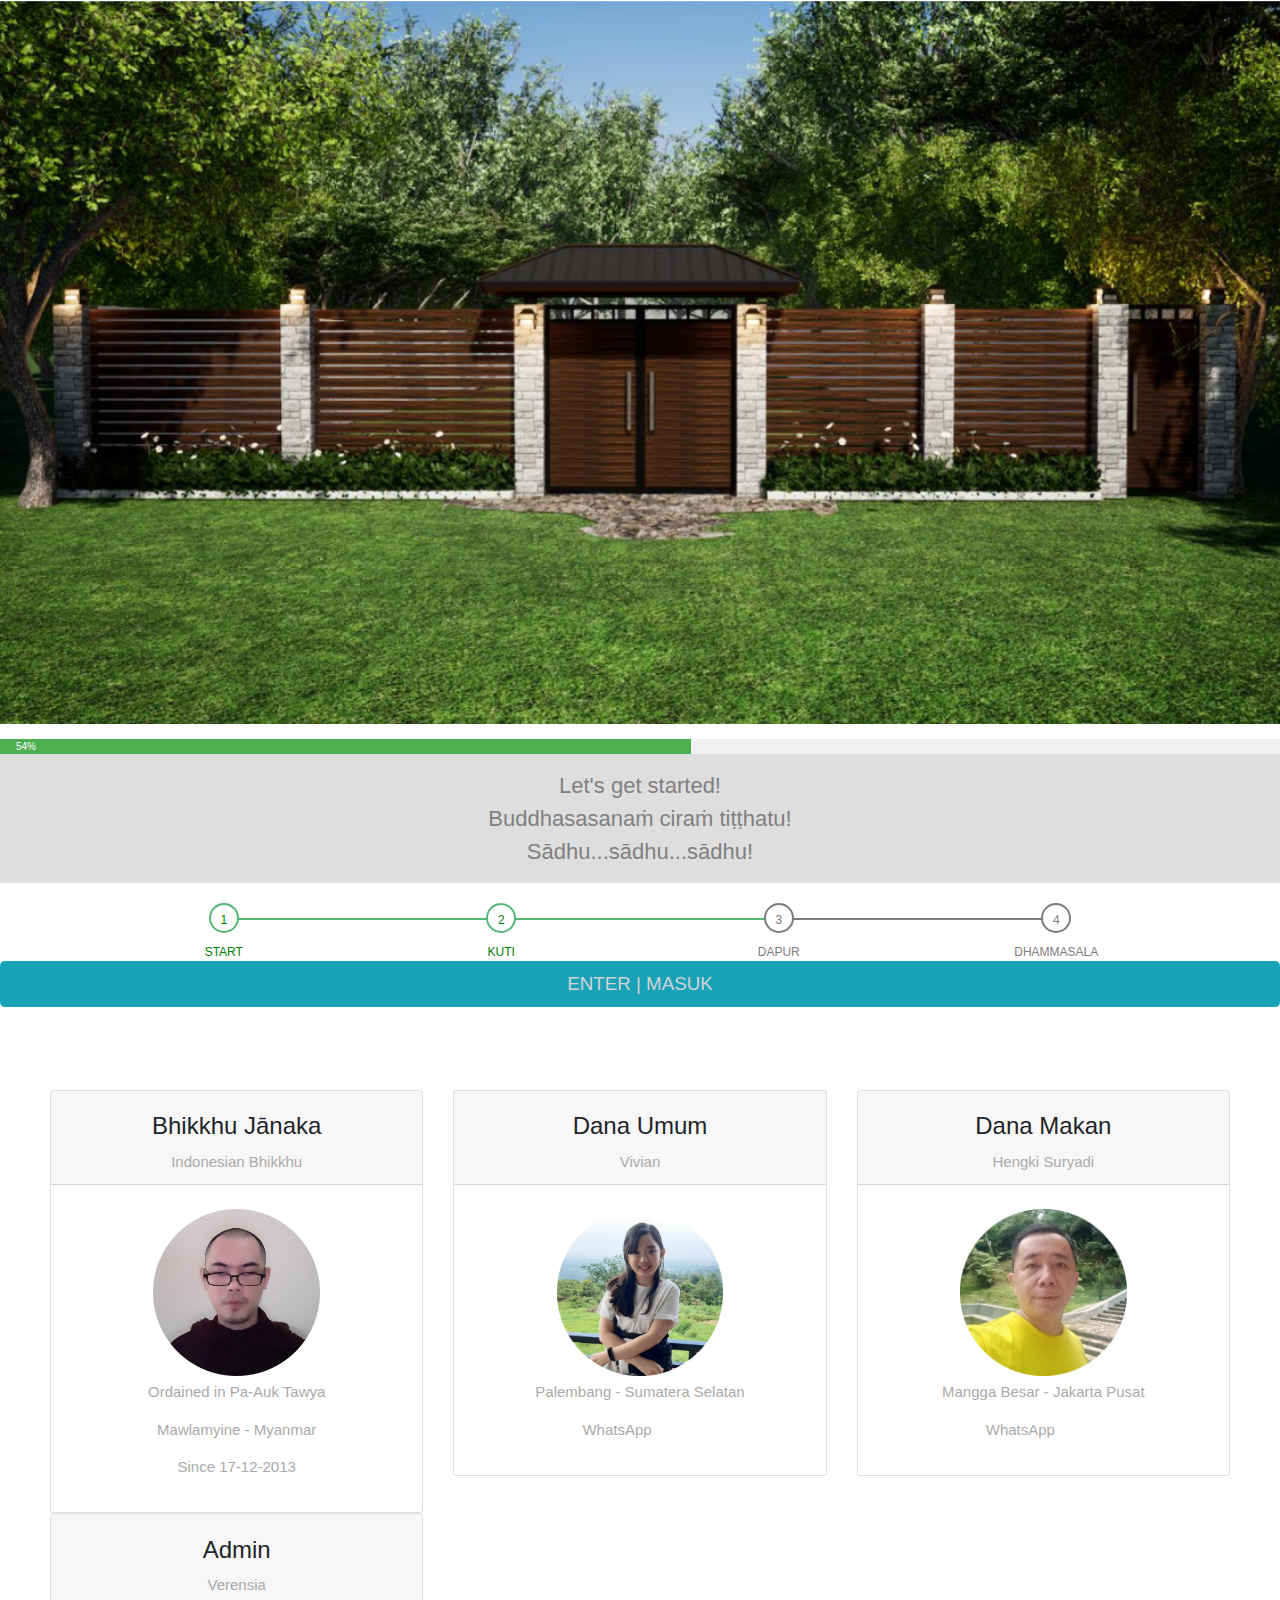
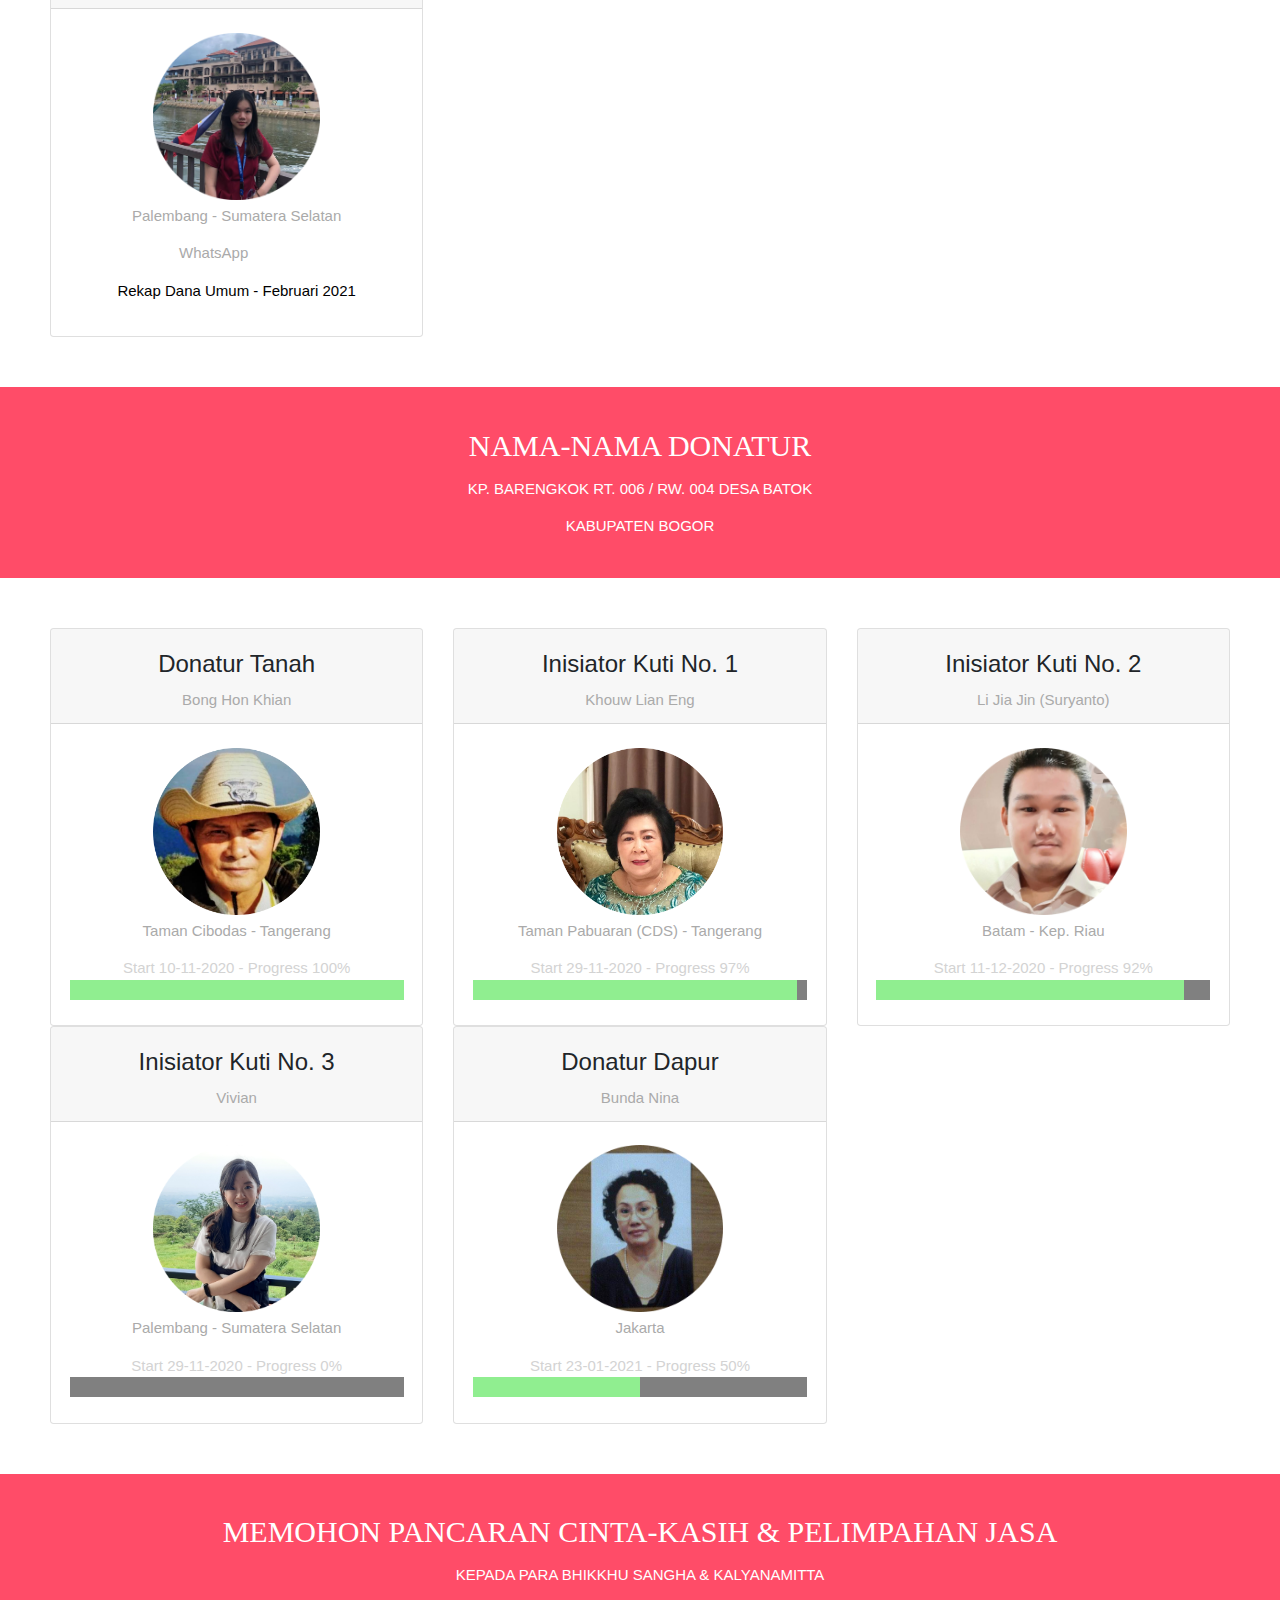
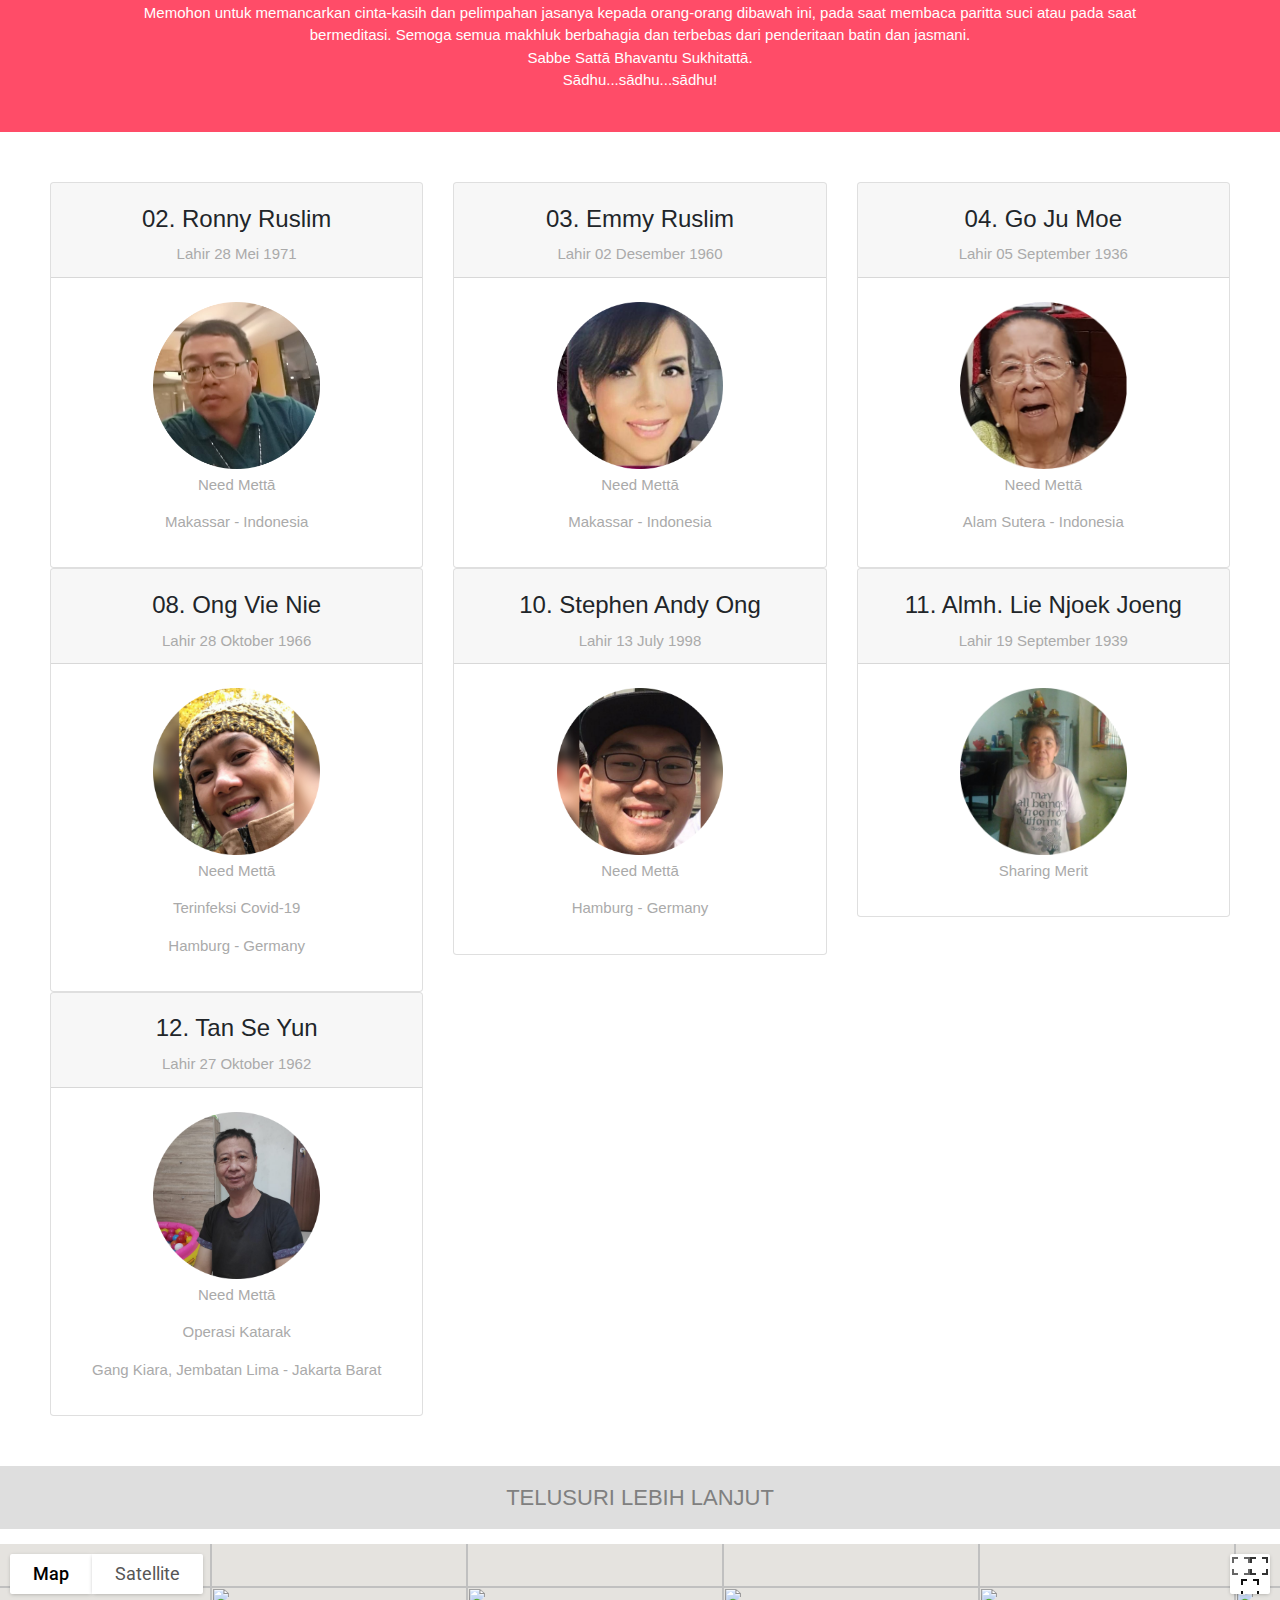
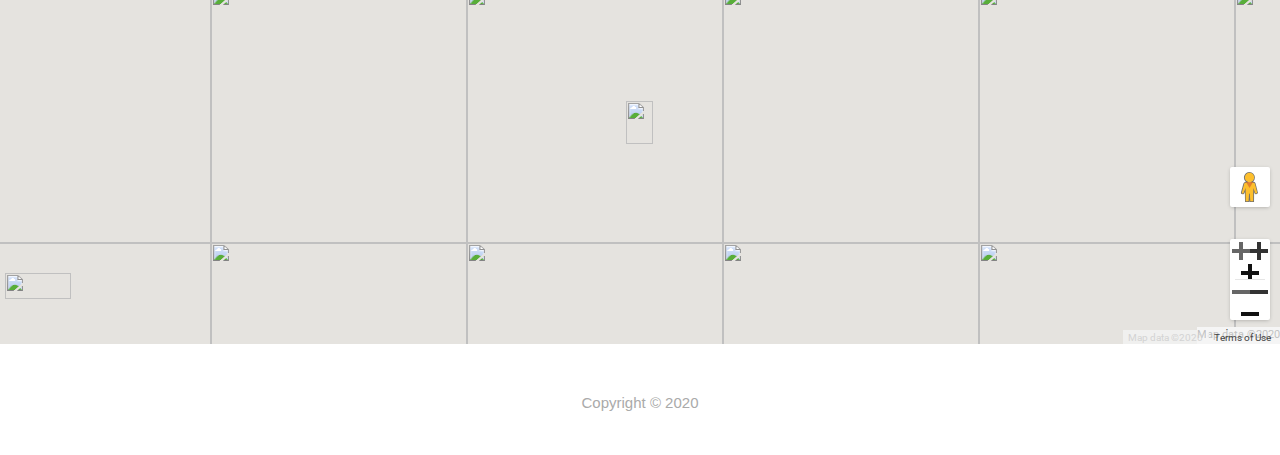
==== index.html @ 9fde436b "Update index.html" ====
<!DOCTYPE html>
<html lang="en" dir="ltr">

<head>
  <meta charset="utf-8">
  <title>Veḷuvana Ārāma</title>

  <link href='https://fonts.googleapis.com/css?family=Alegreya+Sans' rel='stylesheet' type='text/css'>
    <link rel="stylesheet" href="css/progress-bar.css">
  <link rel="icon" href="/images/favicon.ico">
  <link rel="stylesheet" href="css/bootstrap.min.css">
  <link rel="stylesheet" href="https://stackpath.bootstrapcdn.com/bootstrap/4.5.0/css/bootstrap.min.css" integrity="sha384-9aIt2nRpC12Uk9gS9baDl411NQApFmC26EwAOH8WgZl5MYYxFfc+NcPb1dKGj7Sk" crossorigin="anonymous">

  <link rel="stylesheet" href="css/content.css">
  <link rel="stylesheet" href="css/navbar.css">
  <link rel="stylesheet" href="https://www.w3schools.com/w3css/4/w3.css">
  <script src="/js/jquery-3.5.1.slim.min.js"></script>
  <script src="/js/popper.min.js"></script>
  <script src="/js/bootstrap.min.js"></script>
  <link href="https://fonts.googleapis.com/css2?family=Montserrat:wght@300;900&family=MuseoModerno:wght@800&family=Roboto:wght@900&family=Ubuntu:wght@300&display=swap" rel="stylesheet"> <!-- CSS stylesheet -->

  <script src="https://kit.fontawesome.com/1367e226d6.js" crossorigin="anonymous"></script>
  <script src="https://code.jquery.com/jquery-3.5.1.slim.min.js" integrity="sha384-DfXdz2htPH0lsSSs5nCTpuj/zy4C+OGpamoFVy38MVBnE+IbbVYUew+OrCXaRkfj" crossorigin="anonymous"></script>
  <script src="https://cdn.jsdelivr.net/npm/popper.js@1.16.0/dist/umd/popper.min.js" integrity="sha384-Q6E9RHvbIyZFJoft+2mJbHaEWldlvI9IOYy5n3zV9zzTtmI3UksdQRVvoxMfooAo" crossorigin="anonymous"></script>
  <script src="https://stackpath.bootstrapcdn.com/bootstrap/4.5.0/js/bootstrap.min.js" integrity="sha384-OgVRvuATP1z7JjHLkuOU7Xw704+h835Lr+6QL9UvYjZE3Ipu6Tp75j7Bh/kR0JKI" crossorigin="anonymous"></script>

  <script src="https://stackpath.bootstrapcdn.com/bootstrap/4.5.0/js/bootstrap.min.js" integrity="sha384-OgVRvuATP1z7JjHLkuOU7Xw704+h835Lr+6QL9UvYjZE3Ipu6Tp75j7Bh/kR0JKI" crossorigin="anonymous"></script>

<style media="screen">
#testimonials {
    background-color: #149dcc;
    color: #fff;
}
</style>

</head>

<body>

        <img class="title-image" src="images/veluvana-arama.png" alt="veluvana">

<div class="w3-light-grey w3-tiny">
  <div class="w3-container w3-green" style="width:54%">54%</div>
</div>
  <section style=" font-size: 22px;">
    <p style="background-color: #dedede; padding: 1rem; color: grey">
      Let's get started!<br>
      Buddhasasanaṁ ciraṁ tiṭṭhatu!<br>
      Sādhu...sādhu...sādhu!</p>
    
     <div class="container">
                <ul class="progressbar">
                    <li class="active">start</li>
                    <li class="active">Kuti</li>
                      <li>Dapur</li>
                    <li>Dhammasala</li>
                </ul>
            </div>
<br>
    
     <button class="btn btn-lg btn-info btn-block" type="submit">
      <a href="https://whispering-cove-09917.herokuapp.com" style="text-decoration: none; color: lightgrey;">
     ENTER | MASUK
    </a></button><br>
  </section>
  
 
  <!-- <img class="title-image" src="/images/Kuti&#32;8.png" alt="Kuti"> -->

<!--   <section class="colored-section" id="testimonials">
    <div id="testimonial-carousel" class="carousel slide" data-ride="false">
      <div class="carousel-inner"> -->



<!--         <div class="carousel-item active container-fluid">
          <img class="testimonial-image" src="images-kuti/06.jpeg" alt="06">
        </div>
        <div class="carousel-item container-fluid">
          <img class="testimonial-image" src="images-kuti/07.jpeg" alt="07">
        </div>
        <div class="carousel-item container-fluid">
          <img class="testimonial-image" src="images-kuti/08.jpeg" alt="08">
        </div>
        <div class="carousel-item container-fluid">
          <img class="testimonial-image" src="images-kuti/09.jpeg" alt="09">
        </div>
        <div class="carousel-item container-fluid">
          <img class="testimonial-image" src="images-kuti/10.jpeg" alt="10">
        </div>
        <div class="carousel-item container-fluid">
          <img class="testimonial-image" src="images-kuti/11.jpeg" alt="11">
        </div>
        <div class="carousel-item container-fluid">
          <img class="testimonial-image" src="images-kuti/12.jpeg" alt="12">
        </div>
        <div class="carousel-item container-fluid">
          <img class="testimonial-image" src="images-kuti/13.jpeg" alt="13">
        </div>
        <div class="carousel-item container-fluid">
          <img class="testimonial-image" src="images-kuti/14.jpeg" alt="14">
        </div>
        <div class="carousel-item container-fluid">
          <img class="testimonial-image" src="images-kuti/15.jpeg" alt="15">
        </div>
        <div class="carousel-item container-fluid">
          <img class="testimonial-image" src="images-kuti/16.jpeg" alt="16">
        </div>
        <div class="carousel-item container-fluid">
          <img class="testimonial-image" src="images-kuti/17.jpeg" alt="17">
        </div>
        <div class="carousel-item container-fluid">
          <img class="testimonial-image" src="images-kuti/18.jpeg" alt="18">
        </div>
        <div class="carousel-item container-fluid">
          <img class="testimonial-image" src="images-kuti/19.jpeg" alt="19">
        </div>
        <div class="carousel-item container-fluid">
          <img class="testimonial-image" src="images-kuti/20.jpeg" alt="20">
        </div>
        <div class="carousel-item container-fluid">
          <img class="testimonial-image" src="images-kuti/21.jpeg" alt="21">
        </div>
        <div class="carousel-item container-fluid">
          <img class="testimonial-image" src="images-kuti/22.jpeg" alt="22">
        </div>
        <div class="carousel-item container-fluid">
          <img class="testimonial-image" src="images-kuti/23.jpeg" alt="23">
        </div>
        <div class="carousel-item container-fluid">
          <img class="testimonial-image" src="images-kuti/24.jpeg" alt="24">
        </div>
        <div class="carousel-item container-fluid">
          <img class="testimonial-image" src="images-kuti/25.jpeg" alt="25">
        </div>
        <div class="carousel-item container-fluid">
          <img class="testimonial-image" src="images-kuti/26.jpeg" alt="26">
        </div>
        <div class="carousel-item container-fluid">
          <img class="testimonial-image" src="images-kuti/27.jpeg" alt="27">
        </div>
        <div class="carousel-item container-fluid">
          <img class="testimonial-image" src="images-kuti/28.jpeg" alt="28">
        </div>
        <div class="carousel-item container-fluid">
          <img class="testimonial-image" src="images-kuti/29.jpeg" alt="29">
        </div>
        <div class="carousel-item container-fluid">
          <img class="testimonial-image" src="images-kuti/30.jpeg" alt="30">
        </div>
        <div class="carousel-item container-fluid">
          <img class="testimonial-image" src="images-kuti/31.jpeg" alt="31">
        </div>
        <div class="carousel-item container-fluid">
          <img class="testimonial-image" src="images-kuti/32.jpeg" alt="32">
        </div>
        <div class="carousel-item container-fluid">
          <img class="testimonial-image" src="images-kuti/33.jpeg" alt="33">
        </div>
        <div class="carousel-item container-fluid">
          <img class="testimonial-image" src="images-kuti/34.jpeg" alt="34">
        </div>
        <div class="carousel-item container-fluid">
          <img class="testimonial-image" src="images-kuti/35.jpeg" alt="35">
        </div>
         <div class="carousel-item container-fluid">
          <img class="testimonial-image" src="images-kuti/36.jpeg" alt="36">
        </div>
         <div class="carousel-item container-fluid">
          <img class="testimonial-image" src="images-kuti/37.jpeg" alt="37">
        </div>
         <div class="carousel-item container-fluid">
          <img class="testimonial-image" src="images-kuti/38.jpeg" alt="38">
        </div>
        <div class="carousel-item container-fluid">
          <img class="testimonial-image" src="images-kuti/39.jpeg" alt="39">
        </div>
        <div class="carousel-item container-fluid">
          <img class="testimonial-image" src="images-kuti/40.jpeg" alt="40">
        </div>
        <div class="carousel-item container-fluid">
          <img class="testimonial-image" src="images-kuti/41.jpeg" alt="41">
        </div>
        <div class="carousel-item container-fluid">
          <img class="testimonial-image" src="images-kuti/42.jpeg" alt="42">
        </div>
         <div class="carousel-item container-fluid">
          <img class="testimonial-image" src="images-kuti/43.jpeg" alt="43">
        </div>
         <div class="carousel-item container-fluid">
          <img class="testimonial-image" src="images-kuti/44.jpeg" alt="44">
        </div>
         <div class="carousel-item container-fluid">
          <img class="testimonial-image" src="images-kuti/45.jpeg" alt="45">
        </div>
         <div class="carousel-item container-fluid">
          <img class="testimonial-image" src="images-kuti/46.jpeg" alt="46">
        </div>

         <div class="carousel-item container-fluid">
          <img class="testimonial-image" src="images-kuti/48.jpeg" alt="48">
        </div>


      </div>
      <a class="carousel-control-prev" href="#testimonial-carousel" role="button" data-slide="prev">
        <span class="carousel-control-prev-icon" </span>
      </a>
      <a class="carousel-control-next" href="#testimonial-carousel" role="button" data-slide="next">
        <span class="carousel-control-next-icon" </span>
      </a>
    </div>
  </section> -->

  <section id="content">
    <div class="row">

       <div class="pricing-column col-lg-4 col-md-6">
        <div class="card">
          <div class="card-header">
            <h3>Bhikkhu Jānaka</h3>
            <p style="margin: 0px;">Indonesian Bhikkhu</p>
          </div>
          <div class="card-body">
            <img style="width: 50%; margin: 5px;" src="images/Janaka.png" alt="Janaka"><br>
            <p>Ordained in Pa-Auk Tawya </p>
            <p>Mawlamyine - Myanmar </p>
             <p> Since 17-12-2013 </p>
          </div>
        </div>
      </div>



      <div class="pricing-column col-lg-4 col-md-6">
        <div class="card">
          <div class="card-header">
            <h3>Dana Umum</h3>
            <p style="margin: 0px;">Vivian</p>
          </div>
          <div class="card-body">
            <img style="width: 50%; margin: 5px;" src="images/Vivian.png" alt="Vivian"><br>
            <p>Palembang - Sumatera Selatan</p>
            <p>WhatsApp<a href="https://api.whatsapp.com/send?phone=+62 857-5844-2090&text=Sukhi%20hotu"> <i class="social-icon fab fa-whatsapp"></i></a></p>
<!--             <p>BCA 813-0250506 </p>
            <p>An: Vivian </p> -->
          </div>
        </div>
      </div>


      <div class="pricing-column col-lg-4 col-md-6">
        <div class="card">
          <div class="card-header">
            <h3>Dana Makan</h3>
            <p style="margin: 0px;">Hengki Suryadi</p>
          </div>
          <div class="card-body">
            <img style="width: 50%; margin: 5px;" src="images/Hengky.png" alt="Hengky"><br>
            <p>Mangga Besar - Jakarta Pusat</p>
            <p>WhatsApp<a href="https://api.whatsapp.com/send?phone=+62 857-8288-3118&text=Sukhi%20hotu"> <i class="social-icon fab fa-whatsapp"></i></a></p>
<!--             <p>BCA 588-0173121 </p>
            <p>An: Hengki Suryadi</p> -->
          </div>
        </div>
      </div>


<div class="pricing-column col-lg-4 col-md-6">
        <div class="card">
          <div class="card-header">
            <h3>Admin</h3>
            <p style="margin: 0px;">Verensia</p>
          </div>
          <div class="card-body">
            <img style="width: 50%; margin: 5px;" src="images/Verensia.png" alt="Verensia"><br>
             <p>Palembang - Sumatera Selatan</p>
             <p>WhatsApp<a href="https://api.whatsapp.com/send?phone=+62 822-8126-2091&text=Sukhi%20hotu"> <i class="social-icon fab fa-whatsapp"></i></a></p>
             <p><a href="https://drive.google.com/file/d/1BeuZpLCD2en1MDsxbuV5ZFItWnyEZwQs/view?usp=sharing">Rekap Dana Umum - Februari 2021</a>  </p>

             <!-- <p>Rekapitulasi Dana Makan - Coming Soon</p> -->
          </div>
        </div>
      </div>

    </div>
  </section>


  <section class="colored-section" id="true-love">
    <div class="container-fluid">

      <h4 class="big-heading">NAMA-NAMA DONATUR</h4>
      <p style="color: white;">KP. BARENGKOK RT. 006 / RW. 004 DESA BATOK</p>
      <p style="color: white;">KABUPATEN BOGOR</p>

    </div>
  </section>
<section id="content">
    <div class="row">

       <div class="pricing-column col-lg-4 col-md-6">
        <div class="card">
          <div class="card-header">
            <h3>Donatur Tanah</h3>
            <p style="margin: 0px;">Bong Hon Khian</p>
          </div>
          <div class="card-body">
            <img style="width: 50%; margin: 5px;" src="images/Bong&#32;Hon&#32;Khian.png" alt="Khian"><br>
            <p>Taman Cibodas - Tangerang</p>
            <span>Start 10-11-2020 - Progress 100%</span>
            <div>
            <progress class="progress-10" id="progressbar" value="100" max="100"></progress>
            </div>
<!--             <a class="btn btn-lg btn-block btn-outline-dark" type="button" a href="cibodas.html">Cluster Keluarga</a> -->
          </div>
        </div>
      </div>


 <div class="pricing-column col-lg-4 col-md-6">
        <div class="card">
          <div class="card-header">
            <h3>Inisiator Kuti No. 1</h3>
            <p style="margin: 0px;">Khouw Lian Eng</p>
          </div>
          <div class="card-body">
            <img style="width: 50%; margin: 5px;" src="images/Khouw&#32;Lian&#32;Eng.png" alt="Lian Eng"><br>
            <p>Taman Pabuaran (CDS) - Tangerang</p>

            <span>Start 29-11-2020 - Progress 97%</span>
            <div>
            <progress class="progress-10" id="progressbar" value="97" max="100"></progress>
            </div>
<!--             <a class="btn btn-lg btn-block btn-outline-dark" type="button" a href="pabuaran.html">Cluster Taman Pabuaran</a> -->
          </div>
        </div>
      </div>

      <div class="pricing-column col-lg-4 col-md-6">
        <div class="card">
          <div class="card-header">
            <h3>Inisiator Kuti No. 2</h3>
            <p style="margin: 0px;">Li Jia Jin (Suryanto)</p>
          </div>
          <div class="card-body">
            <img style="width: 50%; margin: 5px;" src="images-batam/suryanto.png" alt="suryanto"><br>
            <p>Batam - Kep. Riau</p>

            <span>Start 11-12-2020 - Progress 92%</span>
            <div>
            <progress class="progress-10" id="progressbar" value="92" max="100"></progress>
            </div>
<!--             <a class="btn btn-lg btn-block btn-outline-dark" type="button" a href="batam.html">Cluster Kerabat Suryanto</a> -->
          </div>
        </div>
      </div>

      <div class="pricing-column col-lg-4 col-md-6">
        <div class="card">
          <div class="card-header">
            <h3>Inisiator Kuti No. 3</h3>
            <p style="margin: 0px;">Vivian</p>
          </div>
          <div class="card-body">
            <img style="width: 50%; margin: 5px;" src="images/Vivian.png" alt="Vivian"><br>
            <p>Palembang - Sumatera Selatan</p>

            <span>Start 29-11-2020 - Progress 0%</span>
            <div>
            <progress class="progress-10" id="progressbar" value="0" max="100"></progress>
            </div>
<!--             <a class="btn btn-lg btn-block btn-outline-dark" type="button" a href="kalyanamitta.html">Cluster Kalyanamitta</a> -->
          </div>
        </div>
      </div>


      <div class="pricing-column col-lg-4 col-md-6">
        <div class="card">
          <div class="card-header">
            <h3>Donatur Dapur</h3>
            <p style="margin: 0px;">Bunda Nina</p>
          </div>
          <div class="card-body">
            <img style="width: 50%; margin: 5px;" src="images-dapur/Ninawati Rusli.png" alt="Ninawati"><br>
            <p>Jakarta</p>
            <span>Start 23-01-2021 - Progress 50%</span>
            <div>
            <progress class="progress-10" id="progressbar" value="50" max="100"></progress>
            </div>
<!--             <a class="btn btn-lg btn-block btn-outline-dark" type="button" a href="dapur.html">Cluster Dapur Ultimate</a> -->
          </div>
        </div>
      </div>

      <!-- <div class="pricing-column col-lg-4 col-md-6">
        <div class="card">
          <div class="card-header">
            <h3>Inisiator Sumur</h3>
            <p style="margin: 0px;">Alek</p>
          </div>
          <div class="card-body">
            <img style="width: 50%; margin: 5px;" src="images-sumur/Alek.png" alt="sumur"><br>
            <p>Jelupang - Tangerang Utara</p>
            <span>Start 15-02-2021 - Progress 0%</span>
            <div>
            <progress class="progress-10" id="progressbar" value="0" max="100"></progress>
            </div>

            <a class="btn btn-lg btn-block btn-outline-dark" type="button" a href="/sumur">Cluster Sumur</a>
          </div>
        </div>
      </div> -->
<!--
       <div class="pricing-column col-lg-4 col-md-6">
        <div class="card">
          <div class="card-header">
            <h3>Inisiator Buddha Rupang</h3>
            <p style="margin: 0px;">Netizen</p>
          </div>
          <div class="card-body">
            <img style="width: 50%; margin: 5px;" src="images-rupang/Buddha-inisiator.png" alt="Buddha"><br>
            <p>INDONESIA</p>
            <span>Start 29-11-2020 - Progress 0%</span>
            <div>
            <progress class="progress-10" id="progressbar" value="0" max="100"></progress>
            </div>

            <a class="btn btn-lg btn-block btn-outline-dark" type="button" a href="#.html">Cluster Nusantara</a>
          </div>
        </div>
      </div> -->


    </div>
  </section>

  <section class="colored-section" id="true-love">
    <div class="container-fluid">

      <h4 class="big-heading">MEMOHON PANCARAN CINTA-KASIH & PELIMPAHAN JASA</h4>
      <p style="color: white;">KEPADA PARA BHIKKHU SANGHA & KALYANAMITTA</p>
      <p style="color: white;">Memohon untuk memancarkan cinta-kasih dan pelimpahan jasanya kepada orang-orang dibawah ini, pada saat membaca
        paritta suci atau pada saat bermeditasi. Semoga semua makhluk berbahagia dan terbebas dari penderitaan batin dan jasmani.<br>
        Sabbe Sattā Bhavantu Sukhitattā.<br>
        Sādhu...sādhu...sādhu!
      </p>

    </div>
  </section>


  <section id="content">
    <div class="row">


          <div class="pricing-column col-lg-4 col-md-6">
            <div class="card">
              <div class="card-header">
                <h3>02. Ronny Ruslim</h3>
                <p style="margin: 0px;">Lahir 28 Mei 1971</p>
              </div>
              <div class="card-body">
                <img style="width: 50%; margin: 5px;" src="images-metta/roni&#32;ruslim.png" alt="Ronny Ruslim"><br>
                <p>Need Mettā</p>
                <p>Makassar - Indonesia</p>
              </div>
                </div>
              </div>

              <div class="pricing-column col-lg-4 col-md-6">
                <div class="card">
                  <div class="card-header">
                    <h3>03. Emmy Ruslim</h3>
                    <p style="margin: 0px;">Lahir 02 Desember 1960</p>
                  </div>
                  <div class="card-body">
                    <img style="width: 50%; margin: 5px;" src="images-metta/emmy&#32;ruslim.png" alt="Emmy Ruslim"><br>
                    <p>Need Mettā</p>
                    <p>Makassar - Indonesia</p>
                  </div>
                    </div>
                  </div>

                  <div class="pricing-column col-lg-4 col-md-6">
                    <div class="card">
                      <div class="card-header">
                        <h3>04. Go Ju Moe</h3>
                        <p style="margin: 0px;">Lahir 05 September 1936</p>
                      </div>
                      <div class="card-body">
                        <img style="width: 50%; margin: 5px;" src="images-metta/go&#32;ju&#32;moe.png" alt="Go Ju Moe"><br>
                        <p>Need Mettā</p>
                        <p>Alam Sutera - Indonesia</p>
                      </div>
                       </div>
                        </div>

        <div class="pricing-column col-lg-4 col-md-6">
                         <div class="card">
                          <div class="card-header">
                           <h3>08. Ong Vie Nie</h3>
                           <p style="margin: 0px;">Lahir 28 Oktober 1966</p>
                         </div>
                         <div class="card-body">
                           <img style="width: 50%; margin: 5px;" src="images-metta/Ong&#32;Vie&#32;Nie.png" alt="Ong Vie Nie"><br>
                          <p>Need Mettā</p>
                           <p>Terinfeksi Covid-19</p>
                           <p>Hamburg - Germany</p>
                         </div>
                          </div>
                           </div>



           <div class="pricing-column col-lg-4 col-md-6">
                         <div class="card">
                          <div class="card-header">
                           <h3>10. Stephen Andy Ong</h3>
                           <p style="margin: 0px;">Lahir 13 July 1998</p>
                         </div>
                         <div class="card-body">
                           <img style="width: 50%; margin: 5px;" src="images-metta/Stephen&#32;Andy&#32;Ong.png" alt="Stephen Andy Ong"><br>
                          <p>Need Mettā</p>

                             <p>Hamburg - Germany</p>
                         </div>
                          </div>
                           </div>

           <div class="pricing-column col-lg-4 col-md-6">
                         <div class="card">
                          <div class="card-header">
                           <h3>11. Almh. Lie Njoek Joeng</h3>
                           <p style="margin: 0px;">Lahir 19 September 1939</p>
                         </div>
                         <div class="card-body">
                           <img style="width: 50%; margin: 5px;" src="images-metta/Lie&#32;Njoek&#32;Joeng.png" alt="Lie Njoek Joeng"><br>
                          <p>Sharing Merit</p>

                         </div>
                          </div>
                           </div>



        <div class="pricing-column col-lg-4 col-md-6">
                         <div class="card">
                          <div class="card-header">
                           <h3>12. Tan Se Yun</h3>
                           <p style="margin: 0px;">Lahir 27 Oktober 1962</p>
                         </div>
                         <div class="card-body">
                           <img style="width: 50%; margin: 5px;" src="images-metta/Tan&#32;Se&#32;Yun.png" alt="Tan Se Yun"><br>
                           <p>Need Mettā</p>
                           <p> Operasi Katarak</p>
                           <p>Gang Kiara, Jembatan Lima - Jakarta Barat</p>
                         </div>
                          </div>
                           </div>

    </div>
  </section>
  
  
  <section style=" font-size: 22px;">
    <p style="background-color: #dedede; padding: 1rem; color: grey">TELUSURI LEBIH LANJUT</p>
  </section>

  <div id="map_canvas" style="width: 100%; height: 400px; position: relative; overflow: hidden;"><div style="height: 100%; width: 100%; position: absolute; top: 0px; left: 0px; background-color: rgb(229, 227, 223);"><div class="gm-style" style="position: absolute; z-index: 0; left: 0px; top: 0px; height: 100%; width: 100%; padding: 0px; border-width: 0px; margin: 0px;"><div tabindex="0" style="position: absolute; z-index: 0; left: 0px; top: 0px; height: 100%; width: 100%; padding: 0px; border-width: 0px; margin: 0px; cursor: url(&quot;https://maps.gstatic.com/mapfiles/openhand_8_8.cur&quot;), default; touch-action: pan-x pan-y;"><div style="z-index: 1; position: absolute; left: 50%; top: 50%; width: 100%; transform: translate(0px, 0px);"><div style="position: absolute; left: 0px; top: 0px; z-index: 100; width: 100%;"><div style="position: absolute; left: 0px; top: 0px; z-index: 0;"><div style="position: absolute; z-index: 987; transform: matrix(1, 0, 0, 1, -173, -157);"><div style="position: absolute; left: 256px; top: 0px; width: 256px; height: 256px;"><div style="width: 256px; height: 256px;"></div></div><div style="position: absolute; left: 0px; top: 0px; width: 256px; height: 256px;"><div style="width: 256px; height: 256px;"></div></div><div style="position: absolute; left: 0px; top: -256px; width: 256px; height: 256px;"><div style="width: 256px; height: 256px;"></div></div><div style="position: absolute; left: 256px; top: -256px; width: 256px; height: 256px;"><div style="width: 256px; height: 256px;"></div></div><div style="position: absolute; left: 512px; top: -256px; width: 256px; height: 256px;"><div style="width: 256px; height: 256px;"></div></div><div style="position: absolute; left: 512px; top: 0px; width: 256px; height: 256px;"><div style="width: 256px; height: 256px;"></div></div><div style="position: absolute; left: 512px; top: 256px; width: 256px; height: 256px;"><div style="width: 256px; height: 256px;"></div></div><div style="position: absolute; left: 256px; top: 256px; width: 256px; height: 256px;"><div style="width: 256px; height: 256px;"></div></div><div style="position: absolute; left: 0px; top: 256px; width: 256px; height: 256px;"><div style="width: 256px; height: 256px;"></div></div><div style="position: absolute; left: -256px; top: 256px; width: 256px; height: 256px;"><div style="width: 256px; height: 256px;"></div></div><div style="position: absolute; left: -256px; top: 0px; width: 256px; height: 256px;"><div style="width: 256px; height: 256px;"></div></div><div style="position: absolute; left: -256px; top: -256px; width: 256px; height: 256px;"><div style="width: 256px; height: 256px;"></div></div><div style="position: absolute; left: 768px; top: -256px; width: 256px; height: 256px;"><div style="width: 256px; height: 256px;"></div></div><div style="position: absolute; left: 768px; top: 0px; width: 256px; height: 256px;"><div style="width: 256px; height: 256px;"></div></div><div style="position: absolute; left: 768px; top: 256px; width: 256px; height: 256px;"><div style="width: 256px; height: 256px;"></div></div><div style="position: absolute; left: -512px; top: 256px; width: 256px; height: 256px;"><div style="width: 256px; height: 256px;"></div></div><div style="position: absolute; left: -512px; top: 0px; width: 256px; height: 256px;"><div style="width: 256px; height: 256px;"></div></div><div style="position: absolute; left: -512px; top: -256px; width: 256px; height: 256px;"><div style="width: 256px; height: 256px;"></div></div></div></div></div><div style="position: absolute; left: 0px; top: 0px; z-index: 101; width: 100%;"></div><div style="position: absolute; left: 0px; top: 0px; z-index: 102; width: 100%;"></div><div style="position: absolute; left: 0px; top: 0px; z-index: 103; width: 100%;"><div style="position: absolute; left: 0px; top: 0px; z-index: -1;"><div style="position: absolute; z-index: 987; transform: matrix(1, 0, 0, 1, -173, -157);"><div style="width: 256px; height: 256px; overflow: hidden; position: absolute; left: 256px; top: 0px;"></div><div style="width: 256px; height: 256px; overflow: hidden; position: absolute; left: 0px; top: 0px;"></div><div style="width: 256px; height: 256px; overflow: hidden; position: absolute; left: 0px; top: -256px;"></div><div style="width: 256px; height: 256px; overflow: hidden; position: absolute; left: 256px; top: -256px;"></div><div style="width: 256px; height: 256px; overflow: hidden; position: absolute; left: 512px; top: -256px;"></div><div style="width: 256px; height: 256px; overflow: hidden; position: absolute; left: 512px; top: 0px;"></div><div style="width: 256px; height: 256px; overflow: hidden; position: absolute; left: 512px; top: 256px;"></div><div style="width: 256px; height: 256px; overflow: hidden; position: absolute; left: 256px; top: 256px;"></div><div style="width: 256px; height: 256px; overflow: hidden; position: absolute; left: 0px; top: 256px;"></div><div style="width: 256px; height: 256px; overflow: hidden; position: absolute; left: -256px; top: 256px;"></div><div style="width: 256px; height: 256px; overflow: hidden; position: absolute; left: -256px; top: 0px;"></div><div style="width: 256px; height: 256px; overflow: hidden; position: absolute; left: -256px; top: -256px;"></div><div style="width: 256px; height: 256px; overflow: hidden; position: absolute; left: 768px; top: -256px;"></div><div style="width: 256px; height: 256px; overflow: hidden; position: absolute; left: 768px; top: 0px;"></div><div style="width: 256px; height: 256px; overflow: hidden; position: absolute; left: 768px; top: 256px;"></div><div style="width: 256px; height: 256px; overflow: hidden; position: absolute; left: -512px; top: 256px;"></div><div style="width: 256px; height: 256px; overflow: hidden; position: absolute; left: -512px; top: 0px;"></div><div style="width: 256px; height: 256px; overflow: hidden; position: absolute; left: -512px; top: -256px;"></div></div></div><div style="width: 27px; height: 43px; overflow: hidden; position: absolute; left: -14px; top: -43px; z-index: 0;"><img alt="" src="https://maps.gstatic.com/mapfiles/api-3/images/spotlight-poi2_hdpi.png" draggable="false" style="position: absolute; left: 0px; top: 0px; width: 27px; height: 43px; user-select: none; border: 0px; padding: 0px; margin: 0px; max-width: none;"></div></div><div style="position: absolute; left: 0px; top: 0px; z-index: 0;"><div style="position: absolute; z-index: 987; transform: matrix(1, 0, 0, 1, -173, -157);"><div style="position: absolute; left: 256px; top: 0px; width: 256px; height: 256px; transition: opacity 200ms linear 0s;"><img draggable="false" alt="" role="presentation" src="https://maps.googleapis.com/maps/vt?pb=!1m5!1m4!1i13!2i6525!3i4235!4i256!2m3!1e0!2sm!3i533254342!3m12!2sen-US!3sUS!5e18!12m4!1e68!2m2!1sset!2sRoadmap!12m3!1e37!2m1!1ssmartmaps!4e0!5m1!5f2&amp;key=AIzaSyCLGymfXjHr-bhT80mHZMhXROh0fi6ssQg&amp;token=73567" style="width: 256px; height: 256px; user-select: none; border: 0px; padding: 0px; margin: 0px; max-width: none;"></div><div style="position: absolute; left: 0px; top: -256px; width: 256px; height: 256px; transition: opacity 200ms linear 0s;"><img draggable="false" alt="" role="presentation" src="https://maps.googleapis.com/maps/vt?pb=!1m5!1m4!1i13!2i6524!3i4234!4i256!2m3!1e0!2sm!3i533254342!3m12!2sen-US!3sUS!5e18!12m4!1e68!2m2!1sset!2sRoadmap!12m3!1e37!2m1!1ssmartmaps!4e0!5m1!5f2&amp;key=AIzaSyCLGymfXjHr-bhT80mHZMhXROh0fi6ssQg&amp;token=24906" style="width: 256px; height: 256px; user-select: none; border: 0px; padding: 0px; margin: 0px; max-width: none;"></div><div style="position: absolute; left: 256px; top: -256px; width: 256px; height: 256px; transition: opacity 200ms linear 0s;"><img draggable="false" alt="" role="presentation" src="https://maps.googleapis.com/maps/vt?pb=!1m5!1m4!1i13!2i6525!3i4234!4i256!2m3!1e0!2sm!3i533254342!3m12!2sen-US!3sUS!5e18!12m4!1e68!2m2!1sset!2sRoadmap!12m3!1e37!2m1!1ssmartmaps!4e0!5m1!5f2&amp;key=AIzaSyCLGymfXjHr-bhT80mHZMhXROh0fi6ssQg&amp;token=42060" style="width: 256px; height: 256px; user-select: none; border: 0px; padding: 0px; margin: 0px; max-width: none;"></div><div style="position: absolute; left: 512px; top: -256px; width: 256px; height: 256px; transition: opacity 200ms linear 0s;"><img draggable="false" alt="" role="presentation" src="https://maps.googleapis.com/maps/vt?pb=!1m5!1m4!1i13!2i6526!3i4234!4i256!2m3!1e0!2sm!3i533254342!3m12!2sen-US!3sUS!5e18!12m4!1e68!2m2!1sset!2sRoadmap!12m3!1e37!2m1!1ssmartmaps!4e0!5m1!5f2&amp;key=AIzaSyCLGymfXjHr-bhT80mHZMhXROh0fi6ssQg&amp;token=59214" style="width: 256px; height: 256px; user-select: none; border: 0px; padding: 0px; margin: 0px; max-width: none;"></div><div style="position: absolute; left: 0px; top: 0px; width: 256px; height: 256px; transition: opacity 200ms linear 0s;"><img draggable="false" alt="" role="presentation" src="https://maps.googleapis.com/maps/vt?pb=!1m5!1m4!1i13!2i6524!3i4235!4i256!2m3!1e0!2sm!3i533254342!3m12!2sen-US!3sUS!5e18!12m4!1e68!2m2!1sset!2sRoadmap!12m3!1e37!2m1!1ssmartmaps!4e0!5m1!5f2&amp;key=AIzaSyCLGymfXjHr-bhT80mHZMhXROh0fi6ssQg&amp;token=56413" style="width: 256px; height: 256px; user-select: none; border: 0px; padding: 0px; margin: 0px; max-width: none;"></div><div style="position: absolute; left: 512px; top: 0px; width: 256px; height: 256px; transition: opacity 200ms linear 0s;"><img draggable="false" alt="" role="presentation" src="https://maps.googleapis.com/maps/vt?pb=!1m5!1m4!1i13!2i6526!3i4235!4i256!2m3!1e0!2sm!3i533254342!3m12!2sen-US!3sUS!5e18!12m4!1e68!2m2!1sset!2sRoadmap!12m3!1e37!2m1!1ssmartmaps!4e0!5m1!5f2&amp;key=AIzaSyCLGymfXjHr-bhT80mHZMhXROh0fi6ssQg&amp;token=90721" style="width: 256px; height: 256px; user-select: none; border: 0px; padding: 0px; margin: 0px; max-width: none;"></div><div style="position: absolute; left: 512px; top: 256px; width: 256px; height: 256px; transition: opacity 200ms linear 0s;"><img draggable="false" alt="" role="presentation" src="https://maps.googleapis.com/maps/vt?pb=!1m5!1m4!1i13!2i6526!3i4236!4i256!2m3!1e0!2sm!3i533254342!3m12!2sen-US!3sUS!5e18!12m4!1e68!2m2!1sset!2sRoadmap!12m3!1e37!2m1!1ssmartmaps!4e0!5m1!5f2&amp;key=AIzaSyCLGymfXjHr-bhT80mHZMhXROh0fi6ssQg&amp;token=122228" style="width: 256px; height: 256px; user-select: none; border: 0px; padding: 0px; margin: 0px; max-width: none;"></div><div style="position: absolute; left: -256px; top: 256px; width: 256px; height: 256px; transition: opacity 200ms linear 0s;"><img draggable="false" alt="" role="presentation" src="https://maps.googleapis.com/maps/vt?pb=!1m5!1m4!1i13!2i6523!3i4236!4i256!2m3!1e0!2sm!3i533254354!3m12!2sen-US!3sUS!5e18!12m4!1e68!2m2!1sset!2sRoadmap!12m3!1e37!2m1!1ssmartmaps!4e0!5m1!5f2&amp;key=AIzaSyCLGymfXjHr-bhT80mHZMhXROh0fi6ssQg&amp;token=105351" style="width: 256px; height: 256px; user-select: none; border: 0px; padding: 0px; margin: 0px; max-width: none;"></div><div style="position: absolute; left: 256px; top: 256px; width: 256px; height: 256px; transition: opacity 200ms linear 0s;"><img draggable="false" alt="" role="presentation" src="https://maps.googleapis.com/maps/vt?pb=!1m5!1m4!1i13!2i6525!3i4236!4i256!2m3!1e0!2sm!3i533254342!3m12!2sen-US!3sUS!5e18!12m4!1e68!2m2!1sset!2sRoadmap!12m3!1e37!2m1!1ssmartmaps!4e0!5m1!5f2&amp;key=AIzaSyCLGymfXjHr-bhT80mHZMhXROh0fi6ssQg&amp;token=105074" style="width: 256px; height: 256px; user-select: none; border: 0px; padding: 0px; margin: 0px; max-width: none;"></div><div style="position: absolute; left: 768px; top: -256px; width: 256px; height: 256px; transition: opacity 200ms linear 0s;"><img draggable="false" alt="" role="presentation" src="https://maps.googleapis.com/maps/vt?pb=!1m5!1m4!1i13!2i6527!3i4234!4i256!2m3!1e0!2sm!3i533254282!3m12!2sen-US!3sUS!5e18!12m4!1e68!2m2!1sset!2sRoadmap!12m3!1e37!2m1!1ssmartmaps!4e0!5m1!5f2&amp;key=AIzaSyCLGymfXjHr-bhT80mHZMhXROh0fi6ssQg&amp;token=26254" style="width: 256px; height: 256px; user-select: none; border: 0px; padding: 0px; margin: 0px; max-width: none;"></div><div style="position: absolute; left: -256px; top: -256px; width: 256px; height: 256px; transition: opacity 200ms linear 0s;"><img draggable="false" alt="" role="presentation" src="https://maps.googleapis.com/maps/vt?pb=!1m5!1m4!1i13!2i6523!3i4234!4i256!2m3!1e0!2sm!3i533254306!3m12!2sen-US!3sUS!5e18!12m4!1e68!2m2!1sset!2sRoadmap!12m3!1e37!2m1!1ssmartmaps!4e0!5m1!5f2&amp;key=AIzaSyCLGymfXjHr-bhT80mHZMhXROh0fi6ssQg&amp;token=97947" style="width: 256px; height: 256px; user-select: none; border: 0px; padding: 0px; margin: 0px; max-width: none;"></div><div style="position: absolute; left: 0px; top: 256px; width: 256px; height: 256px; transition: opacity 200ms linear 0s;"><img draggable="false" alt="" role="presentation" src="https://maps.googleapis.com/maps/vt?pb=!1m5!1m4!1i13!2i6524!3i4236!4i256!2m3!1e0!2sm!3i533254342!3m12!2sen-US!3sUS!5e18!12m4!1e68!2m2!1sset!2sRoadmap!12m3!1e37!2m1!1ssmartmaps!4e0!5m1!5f2&amp;key=AIzaSyCLGymfXjHr-bhT80mHZMhXROh0fi6ssQg&amp;token=87920" style="width: 256px; height: 256px; user-select: none; border: 0px; padding: 0px; margin: 0px; max-width: none;"></div><div style="position: absolute; left: -256px; top: 0px; width: 256px; height: 256px; transition: opacity 200ms linear 0s;"><img draggable="false" alt="" role="presentation" src="https://maps.googleapis.com/maps/vt?pb=!1m5!1m4!1i13!2i6523!3i4235!4i256!2m3!1e0!2sm!3i533254186!3m12!2sen-US!3sUS!5e18!12m4!1e68!2m2!1sset!2sRoadmap!12m3!1e37!2m1!1ssmartmaps!4e0!5m1!5f2&amp;key=AIzaSyCLGymfXjHr-bhT80mHZMhXROh0fi6ssQg&amp;token=29226" style="width: 256px; height: 256px; user-select: none; border: 0px; padding: 0px; margin: 0px; max-width: none;"></div><div style="position: absolute; left: 768px; top: 0px; width: 256px; height: 256px; transition: opacity 200ms linear 0s;"><img draggable="false" alt="" role="presentation" src="https://maps.googleapis.com/maps/vt?pb=!1m5!1m4!1i13!2i6527!3i4235!4i256!2m3!1e0!2sm!3i533254306!3m12!2sen-US!3sUS!5e18!12m4!1e68!2m2!1sset!2sRoadmap!12m3!1e37!2m1!1ssmartmaps!4e0!5m1!5f2&amp;key=AIzaSyCLGymfXjHr-bhT80mHZMhXROh0fi6ssQg&amp;token=66999" style="width: 256px; height: 256px; user-select: none; border: 0px; padding: 0px; margin: 0px; max-width: none;"></div><div style="position: absolute; left: 768px; top: 256px; width: 256px; height: 256px; transition: opacity 200ms linear 0s;"><img draggable="false" alt="" role="presentation" src="https://maps.googleapis.com/maps/vt?pb=!1m5!1m4!1i13!2i6527!3i4236!4i256!2m3!1e0!2sm!3i533254318!3m12!2sen-US!3sUS!5e18!12m4!1e68!2m2!1sset!2sRoadmap!12m3!1e37!2m1!1ssmartmaps!4e0!5m1!5f2&amp;key=AIzaSyCLGymfXjHr-bhT80mHZMhXROh0fi6ssQg&amp;token=2020" style="width: 256px; height: 256px; user-select: none; border: 0px; padding: 0px; margin: 0px; max-width: none;"></div><div style="position: absolute; left: -512px; top: -256px; width: 256px; height: 256px; transition: opacity 200ms linear 0s;"><img draggable="false" alt="" role="presentation" src="https://maps.googleapis.com/maps/vt?pb=!1m5!1m4!1i13!2i6522!3i4234!4i256!2m3!1e0!2sm!3i533254306!3m12!2sen-US!3sUS!5e18!12m4!1e68!2m2!1sset!2sRoadmap!12m3!1e37!2m1!1ssmartmaps!4e0!5m1!5f2&amp;key=AIzaSyCLGymfXjHr-bhT80mHZMhXROh0fi6ssQg&amp;token=80793" style="width: 256px; height: 256px; user-select: none; border: 0px; padding: 0px; margin: 0px; max-width: none;"></div><div style="position: absolute; left: -512px; top: 0px; width: 256px; height: 256px; transition: opacity 200ms linear 0s;"><img draggable="false" alt="" role="presentation" src="https://maps.googleapis.com/maps/vt?pb=!1m5!1m4!1i13!2i6522!3i4235!4i256!2m3!1e0!2sm!3i533254282!3m12!2sen-US!3sUS!5e18!12m4!1e68!2m2!1sset!2sRoadmap!12m3!1e37!2m1!1ssmartmaps!4e0!5m1!5f2&amp;key=AIzaSyCLGymfXjHr-bhT80mHZMhXROh0fi6ssQg&amp;token=103062" style="width: 256px; height: 256px; user-select: none; border: 0px; padding: 0px; margin: 0px; max-width: none;"></div><div style="position: absolute; left: -512px; top: 256px; width: 256px; height: 256px; transition: opacity 200ms linear 0s;"><img draggable="false" alt="" role="presentation" src="https://maps.googleapis.com/maps/vt?pb=!1m5!1m4!1i13!2i6522!3i4236!4i256!2m3!1e0!2sm!3i533254354!3m12!2sen-US!3sUS!5e18!12m4!1e68!2m2!1sset!2sRoadmap!12m3!1e37!2m1!1ssmartmaps!4e0!5m1!5f2&amp;key=AIzaSyCLGymfXjHr-bhT80mHZMhXROh0fi6ssQg&amp;token=88197" style="width: 256px; height: 256px; user-select: none; border: 0px; padding: 0px; margin: 0px; max-width: none;"></div></div></div></div><div class="gm-style-pbc" style="z-index: 2; position: absolute; height: 100%; width: 100%; padding: 0px; border-width: 0px; margin: 0px; left: 0px; top: 0px; opacity: 0;"><p class="gm-style-pbt"></p></div><div style="z-index: 3; position: absolute; height: 100%; width: 100%; padding: 0px; border-width: 0px; margin: 0px; left: 0px; top: 0px; touch-action: pan-x pan-y;"><div style="z-index: 4; position: absolute; left: 50%; top: 50%; width: 100%; transform: translate(0px, 0px);"><div style="position: absolute; left: 0px; top: 0px; z-index: 104; width: 100%;"></div><div style="position: absolute; left: 0px; top: 0px; z-index: 105; width: 100%;"></div><div style="position: absolute; left: 0px; top: 0px; z-index: 106; width: 100%;"><div title="" style="width: 43px; height: 59px; overflow: hidden; position: absolute; opacity: 0.0001; cursor: pointer; touch-action: none; left: -22px; top: -51px; z-index: 0;"><img alt="" src="https://maps.gstatic.com/mapfiles/api-3/images/spotlight-poi2_hdpi.png" draggable="false" style="position: absolute; left: 0px; top: 0px; width: 43px; height: 59px; user-select: none; border: 0px; padding: 0px; margin: 0px; max-width: none;"></div></div><div style="position: absolute; left: 0px; top: 0px; z-index: 107; width: 100%;"></div></div></div></div><iframe aria-hidden="true" frameborder="0" tabindex="-1" style="z-index: -1; position: absolute; width: 100%; height: 100%; top: 0px; left: 0px; border: none;"></iframe><div><div class="gmnoprint" style="margin: 10px; z-index: 0; position: absolute; cursor: pointer; left: 0px; top: 0px;"><div class="gm-style-mtc" style="float: left; position: relative;"><button draggable="false" title="Show street map" aria-label="Show street map" type="button" aria-pressed="true" style="background: none padding-box rgb(255, 255, 255); display: table-cell; border: 0px; margin: 0px; padding: 0px 23px; text-transform: none; appearance: none; position: relative; cursor: pointer; user-select: none; direction: ltr; overflow: hidden; text-align: center; height: 40px; vertical-align: middle; color: rgb(0, 0, 0); font-family: Roboto, Arial, sans-serif; font-size: 18px; border-bottom-left-radius: 2px; border-top-left-radius: 2px; box-shadow: rgba(0, 0, 0, 0.3) 0px 1px 4px -1px; min-width: 35px; font-weight: 500;">Map</button><div style="background-color: white; z-index: -1; padding: 2px; border-bottom-left-radius: 2px; border-bottom-right-radius: 2px; box-shadow: rgba(0, 0, 0, 0.3) 0px 1px 4px -1px; position: absolute; left: 0px; top: 40px; text-align: left; display: none;"><div draggable="false" title="Show street map with terrain" style="color: black; font-family: Roboto, Arial, sans-serif; user-select: none; font-size: 18px; background-color: rgb(255, 255, 255); padding: 7px 8px 7px 7px; direction: ltr; text-align: left; white-space: nowrap;"><span aria-label="Show street map with terrain" role="checkbox" tabindex="0" aria-checked="false" style="vertical-align: middle;"><img src="data:image/svg+xml,%3Csvg%20xmlns%3D%22http%3A%2F%2Fwww.w3.org%2F2000%2Fsvg%22%20width%3D%2224px%22%20height%3D%2224px%22%20viewBox%3D%220%200%2024%2024%22%20fill%3D%22%23000000%22%3E%0A%20%20%20%20%3Cpath%20d%3D%22M0%200h24v24H0z%22%20fill%3D%22none%22%2F%3E%0A%20%20%20%20%3Cpath%20d%3D%22M19%203H5c-1.11%200-2%20.9-2%202v14c0%201.1.89%202%202%202h14c1.11%200%202-.9%202-2V5c0-1.1-.89-2-2-2zm-9%2014l-5-5%201.41-1.41L10%2014.17l7.59-7.59L19%208l-9%209z%22%2F%3E%0A%3C%2Fsvg%3E%0A" style="height: 1em; width: 1em; transform: translateY(0.15em); display: none;"><img src="data:image/svg+xml,%3Csvg%20xmlns%3D%22http%3A%2F%2Fwww.w3.org%2F2000%2Fsvg%22%20width%3D%2224px%22%20height%3D%2224px%22%20viewBox%3D%220%200%2024%2024%22%20fill%3D%22%23000000%22%3E%0A%20%20%20%20%3Cpath%20d%3D%22M19%205v14H5V5h14m0-2H5c-1.1%200-2%20.9-2%202v14c0%201.1.9%202%202%202h14c1.1%200%202-.9%202-2V5c0-1.1-.9-2-2-2z%22%2F%3E%0A%20%20%20%20%3Cpath%20d%3D%22M0%200h24v24H0z%22%20fill%3D%22none%22%2F%3E%0A%3C%2Fsvg%3E%0A" style="height: 1em; width: 1em; transform: translateY(0.15em);"></span><label style="vertical-align: middle; cursor: pointer;">Terrain</label></div></div></div><div class="gm-style-mtc" style="float: left; position: relative;"><button draggable="false" title="Show satellite imagery" aria-label="Show satellite imagery" type="button" aria-pressed="false" style="background: none padding-box rgb(255, 255, 255); display: table-cell; border: 0px; margin: 0px; padding: 0px 23px; text-transform: none; appearance: none; position: relative; cursor: pointer; user-select: none; direction: ltr; overflow: hidden; text-align: center; height: 40px; vertical-align: middle; color: rgb(86, 86, 86); font-family: Roboto, Arial, sans-serif; font-size: 18px; border-bottom-right-radius: 2px; border-top-right-radius: 2px; box-shadow: rgba(0, 0, 0, 0.3) 0px 1px 4px -1px; min-width: 64px;">Satellite</button><div style="background-color: white; z-index: -1; padding: 2px; border-bottom-left-radius: 2px; border-bottom-right-radius: 2px; box-shadow: rgba(0, 0, 0, 0.3) 0px 1px 4px -1px; position: absolute; right: 0px; top: 40px; text-align: left; display: none;"><div draggable="false" title="Show imagery with street names" style="color: black; font-family: Roboto, Arial, sans-serif; user-select: none; font-size: 18px; background-color: rgb(255, 255, 255); padding: 7px 8px 7px 7px; direction: ltr; text-align: left; white-space: nowrap;"><span aria-label="Show imagery with street names" role="checkbox" tabindex="0" aria-checked="true" style="vertical-align: middle;"><img src="data:image/svg+xml,%3Csvg%20xmlns%3D%22http%3A%2F%2Fwww.w3.org%2F2000%2Fsvg%22%20width%3D%2224px%22%20height%3D%2224px%22%20viewBox%3D%220%200%2024%2024%22%20fill%3D%22%23000000%22%3E%0A%20%20%20%20%3Cpath%20d%3D%22M0%200h24v24H0z%22%20fill%3D%22none%22%2F%3E%0A%20%20%20%20%3Cpath%20d%3D%22M19%203H5c-1.11%200-2%20.9-2%202v14c0%201.1.89%202%202%202h14c1.11%200%202-.9%202-2V5c0-1.1-.89-2-2-2zm-9%2014l-5-5%201.41-1.41L10%2014.17l7.59-7.59L19%208l-9%209z%22%2F%3E%0A%3C%2Fsvg%3E%0A" style="height: 1em; width: 1em; transform: translateY(0.15em);"><img src="data:image/svg+xml,%3Csvg%20xmlns%3D%22http%3A%2F%2Fwww.w3.org%2F2000%2Fsvg%22%20width%3D%2224px%22%20height%3D%2224px%22%20viewBox%3D%220%200%2024%2024%22%20fill%3D%22%23000000%22%3E%0A%20%20%20%20%3Cpath%20d%3D%22M19%205v14H5V5h14m0-2H5c-1.1%200-2%20.9-2%202v14c0%201.1.9%202%202%202h14c1.1%200%202-.9%202-2V5c0-1.1-.9-2-2-2z%22%2F%3E%0A%20%20%20%20%3Cpath%20d%3D%22M0%200h24v24H0z%22%20fill%3D%22none%22%2F%3E%0A%3C%2Fsvg%3E%0A" style="height: 1em; width: 1em; transform: translateY(0.15em); display: none;"></span><label style="vertical-align: middle; cursor: pointer;">Labels</label></div></div></div></div></div><div></div><div></div><div></div><div><button draggable="false" title="Toggle fullscreen view" aria-label="Toggle fullscreen view" type="button" class="gm-control-active gm-fullscreen-control" style="background: none rgb(255, 255, 255); border: 0px; margin: 10px; padding: 0px; text-transform: none; appearance: none; position: absolute; cursor: pointer; user-select: none; border-radius: 2px; height: 40px; width: 40px; box-shadow: rgba(0, 0, 0, 0.3) 0px 1px 4px -1px; overflow: hidden; top: 0px; right: 0px;"><img src="data:image/svg+xml,%3Csvg%20xmlns%3D%22http%3A%2F%2Fwww.w3.org%2F2000%2Fsvg%22%20width%3D%2218%22%20height%3D%2218%22%20viewBox%3D%220%200%2018%2018%22%3E%0A%20%20%3Cpath%20fill%3D%22%23666%22%20d%3D%22M0%2C0v2v4h2V2h4V0H2H0z%20M16%2C0h-4v2h4v4h2V2V0H16z%20M16%2C16h-4v2h4h2v-2v-4h-2V16z%20M2%2C12H0v4v2h2h4v-2H2V12z%22%2F%3E%0A%3C%2Fsvg%3E%0A" style="height: 18px; width: 18px;"><img src="data:image/svg+xml,%3Csvg%20xmlns%3D%22http%3A%2F%2Fwww.w3.org%2F2000%2Fsvg%22%20width%3D%2218%22%20height%3D%2218%22%20viewBox%3D%220%200%2018%2018%22%3E%0A%20%20%3Cpath%20fill%3D%22%23333%22%20d%3D%22M0%2C0v2v4h2V2h4V0H2H0z%20M16%2C0h-4v2h4v4h2V2V0H16z%20M16%2C16h-4v2h4h2v-2v-4h-2V16z%20M2%2C12H0v4v2h2h4v-2H2V12z%22%2F%3E%0A%3C%2Fsvg%3E%0A" style="height: 18px; width: 18px;"><img src="data:image/svg+xml,%3Csvg%20xmlns%3D%22http%3A%2F%2Fwww.w3.org%2F2000%2Fsvg%22%20width%3D%2218%22%20height%3D%2218%22%20viewBox%3D%220%200%2018%2018%22%3E%0A%20%20%3Cpath%20fill%3D%22%23111%22%20d%3D%22M0%2C0v2v4h2V2h4V0H2H0z%20M16%2C0h-4v2h4v4h2V2V0H16z%20M16%2C16h-4v2h4h2v-2v-4h-2V16z%20M2%2C12H0v4v2h2h4v-2H2V12z%22%2F%3E%0A%3C%2Fsvg%3E%0A" style="height: 18px; width: 18px;"></button></div><div></div><div></div><div></div><div><div class="gmnoprint gm-bundled-control gm-bundled-control-on-bottom" draggable="false" controlwidth="0" controlheight="0" style="margin: 10px; user-select: none; position: absolute; display: none; bottom: 26px; left: 0px;"><div class="gmnoprint" controlwidth="40" controlheight="40" style="display: none; position: absolute;"><div style="width: 40px; height: 40px;"><button draggable="false" title="Rotate map 90 degrees" aria-label="Rotate map 90 degrees" type="button" class="gm-control-active" style="background: none rgb(255, 255, 255); display: none; border: 0px; margin: 0px 0px 32px; padding: 0px; text-transform: none; appearance: none; position: relative; cursor: pointer; user-select: none; width: 40px; height: 40px; top: 0px; left: 0px; overflow: hidden; box-shadow: rgba(0, 0, 0, 0.3) 0px 1px 4px -1px; border-radius: 2px;"><img src="data:image/svg+xml,%3Csvg%20xmlns%3D%22http%3A%2F%2Fwww.w3.org%2F2000%2Fsvg%22%20width%3D%2224%22%20height%3D%2222%22%20viewBox%3D%220%200%2024%2022%22%3E%0A%20%20%3Cpath%20fill%3D%22%23666%22%20fill-rule%3D%22evenodd%22%20d%3D%22M20%2010c0-5.52-4.48-10-10-10s-10%204.48-10%2010v5h5v-5c0-2.76%202.24-5%205-5s5%202.24%205%205v5h-4l6.5%207%206.5-7h-4v-5z%22%20clip-rule%3D%22evenodd%22%2F%3E%0A%3C%2Fsvg%3E%0A" style="height: 18px; width: 18px;"><img src="data:image/svg+xml,%3Csvg%20xmlns%3D%22http%3A%2F%2Fwww.w3.org%2F2000%2Fsvg%22%20width%3D%2224%22%20height%3D%2222%22%20viewBox%3D%220%200%2024%2022%22%3E%0A%20%20%3Cpath%20fill%3D%22%23333%22%20fill-rule%3D%22evenodd%22%20d%3D%22M20%2010c0-5.52-4.48-10-10-10s-10%204.48-10%2010v5h5v-5c0-2.76%202.24-5%205-5s5%202.24%205%205v5h-4l6.5%207%206.5-7h-4v-5z%22%20clip-rule%3D%22evenodd%22%2F%3E%0A%3C%2Fsvg%3E%0A" style="height: 18px; width: 18px;"><img src="data:image/svg+xml,%3Csvg%20xmlns%3D%22http%3A%2F%2Fwww.w3.org%2F2000%2Fsvg%22%20width%3D%2224%22%20height%3D%2222%22%20viewBox%3D%220%200%2024%2022%22%3E%0A%20%20%3Cpath%20fill%3D%22%23111%22%20fill-rule%3D%22evenodd%22%20d%3D%22M20%2010c0-5.52-4.48-10-10-10s-10%204.48-10%2010v5h5v-5c0-2.76%202.24-5%205-5s5%202.24%205%205v5h-4l6.5%207%206.5-7h-4v-5z%22%20clip-rule%3D%22evenodd%22%2F%3E%0A%3C%2Fsvg%3E%0A" style="height: 18px; width: 18px;"></button><button draggable="false" title="Tilt map" aria-label="Tilt map" type="button" class="gm-tilt gm-control-active" style="background: none rgb(255, 255, 255); display: block; border: 0px; margin: 0px; padding: 0px; text-transform: none; appearance: none; position: relative; cursor: pointer; user-select: none; width: 40px; height: 40px; top: 0px; left: 0px; overflow: hidden; box-shadow: rgba(0, 0, 0, 0.3) 0px 1px 4px -1px; border-radius: 2px;"><img src="data:image/svg+xml,%3Csvg%20xmlns%3D%22http%3A%2F%2Fwww.w3.org%2F2000%2Fsvg%22%20width%3D%2218px%22%20height%3D%2216px%22%20viewBox%3D%220%200%2018%2016%22%3E%0A%20%20%3Cpath%20fill%3D%22%23666%22%20d%3D%22M0%2C16h8V9H0V16z%20M10%2C16h8V9h-8V16z%20M0%2C7h8V0H0V7z%20M10%2C0v7h8V0H10z%22%2F%3E%0A%3C%2Fsvg%3E%0A" style="width: 18px;"><img src="data:image/svg+xml,%3Csvg%20xmlns%3D%22http%3A%2F%2Fwww.w3.org%2F2000%2Fsvg%22%20width%3D%2218px%22%20height%3D%2216px%22%20viewBox%3D%220%200%2018%2016%22%3E%0A%20%20%3Cpath%20fill%3D%22%23333%22%20d%3D%22M0%2C16h8V9H0V16z%20M10%2C16h8V9h-8V16z%20M0%2C7h8V0H0V7z%20M10%2C0v7h8V0H10z%22%2F%3E%0A%3C%2Fsvg%3E%0A" style="width: 18px;"><img src="data:image/svg+xml,%3Csvg%20xmlns%3D%22http%3A%2F%2Fwww.w3.org%2F2000%2Fsvg%22%20width%3D%2218px%22%20height%3D%2216px%22%20viewBox%3D%220%200%2018%2016%22%3E%0A%20%20%3Cpath%20fill%3D%22%23111%22%20d%3D%22M0%2C16h8V9H0V16z%20M10%2C16h8V9h-8V16z%20M0%2C7h8V0H0V7z%20M10%2C0v7h8V0H10z%22%2F%3E%0A%3C%2Fsvg%3E%0A" style="width: 18px;"></button></div></div></div></div><div><div class="gmnoprint gm-bundled-control gm-bundled-control-on-bottom" draggable="false" controlwidth="40" controlheight="153" style="margin: 10px; user-select: none; position: absolute; bottom: 167px; right: 40px;"><div class="gm-svpc" dir="ltr" title="Drag Pegman onto the map to open Street View" controlwidth="40" controlheight="40" style="background-color: rgb(255, 255, 255); box-shadow: rgba(0, 0, 0, 0.3) 0px 1px 4px -1px; border-radius: 2px; width: 40px; height: 40px; cursor: url(&quot;https://maps.gstatic.com/mapfiles/openhand_8_8.cur&quot;), default; touch-action: none; position: absolute; left: 0px; top: 0px;"><div style="position: absolute; left: 50%; top: 50%;"></div><div style="position: absolute; left: 50%; top: 50%;"><img src="data:image/svg+xml,%3Csvg%20xmlns%3D%22http%3A%2F%2Fwww.w3.org%2F2000%2Fsvg%22%20width%3D%2223%22%20height%3D%2238%22%20viewBox%3D%220%200%2023%2038%22%3E%0A%3Cpath%20d%3D%22M16.6%2C38.1h-5.5l-0.2-2.9-0.2%2C2.9h-5.5L5%2C25.3l-0.8%2C2a1.53%2C1.53%2C0%2C0%2C1-1.9.9l-1.2-.4a1.58%2C1.58%2C0%2C0%2C1-1-1.9v-0.1c0.3-.9%2C3.1-11.2%2C3.1-11.2a2.66%2C2.66%2C0%2C0%2C1%2C2.3-2l0.6-.5a6.93%2C6.93%2C0%2C0%2C1%2C4.7-12%2C6.8%2C6.8%2C0%2C0%2C1%2C4.9%2C2%2C7%2C7%2C0%2C0%2C1%2C2%2C4.9%2C6.65%2C6.65%2C0%2C0%2C1-2.2%2C5l0.7%2C0.5a2.78%2C2.78%2C0%2C0%2C1%2C2.4%2C2s2.9%2C11.2%2C2.9%2C11.3a1.53%2C1.53%2C0%2C0%2C1-.9%2C1.9l-1.3.4a1.63%2C1.63%2C0%2C0%2C1-1.9-.9l-0.7-1.8-0.1%2C12.7h0Zm-3.6-2h1.7L14.9%2C20.3l1.9-.3%2C2.4%2C6.3%2C0.3-.1c-0.2-.8-0.8-3.2-2.8-10.9a0.63%2C0.63%2C0%2C0%2C0-.6-0.5h-0.6l-1.1-.9h-1.9l-0.3-2a4.83%2C4.83%2C0%2C0%2C0%2C3.5-4.7A4.78%2C4.78%200%200%2C0%2011%202.3H10.8a4.9%2C4.9%2C0%2C0%2C0-1.4%2C9.6l-0.3%2C2h-1.9l-1%2C.9h-0.6a0.74%2C0.74%2C0%2C0%2C0-.6.5c-2%2C7.5-2.7%2C10-3%2C10.9l0.3%2C0.1%2C2.5-6.3%2C1.9%2C0.3%2C0.2%2C15.8h1.6l0.6-8.4a1.52%2C1.52%2C0%2C0%2C1%2C1.5-1.4%2C1.5%2C1.5%2C0%2C0%2C1%2C1.5%2C1.4l0.9%2C8.4h0Zm-10.9-9.6h0Zm17.5-.1h0Z%22%20style%3D%22fill%3A%23333%3Bopacity%3A0.7%3Bisolation%3Aisolate%22%2F%3E%0A%3Cpath%20d%3D%22M5.9%2C13.6l1.1-.9h7.8l1.2%2C0.9%22%20style%3D%22fill%3A%23ce592c%22%2F%3E%0A%3Cellipse%20cx%3D%2210.9%22%20cy%3D%2213.1%22%20rx%3D%222.7%22%20ry%3D%220.3%22%20style%3D%22fill%3A%23ce592c%3Bopacity%3A0.5%3Bisolation%3Aisolate%22%2F%3E%0A%3Cpath%20d%3D%22M20.6%2C26.1l-2.9-11.3a1.71%2C1.71%2C0%2C0%2C0-1.6-1.2H5.7a1.69%2C1.69%2C0%2C0%2C0-1.5%2C1.3l-3.1%2C11.3a0.61%2C0.61%2C0%2C0%2C0%2C.3.7l1.1%2C0.4a0.61%2C0.61%2C0%2C0%2C0%2C.7-0.3l2.7-6.7%2C0.2%2C16.8h3.6l0.6-9.3a0.47%2C0.47%2C0%2C0%2C1%2C.44-0.5h0.06c0.4%2C0%2C.4.2%2C0.5%2C0.5l0.6%2C9.3h3.6L15.7%2C20.3l2.5%2C6.6a0.52%2C0.52%2C0%2C0%2C0%2C.66.31h0l1.2-.4a0.57%2C0.57%2C0%2C0%2C0%2C.5-0.7h0Z%22%20style%3D%22fill%3A%23fdbf2d%22%2F%3E%0A%3Cpath%20d%3D%22M7%2C13.6l3.9%2C6.7%2C3.9-6.7%22%20style%3D%22fill%3A%23cf572e%3Bopacity%3A0.6%3Bisolation%3Aisolate%22%2F%3E%0A%3Ccircle%20cx%3D%2210.9%22%20cy%3D%227%22%20r%3D%225.9%22%20style%3D%22fill%3A%23fdbf2d%22%2F%3E%0A%3C%2Fsvg%3E%0A" aria-label="Street View Pegman Control" style="height: 30px; width: 30px; position: absolute; transform: translate(-50%, -50%); pointer-events: none;"><img src="data:image/svg+xml,%3Csvg%20width%3D%2224px%22%20height%3D%2238px%22%20xmlns%3D%22http%3A%2F%2Fwww.w3.org%2F2000%2Fsvg%22%20xmlns%3Axlink%3D%22http%3A%2F%2Fwww.w3.org%2F1999%2Fxlink%22%20viewBox%3D%220%200%2024%2038%22%3E%0A%3Cpath%20d%3D%22M22%2C26.6l-2.9-11.3a2.78%2C2.78%2C0%2C0%2C0-2.4-2l-0.7-.5a6.82%2C6.82%2C0%2C0%2C0%2C2.2-5%2C6.9%2C6.9%2C0%2C0%2C0-13.8%2C0%2C7%2C7%2C0%2C0%2C0%2C2.2%2C5.1l-0.6.5a2.55%2C2.55%2C0%2C0%2C0-2.3%2C2s-3%2C11.1-3%2C11.2v0.1a1.58%2C1.58%2C0%2C0%2C0%2C1%2C1.9l1.2%2C0.4a1.63%2C1.63%2C0%2C0%2C0%2C1.9-.9l0.8-2%2C0.2%2C12.8h11.3l0.2-12.6%2C0.7%2C1.8a1.54%2C1.54%2C0%2C0%2C0%2C1.5%2C1%2C1.09%2C1.09%2C0%2C0%2C0%2C.5-0.1l1.3-.4a1.85%2C1.85%2C0%2C0%2C0%2C.7-2h0Zm-1.2.9-1.2.4a0.61%2C0.61%2C0%2C0%2C1-.7-0.3l-2.5-6.6-0.2%2C16.8h-9.4L6.6%2C21l-2.7%2C6.7a0.52%2C0.52%2C0%2C0%2C1-.66.31h0l-1.1-.4a0.52%2C0.52%2C0%2C0%2C1-.31-0.66v0l3.1-11.3a1.69%2C1.69%2C0%2C0%2C1%2C1.5-1.3h0.2l1-.9h2.3a5.9%2C5.9%2C0%2C1%2C1%2C3.2%2C0h2.3l1.1%2C0.9h0.2a1.71%2C1.71%2C0%2C0%2C1%2C1.6%2C1.2l2.9%2C11.3a0.84%2C0.84%2C0%2C0%2C1-.4.7h0Z%22%20style%3D%22fill%3A%23333%3Bfill-opacity%3A0.2%22%2F%3E%22%0A%3C%2Fsvg%3E%0A%0A" aria-label="Pegman is on top of the Map" style="display: none; height: 30px; width: 30px; position: absolute; transform: translate(-50%, -50%); pointer-events: none;"><img src="data:image/svg+xml,%3Csvg%20width%3D%2240px%22%20height%3D%2250px%22%20xmlns%3D%22http%3A%2F%2Fwww.w3.org%2F2000%2Fsvg%22%20xmlns%3Axlink%3D%22http%3A%2F%2Fwww.w3.org%2F1999%2Fxlink%22%20viewBox%3D%220%200%2040%2050%22%3E%0A%3Cpath%20d%3D%22M34.00%2C-30.40l-2.9-11.3a2.78%2C2.78%2C0%2C0%2C0-2.4-2l-0.7-.5a6.82%2C6.82%2C0%2C0%2C0%2C2.2-5%2C6.9%2C6.9%2C0%2C0%2C0-13.8%2C0%2C7%2C7%2C0%2C0%2C0%2C2.2%2C5.1l-0.6.5a2.55%2C2.55%2C0%2C0%2C0-2.3%2C2s-3%2C11.1-3%2C11.2v0.1a1.58%2C1.58%2C0%2C0%2C0%2C1%2C1.9l1.2%2C0.4a1.63%2C1.63%2C0%2C0%2C0%2C1.9-.9l0.8-2%2C0.2%2C12.8h11.3l0.2-12.6%2C0.7%2C1.8a1.54%2C1.54%2C0%2C0%2C0%2C1.5%2C1%2C1.09%2C1.09%2C0%2C0%2C0%2C.5-0.1l1.3-.4a1.85%2C1.85%2C0%2C0%2C0%2C.7-2h0Zm-1.2.9-1.2.4a0.61%2C0.61%2C0%2C0%2C1-.7-0.3l-2.5-6.6-0.2%2C16.8h-9.4L18.60%2C-36.00l-2.7%2C6.7a0.52%2C0.52%2C0%2C0%2C1-.66.31h0l-1.1-.4a0.52%2C0.52%2C0%2C0%2C1-.31-0.66v0l3.1-11.3a1.69%2C1.69%2C0%2C0%2C1%2C1.5-1.3h0.2l1-.9h2.3a5.9%2C5.9%2C0%2C1%2C1%2C3.2%2C0h2.3l1.1%2C0.9h0.2a1.71%2C1.71%2C0%2C0%2C1%2C1.6%2C1.2l2.9%2C11.3a0.84%2C0.84%2C0%2C0%2C1-.4.7h0Zm1.2%2C59.1-2.9-11.3a2.78%2C2.78%2C0%2C0%2C0-2.4-2l-0.7-.5a6.82%2C6.82%2C0%2C0%2C0%2C2.2-5%2C6.9%2C6.9%2C0%2C0%2C0-13.8%2C0%2C7%2C7%2C0%2C0%2C0%2C2.2%2C5.1l-0.6.5a2.55%2C2.55%2C0%2C0%2C0-2.3%2C2s-3%2C11.1-3%2C11.2v0.1a1.58%2C1.58%2C0%2C0%2C0%2C1%2C1.9l1.2%2C0.4a1.63%2C1.63%2C0%2C0%2C0%2C1.9-.9l0.8-2%2C0.2%2C12.8h11.3l0.2-12.6%2C0.7%2C1.8a1.54%2C1.54%2C0%2C0%2C0%2C1.5%2C1%2C1.09%2C1.09%2C0%2C0%2C0%2C.5-0.1l1.3-.4a1.85%2C1.85%2C0%2C0%2C0%2C.7-2h0Zm-1.2.9-1.2.4a0.61%2C0.61%2C0%2C0%2C1-.7-0.3l-2.5-6.6-0.2%2C16.8h-9.4L18.60%2C24.00l-2.7%2C6.7a0.52%2C0.52%2C0%2C0%2C1-.66.31h0l-1.1-.4a0.52%2C0.52%2C0%2C0%2C1-.31-0.66v0l3.1-11.3a1.69%2C1.69%2C0%2C0%2C1%2C1.5-1.3h0.2l1-.9h2.3a5.9%2C5.9%2C0%2C1%2C1%2C3.2%2C0h2.3l1.1%2C0.9h0.2a1.71%2C1.71%2C0%2C0%2C1%2C1.6%2C1.2l2.9%2C11.3a0.84%2C0.84%2C0%2C0%2C1-.4.7h0Z%22%20style%3D%22fill%3A%23333%3Bfill-opacity%3A0.2%22%3E%3C%2Fpath%3E%0A%3Cpath%20d%3D%22M15.40%2C38.80h-4a1.64%2C1.64%2C0%2C0%2C1-1.4-1.1l-3.1-8a0.9%2C0.9%2C0%2C0%2C1-.5.1l-1.4.1a1.62%2C1.62%2C0%2C0%2C1-1.6-1.4l-1.1-13.1%2C1.6-1.3a6.87%2C6.87%2C0%2C0%2C1-3-4.6A7.14%2C7.14%200%200%2C1%202%204a7.6%2C7.6%2C0%2C0%2C1%2C4.7-3.1%2C7.14%2C7.14%2C0%2C0%2C1%2C5.5%2C1.1%2C7.28%2C7.28%2C0%2C0%2C1%2C2.3%2C9.6l2.1-.1%2C0.1%2C1c0%2C0.2.1%2C0.5%2C0.1%2C0.8a2.41%2C2.41%2C0%2C0%2C1%2C1%2C1s1.9%2C3.2%2C2.8%2C4.9c0.7%2C1.2%2C2.1%2C4.2%2C2.8%2C5.9a2.1%2C2.1%2C0%2C0%2C1-.8%2C2.6l-0.6.4a1.63%2C1.63%2C0%2C0%2C1-1.5.2l-0.6-.3a8.93%2C8.93%2C0%2C0%2C0%2C.5%2C1.3%2C7.91%2C7.91%2C0%2C0%2C0%2C1.8%2C2.6l0.6%2C0.3v4.6l-4.5-.1a7.32%2C7.32%2C0%2C0%2C1-2.5-1.5l-0.4%2C3.6h0Zm-10-19.2%2C3.5%2C9.8%2C2.9%2C7.5h1.6V35l-1.9-9.4%2C3.1%2C5.4a8.24%2C8.24%2C0%2C0%2C0%2C3.8%2C3.8h2.1v-1.4a14%2C14%2C0%2C0%2C1-2.2-3.1%2C44.55%2C44.55%2C0%2C0%2C1-2.2-8l-1.3-6.3%2C3.2%2C5.6c0.6%2C1.1%2C2.1%2C3.6%2C2.8%2C4.9l0.6-.4c-0.8-1.6-2.1-4.6-2.8-5.8-0.9-1.7-2.8-4.9-2.8-4.9a0.54%2C0.54%2C0%2C0%2C0-.4-0.3l-0.7-.1-0.1-.7a4.33%2C4.33%2C0%2C0%2C0-.1-0.5l-5.3.3%2C2.2-1.9a4.3%2C4.3%2C0%2C0%2C0%2C.9-1%2C5.17%2C5.17%2C0%2C0%2C0%2C.8-4%2C5.67%2C5.67%2C0%2C0%2C0-2.2-3.4%2C5.09%2C5.09%2C0%2C0%2C0-4-.8%2C5.67%2C5.67%2C0%2C0%2C0-3.4%2C2.2%2C5.17%2C5.17%2C0%2C0%2C0-.8%2C4%2C5.67%2C5.67%2C0%2C0%2C0%2C2.2%2C3.4%2C3.13%2C3.13%2C0%2C0%2C0%2C1%2C.5l1.6%2C0.6-3.2%2C2.6%2C1%2C11.5h0.4l-0.3-8.2h0Z%22%20style%3D%22fill%3A%23333%22%3E%3C%2Fpath%3E%0A%3Cpath%20d%3D%22M3.35%2C15.90l1.1%2C12.5a0.39%2C0.39%2C0%2C0%2C0%2C.36.42l0.14%2C0%2C1.4-.1a0.66%2C0.66%2C0%2C0%2C0%2C.5-0.4l-0.2-3.8-3.3-8.6h0Z%22%20style%3D%22fill%3A%23fdbf2d%22%3E%3C%2Fpath%3E%0A%3Cpath%20d%3D%22M5.20%2C28.80l1.1-.1a0.66%2C0.66%2C0%2C0%2C0%2C.5-0.4l-0.2-3.8-1.2-3.1Z%22%20style%3D%22fill%3A%23ce592b%3Bfill-opacity%3A0.25%22%3E%3C%2Fpath%3E%0A%3Cpath%20d%3D%22M21.40%2C35.70l-3.8-1.2-2.7-7.8L12.00%2C15.5l3.4-2.9c0.2%2C2.4%2C2.2%2C14.1%2C3.7%2C17.1%2C0%2C0%2C1.3%2C2.6%2C2.3%2C3.1v2.9m-8.4-8.1-2-.3%2C2.5%2C10.1%2C0.9%2C0.4v-2.9%22%20style%3D%22fill%3A%23e5892b%22%3E%3C%2Fpath%3E%0A%3Cpath%20d%3D%22M17.80%2C25.40c-0.4-1.5-.7-3.1-1.1-4.8-0.1-.4-0.1-0.7-0.2-1.1l-1.1-2-1.7-1.6s0.9%2C5%2C2.4%2C7.1a19.12%2C19.12%2C0%2C0%2C0%2C1.7%2C2.4h0Z%22%20style%3D%22fill%3A%23cf572e%3Bopacity%3A0.6%3Bisolation%3Aisolate%22%3E%3C%2Fpath%3E%0A%3Cpath%20d%3D%22M14.40%2C37.80h-3a0.43%2C0.43%2C0%2C0%2C1-.4-0.4l-3-7.8-1.7-4.8-3-9%2C8.9-.4s2.9%2C11.3%2C4.3%2C14.4c1.9%2C4.1%2C3.1%2C4.7%2C5%2C5.8h-3.2s-4.1-1.2-5.9-7.7a0.59%2C0.59%2C0%2C0%2C0-.6-0.4%2C0.62%2C0.62%2C0%2C0%2C0-.3.7s0.5%2C2.4.9%2C3.6a34.87%2C34.87%2C0%2C0%2C0%2C2%2C6h0Z%22%20style%3D%22fill%3A%23fdbf2d%22%3E%3C%2Fpath%3E%0A%3Cpath%20d%3D%22M15.40%2C12.70l-3.3%2C2.9-8.9.4%2C3.3-2.7%22%20style%3D%22fill%3A%23ce592b%22%3E%3C%2Fpath%3E%0A%3Cpath%20d%3D%22M9.10%2C21.10l1.4-6.2-5.9.5%22%20style%3D%22fill%3A%23cf572e%3Bopacity%3A0.6%3Bisolation%3Aisolate%22%3E%3C%2Fpath%3E%0A%3Cpath%20d%3D%22M12.00%2C13.5a4.75%2C4.75%2C0%2C0%2C1-2.6%2C1.1c-1.5.3-2.9%2C0.2-2.9%2C0s1.1-.6%2C2.7-1%22%20style%3D%22fill%3A%23bb3d19%22%3E%3C%2Fpath%3E%0A%3Ccircle%20cx%3D%227.92%22%20cy%3D%228.19%22%20r%3D%226.3%22%20style%3D%22fill%3A%23fdbf2d%22%3E%3C%2Fcircle%3E%0A%3Cpath%20d%3D%22M4.70%2C13.60a6.21%2C6.21%2C0%2C0%2C0%2C8.4-1.9v-0.1a8.89%2C8.89%2C0%2C0%2C1-8.4%2C2h0Z%22%20style%3D%22fill%3A%23ce592b%3Bfill-opacity%3A0.25%22%3E%3C%2Fpath%3E%0A%3Cpath%20d%3D%22M21.20%2C27.20l0.6-.4a1.09%2C1.09%2C0%2C0%2C0%2C.4-1.3c-0.7-1.5-2.1-4.6-2.8-5.8-0.9-1.7-2.8-4.9-2.8-4.9a1.6%2C1.6%2C0%2C0%2C0-2.17-.65l-0.23.15a1.68%2C1.68%2C0%2C0%2C0-.4%2C2.1s2.3%2C3.9%2C3.1%2C5.3c0.6%2C1%2C2.1%2C3.7%2C2.9%2C5.1a0.94%2C0.94%2C0%2C0%2C0%2C1.24.49l0.16-.09h0Z%22%20style%3D%22fill%3A%23fdbf2d%22%3E%3C%2Fpath%3E%0A%3Cpath%20d%3D%22M19.40%2C19.80c-0.9-1.7-2.8-4.9-2.8-4.9a1.6%2C1.6%2C0%2C0%2C0-2.17-.65l-0.23.15-0.3.3c1.1%2C1.5%2C2.9%2C3.8%2C3.9%2C5.4%2C1.1%2C1.8%2C2.9%2C5%2C3.8%2C6.7l0.1-.1a1.09%2C1.09%2C0%2C0%2C0%2C.4-1.3%2C57.67%2C57.67%2C0%2C0%2C0-2.7-5.6h0Z%22%20style%3D%22fill%3A%23ce592b%3Bfill-opacity%3A0.25%22%3E%3C%2Fpath%3E%0A%3C%2Fsvg%3E%0A" aria-label="Street View Pegman Control" style="display: none; height: 40px; width: 40px; position: absolute; transform: translate(-60%, -45%); pointer-events: none;"></div></div><div class="gmnoprint" controlwidth="40" controlheight="81" style="position: absolute; left: 0px; top: 72px;"><div draggable="false" style="user-select: none; box-shadow: rgba(0, 0, 0, 0.3) 0px 1px 4px -1px; border-radius: 2px; cursor: pointer; background-color: rgb(255, 255, 255); width: 40px; height: 81px;"><button draggable="false" title="Zoom in" aria-label="Zoom in" type="button" class="gm-control-active" style="background: none; display: block; border: 0px; margin: 0px; padding: 0px; text-transform: none; appearance: none; position: relative; cursor: pointer; user-select: none; overflow: hidden; width: 40px; height: 40px; top: 0px; left: 0px;"><img src="data:image/svg+xml,%3Csvg%20xmlns%3D%22http%3A%2F%2Fwww.w3.org%2F2000%2Fsvg%22%20width%3D%2218%22%20height%3D%2218%22%20viewBox%3D%220%200%2018%2018%22%3E%0A%20%20%3Cpolygon%20fill%3D%22%23666%22%20points%3D%2218%2C7%2011%2C7%2011%2C0%207%2C0%207%2C7%200%2C7%200%2C11%207%2C11%207%2C18%2011%2C18%2011%2C11%2018%2C11%22%2F%3E%0A%3C%2Fsvg%3E%0A" style="height: 18px; width: 18px;"><img src="data:image/svg+xml,%3Csvg%20xmlns%3D%22http%3A%2F%2Fwww.w3.org%2F2000%2Fsvg%22%20width%3D%2218%22%20height%3D%2218%22%20viewBox%3D%220%200%2018%2018%22%3E%0A%20%20%3Cpolygon%20fill%3D%22%23333%22%20points%3D%2218%2C7%2011%2C7%2011%2C0%207%2C0%207%2C7%200%2C7%200%2C11%207%2C11%207%2C18%2011%2C18%2011%2C11%2018%2C11%22%2F%3E%0A%3C%2Fsvg%3E%0A" style="height: 18px; width: 18px;"><img src="data:image/svg+xml,%3Csvg%20xmlns%3D%22http%3A%2F%2Fwww.w3.org%2F2000%2Fsvg%22%20width%3D%2218%22%20height%3D%2218%22%20viewBox%3D%220%200%2018%2018%22%3E%0A%20%20%3Cpolygon%20fill%3D%22%23111%22%20points%3D%2218%2C7%2011%2C7%2011%2C0%207%2C0%207%2C7%200%2C7%200%2C11%207%2C11%207%2C18%2011%2C18%2011%2C11%2018%2C11%22%2F%3E%0A%3C%2Fsvg%3E%0A" style="height: 18px; width: 18px;"></button><div style="position: relative; overflow: hidden; width: 30px; height: 1px; margin: 0px 5px; background-color: rgb(230, 230, 230); top: 0px;"></div><button draggable="false" title="Zoom out" aria-label="Zoom out" type="button" class="gm-control-active" style="background: none; display: block; border: 0px; margin: 0px; padding: 0px; text-transform: none; appearance: none; position: relative; cursor: pointer; user-select: none; overflow: hidden; width: 40px; height: 40px; top: 0px; left: 0px;"><img src="data:image/svg+xml,%3Csvg%20xmlns%3D%22http%3A%2F%2Fwww.w3.org%2F2000%2Fsvg%22%20width%3D%2218%22%20height%3D%2218%22%20viewBox%3D%220%200%2018%2018%22%3E%0A%20%20%3Cpath%20fill%3D%22%23666%22%20d%3D%22M0%2C7h18v4H0V7z%22%2F%3E%0A%3C%2Fsvg%3E%0A" style="height: 18px; width: 18px;"><img src="data:image/svg+xml,%3Csvg%20xmlns%3D%22http%3A%2F%2Fwww.w3.org%2F2000%2Fsvg%22%20width%3D%2218%22%20height%3D%2218%22%20viewBox%3D%220%200%2018%2018%22%3E%0A%20%20%3Cpath%20fill%3D%22%23333%22%20d%3D%22M0%2C7h18v4H0V7z%22%2F%3E%0A%3C%2Fsvg%3E%0A" style="height: 18px; width: 18px;"><img src="data:image/svg+xml,%3Csvg%20xmlns%3D%22http%3A%2F%2Fwww.w3.org%2F2000%2Fsvg%22%20width%3D%2218%22%20height%3D%2218%22%20viewBox%3D%220%200%2018%2018%22%3E%0A%20%20%3Cpath%20fill%3D%22%23111%22%20d%3D%22M0%2C7h18v4H0V7z%22%2F%3E%0A%3C%2Fsvg%3E%0A" style="height: 18px; width: 18px;"></button></div></div></div></div><div><div style="margin-left: 5px; margin-right: 5px; z-index: 1000000; position: absolute; left: 0px; bottom: 0px;"><a target="_blank" rel="noopener" href="https://maps.google.com/maps?ll=-6.123729,106.728919&amp;z=13&amp;t=m&amp;hl=en-US&amp;gl=US&amp;mapclient=apiv3" title="Open this area in Google Maps (opens a new window)" style="position: static; overflow: visible; float: none; display: inline;"><div style="width: 66px; height: 26px; cursor: pointer;"><img alt="" src="https://maps.gstatic.com/mapfiles/api-3/images/google4_hdpi.png" draggable="false" style="position: absolute; left: 0px; top: 0px; width: 66px; height: 26px; user-select: none; border: 0px; padding: 0px; margin: 0px;"></div></a></div></div><div></div><div><div class="gmnoprint" style="z-index: 1000001; position: absolute; right: 71px; bottom: 0px; width: 87px;"><div draggable="false" class="gm-style-cc" style="user-select: none; height: 14px; line-height: 14px;"><div style="opacity: 0.7; width: 100%; height: 100%; position: absolute;"><div style="width: 1px;"></div><div style="background-color: rgb(245, 245, 245); width: auto; height: 100%; margin-left: 1px;"></div></div><div style="position: relative; padding-right: 6px; padding-left: 6px; box-sizing: border-box; font-family: Roboto, Arial, sans-serif; font-size: 10px; color: rgb(68, 68, 68); white-space: nowrap; direction: ltr; text-align: right; vertical-align: middle; display: inline-block;"><a style="text-decoration: none; cursor: pointer; display: none;">Map Data</a><span>Map data ©2020</span></div></div></div><div class="gmnoprint gm-style-cc" draggable="false" style="z-index: 1000001; user-select: none; height: 14px; line-height: 14px; position: absolute; right: 0px; bottom: 0px;"><div style="opacity: 0.7; width: 100%; height: 100%; position: absolute;"><div style="width: 1px;"></div><div style="background-color: rgb(245, 245, 245); width: auto; height: 100%; margin-left: 1px;"></div></div><div style="position: relative; padding-right: 6px; padding-left: 6px; box-sizing: border-box; font-family: Roboto, Arial, sans-serif; font-size: 10px; color: rgb(68, 68, 68); white-space: nowrap; direction: ltr; text-align: right; vertical-align: middle; display: inline-block;"><a href="https://www.google.com/intl/en-US_US/help/terms_maps.html" target="_blank" rel="noopener" style="text-decoration: none; cursor: pointer; color: rgb(68, 68, 68);">Terms of Use</a></div></div><div class="gmnoscreen" style="position: absolute; right: 0px; bottom: 0px;"><div style="font-family: Roboto, Arial, sans-serif; font-size: 11px; color: rgb(68, 68, 68); direction: ltr; text-align: right; background-color: rgb(245, 245, 245);">Map data ©2020</div></div></div><div style="background-color: white; padding: 15px 21px; border: 1px solid rgb(171, 171, 171); font-family: Roboto, Arial, sans-serif; color: rgb(34, 34, 34); box-sizing: border-box; box-shadow: rgba(0, 0, 0, 0.2) 0px 4px 16px; z-index: 10000002; display: none; width: 300px; height: 180px; position: absolute; left: 482px; top: 110px;"><div style="padding: 0px 0px 10px; font-size: 16px; box-sizing: border-box;">Map Data</div><div style="font-size: 13px;">Map data ©2020</div><button draggable="false" title="Close" aria-label="Close" type="button" class="gm-ui-hover-effect" style="background: none; display: block; border: 0px; margin: 0px; padding: 0px; text-transform: none; appearance: none; position: absolute; cursor: pointer; user-select: none; top: 0px; right: 0px; width: 37px; height: 37px;"><img src="data:image/svg+xml,%3Csvg%20xmlns%3D%22http%3A%2F%2Fwww.w3.org%2F2000%2Fsvg%22%20width%3D%2224px%22%20height%3D%2224px%22%20viewBox%3D%220%200%2024%2024%22%20fill%3D%22%23000000%22%3E%0A%20%20%20%20%3Cpath%20d%3D%22M19%206.41L17.59%205%2012%2010.59%206.41%205%205%206.41%2010.59%2012%205%2017.59%206.41%2019%2012%2013.41%2017.59%2019%2019%2017.59%2013.41%2012z%22%2F%3E%0A%20%20%20%20%3Cpath%20d%3D%22M0%200h24v24H0z%22%20fill%3D%22none%22%2F%3E%0A%3C%2Fsvg%3E%0A" style="pointer-events: none; display: block; width: 13px; height: 13px; margin: 12px;"></button></div></div></div></div>


  <script type="text/javascript">
     var address ="";
     function initialize() {
       var uluru = {lat:-6.380566, lng: 106.504545};;
       var myOptions = {
          zoom: 13,
          center: uluru
       };
       var map = new google.maps.Map(document.getElementById("map_canvas"), myOptions);
       var marker = new google.maps.Marker({position: uluru, map: map});
     }
  </script>

  <script async="" defer="" src="https://maps.googleapis.com/maps/api/js?key=AIzaSyCLGymfXjHr-bhT80mHZMhXROh0fi6ssQg&amp;callback=initialize">
  </script>

  <footer class="white-section">
    <div class="container-fluid">
      <i class="social-icon fab fa-facebook-f"></i>
      <i class="social-icon fab fa-twitter"></i>
      <i class="social-icon fab fa-instagram"></i>
      <i class="social-icon fas fa-envelope"></i></a>
<!--       <a href="https://api.whatsapp.com/send?phone=+95 978-1111-710&text=Sukhi%20hotu"><i class="social-icon fab fa-whatsapp"></i></a> -->

      <p>Copyright © 2020<br>
    </div>
  </footer>


</body>

</html>

<script type="text/javascript">
$('.carousel').carousel({
interval: 2000
})
</script>
---- css/progress-bar.css ----
body {
/*     font-family: 'Alegreya Sans', sans-serif; */
    margin: 0;
    padding: 0;
}

.container {
  width: 600px;
  margin: 20px auto;
}
.progressbar {
  margin: 0;
  padding: 0;
  counter-reset: step;
}
.progressbar li {
  list-style-type: none;
  width: 25%;
  float: left;
  font-size: 12px;
  position: relative;
  text-align: center;
  text-transform: uppercase;
  color: #7d7d7d;
}
.progressbar li:before {
  width: 30px;
  height: 30px;
  content: counter(step);
  counter-increment: step;
  line-height: 30px;
  border: 2px solid #7d7d7d;
  display: block;
  text-align: center;
  margin: 0 auto 10px auto;
  border-radius: 50%;
  background-color: white;
}
.progressbar li:after {
  width: 100%;
  height: 2px;
  content: '';
  position: absolute;
  background-color: #7d7d7d;
  top: 15px;
  left: -50%;
  z-index: -1;
}
.progressbar li:first-child:after {
  content: none;
}
.progressbar li.active {
  color: green;
}
.progressbar li.active:before {
  border-color: #55b776;
}
.progressbar li.active + li:after {
  background-color: #55b776;
}
---- css/content.css ----
#testimonials {
    background-color: #149dcc;
    color: #fff;
}


#features {
  background-color: #F8F9F9;
}


#true-love {
  background-color: #ff4c68;
  color: #fff;
}

#content {
  padding: 50px;
  text-align: center;
}

progress{
  /* Reset the default appearance */
  -webkit-appearance: none;
     -moz-appearance: none;
          appearance: none;

  /* Get rid of default border in Firefox. */
  border: none;

  /* Dimensions */
  width: 100%;
  height: 20px;
}

.progress-dana {
  color: lightgreen;
  width: 41%;
  height: 20px;
}
.progress-dana {
  color: lightgreen;
}
.progress-dana::-webkit-progress-value {
  background-color:lightgreen;
}

.progress-dana::-moz-progress-bar {
  background-color:lightgreen;
}

.progress-10 {
  color: lightgreen;
}

.progress-10::-webkit-progress-value {
  background-color:lightgreen;
}

.progress-10::-moz-progress-bar {
  background-color:lightgreen;
}


.testimonial-image {
  width: 50%;
  margin: 20px;
}

.big-heading {
  font-family: verdana;
  font-size: 2rem;
  line-height: 1.5;
}
.feature-box {
  padding: 5%;
}

.container-fluid{
  padding: 2% 10%;
  text-align: center;
}
.container-fluid-2 {
  background: #F8F9F9;
  margin-left: 10%;
  margin-right: 10%;
  margin-top: 2%;
  margin-bottom: 2%;
}

.cgrammar {
  background: #F8F9F9;
}
.icon {
  color: #ef8172;
  padding-bottom: 1rem;

}

.icon:hover {
  color: #ff4c68;
}

.feature-title {
    font-size: 1.5rem;
      text-align: center;
}
.footer {
  padding: 1rem;
}

.sp {
  color: grey;
}

span {
   color: lightgrey;
}
.social-icon {
  margin: 20px
}
---- css/navbar.css ----
.title-image {
  width: 100%;
  height: auto;

  padding-bottom: 1rem;
}
p {
  color: #aaa;
  text-align: center;
}


#needs  {
  padding: 1rem;
  background-color: #dedede;
}

h1 {
font-family: Roboto;
text-align: center;
}


.section-heading {
  text-align: center;
}
.ft {
  margin-top: 80px;
  padding-left: 2rem;
  text-align: left;
  color: #aaa;
}

a,
a:link,
a:active {
  color: black;
  text-decoration: none;
  border-radius: 2px;
  padding: 1px 3px;
}
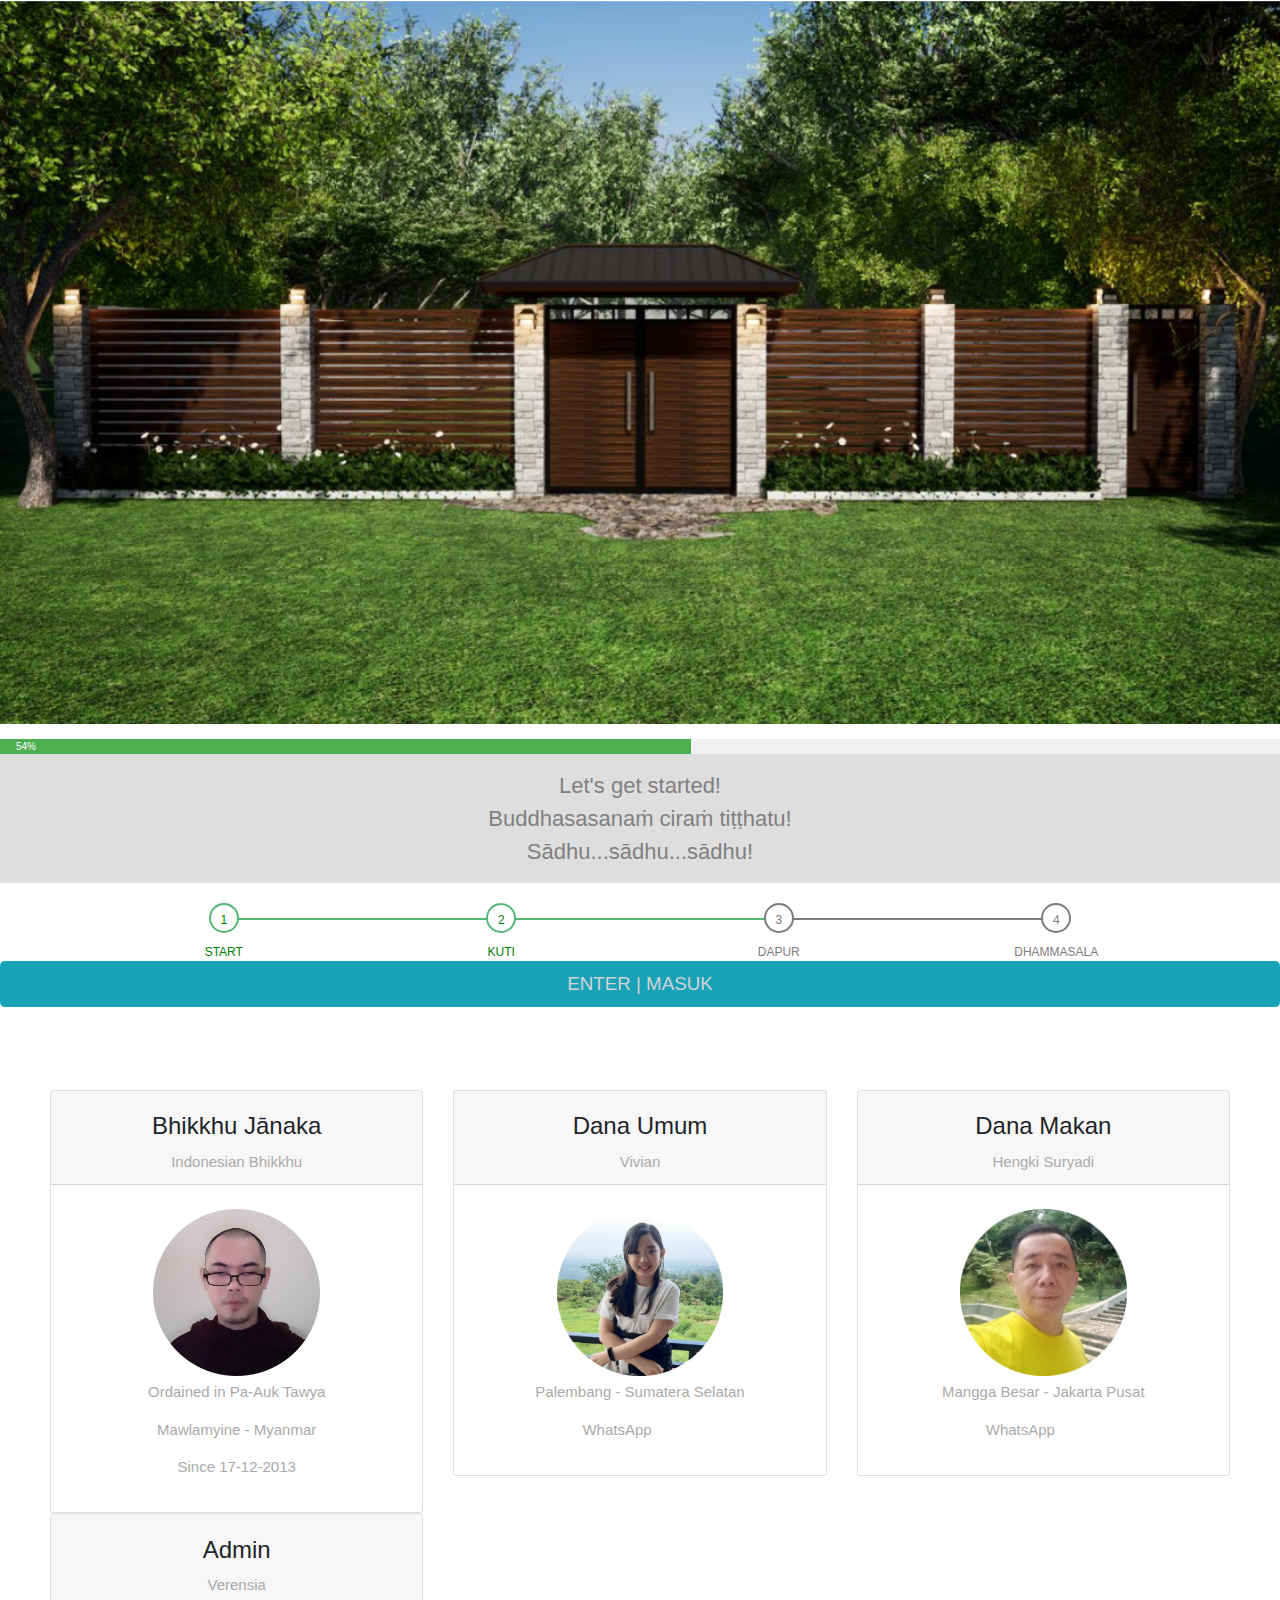
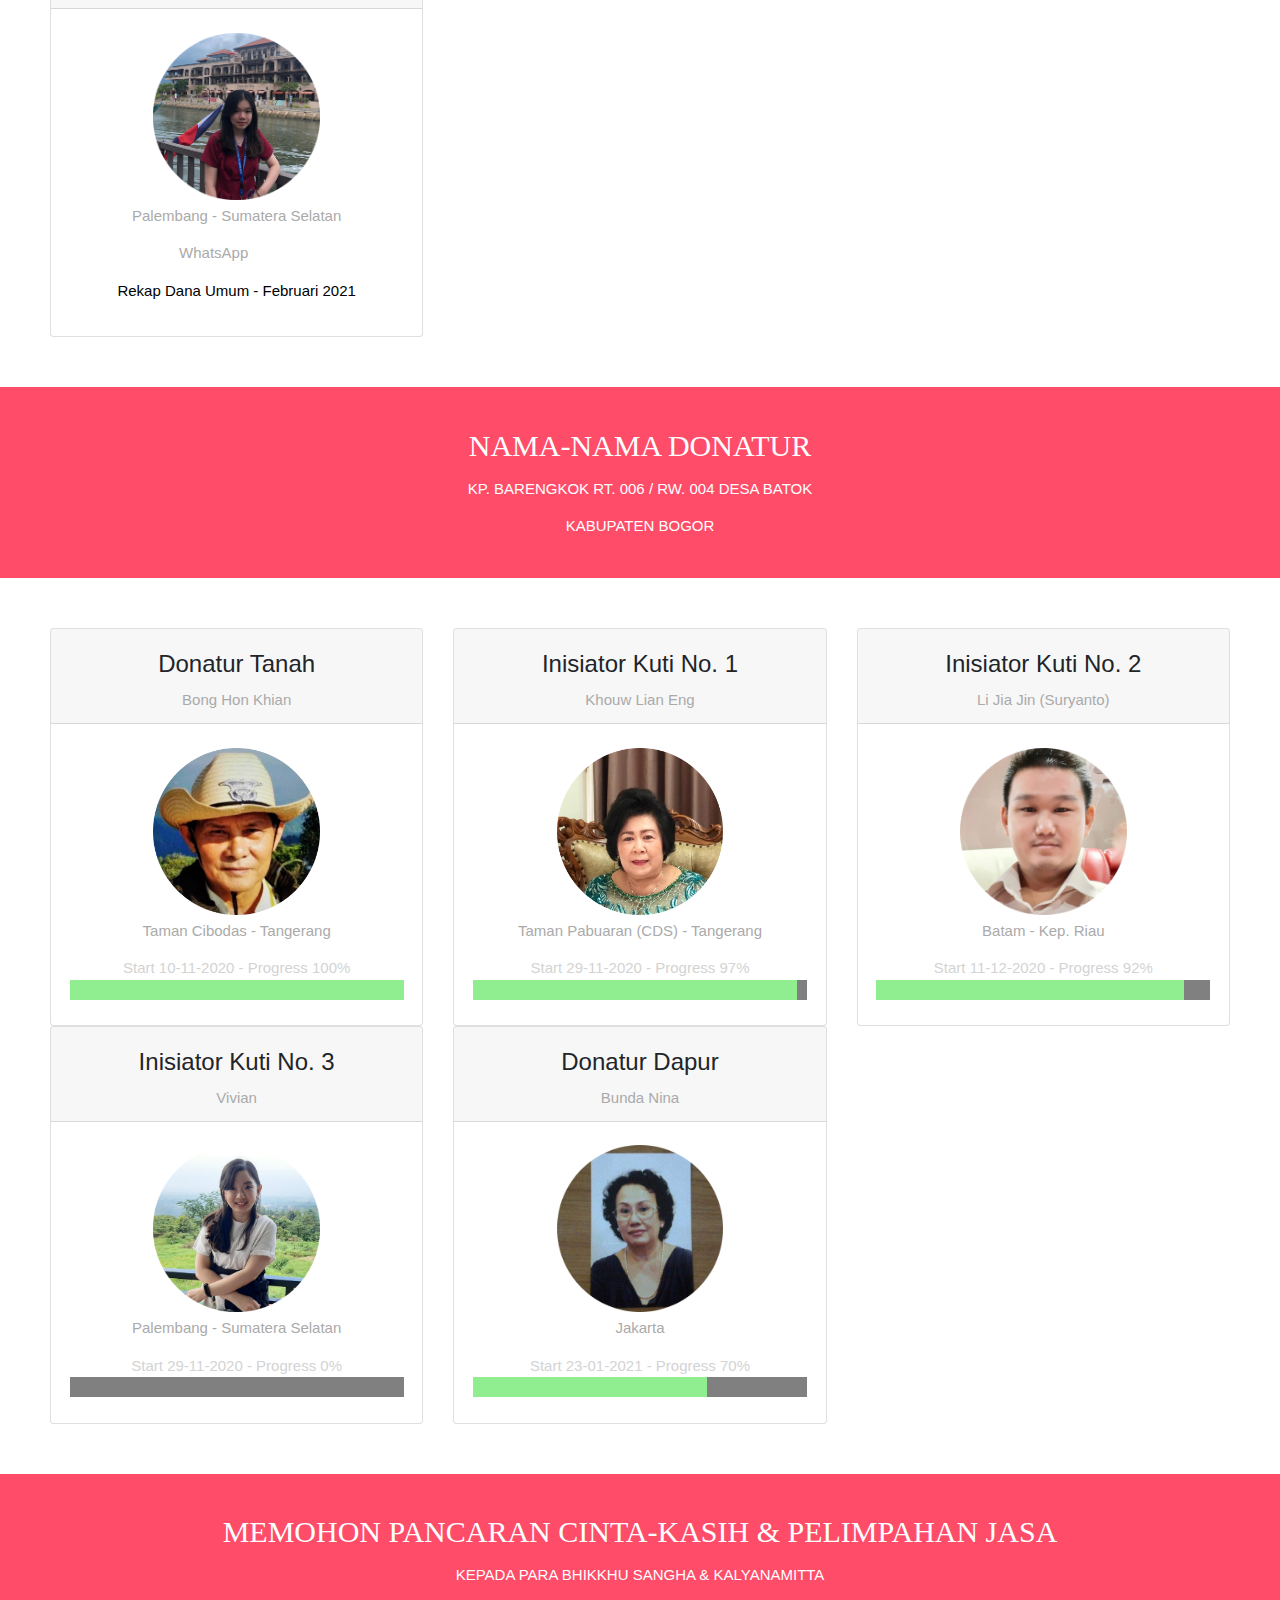
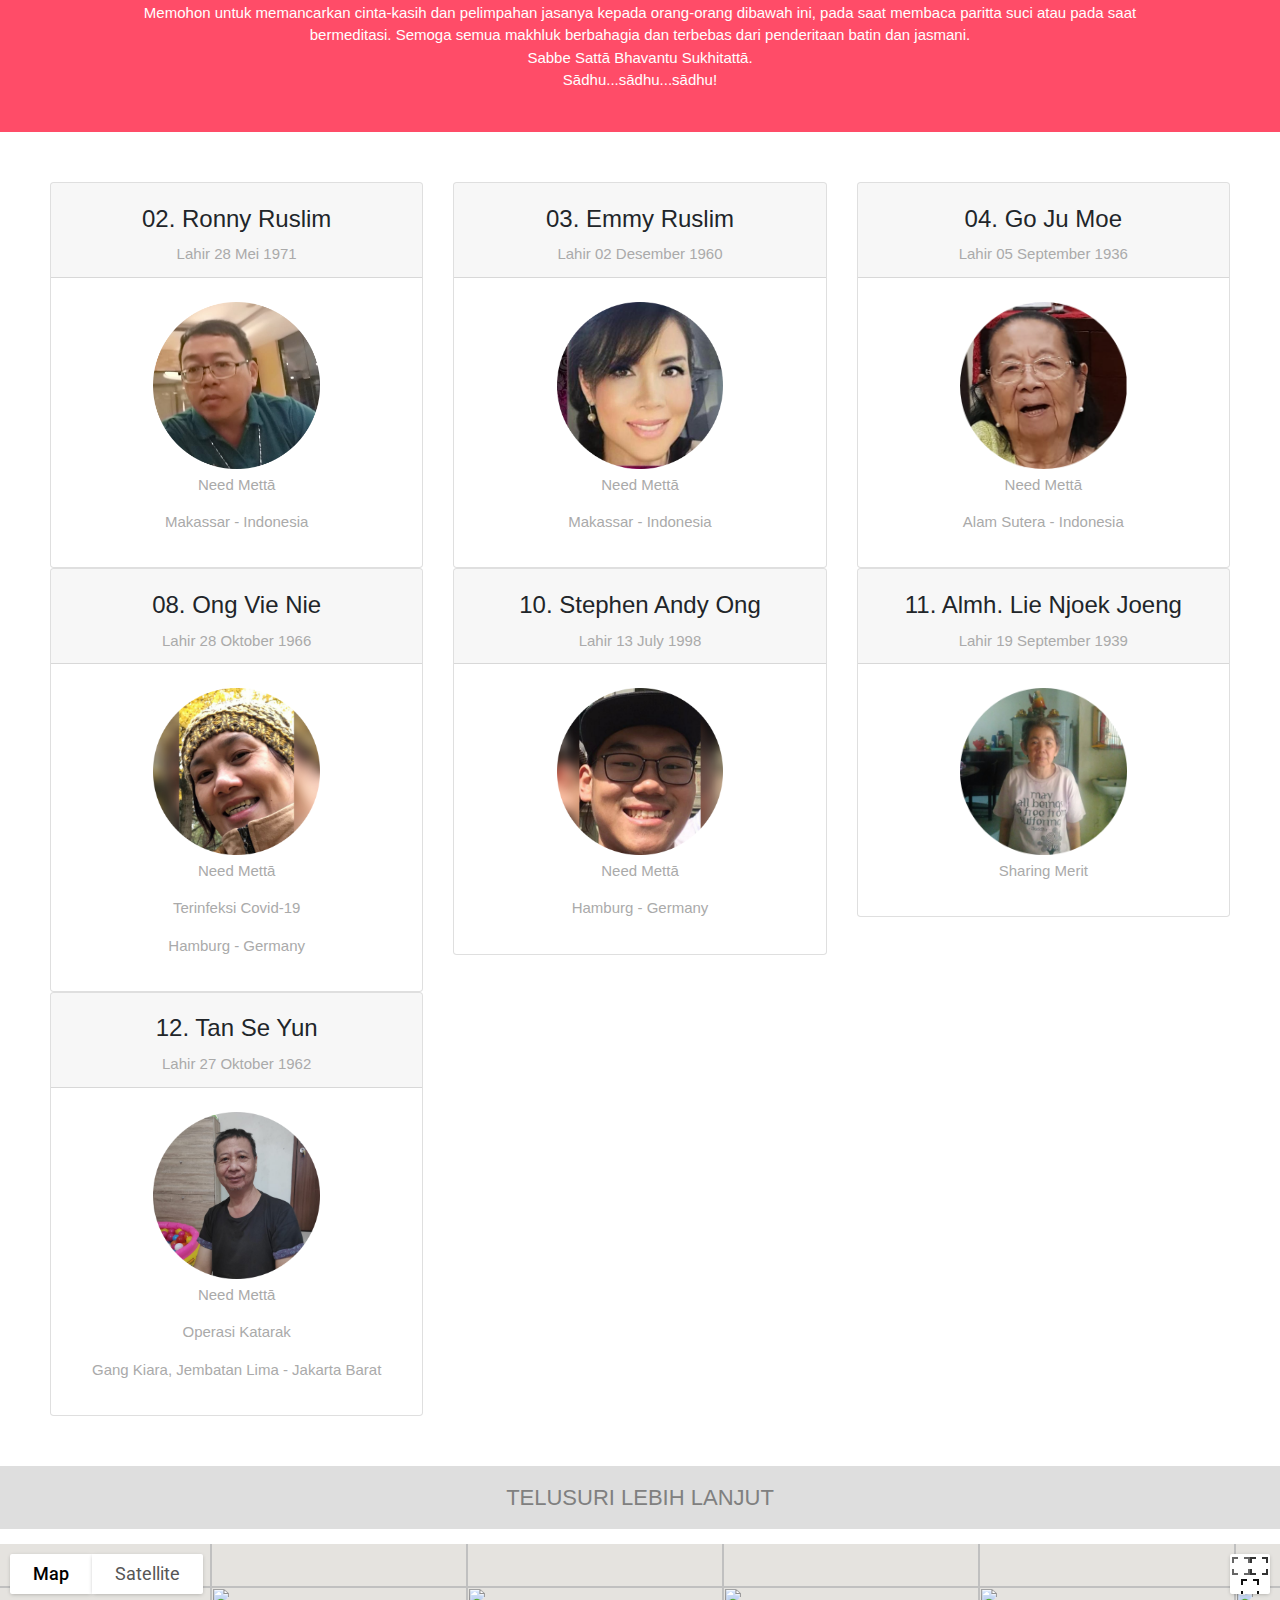
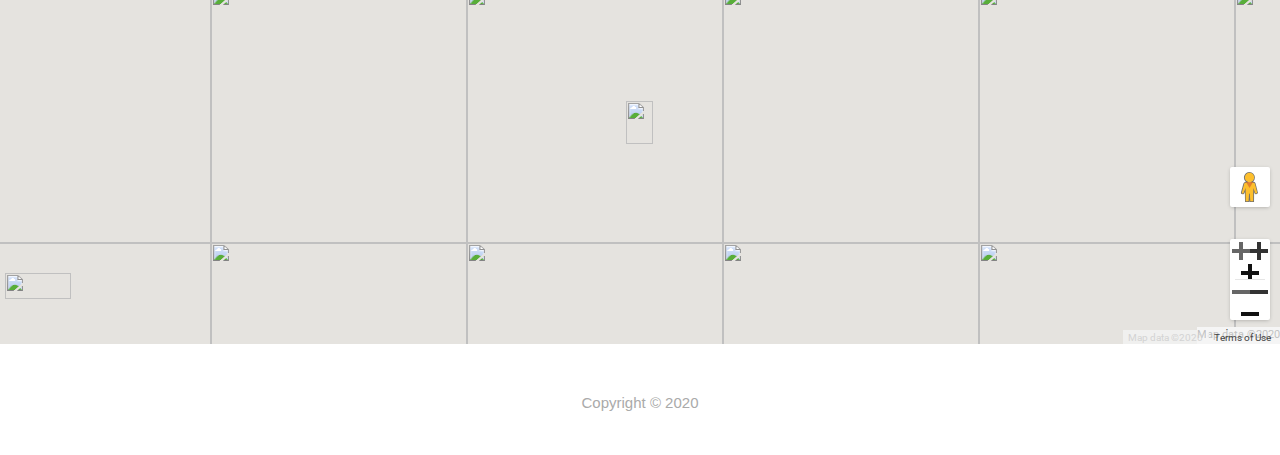
==== commit cbf20f79: "Update index.html" ====
--- a/index.html
+++ b/index.html
@@ -385,9 +385,9 @@
           <div class="card-body">
             <img style="width: 50%; margin: 5px;" src="images-dapur/Ninawati Rusli.png" alt="Ninawati"><br>
             <p>Jakarta</p>
-            <span>Start 23-01-2021 - Progress 50%</span>
+            <span>Start 23-01-2021 - Progress 70%</span>
             <div>
-            <progress class="progress-10" id="progressbar" value="50" max="100"></progress>
+            <progress class="progress-10" id="progressbar" value="70" max="100"></progress>
             </div>
 <!--             <a class="btn btn-lg btn-block btn-outline-dark" type="button" a href="dapur.html">Cluster Dapur Ultimate</a> -->
           </div>
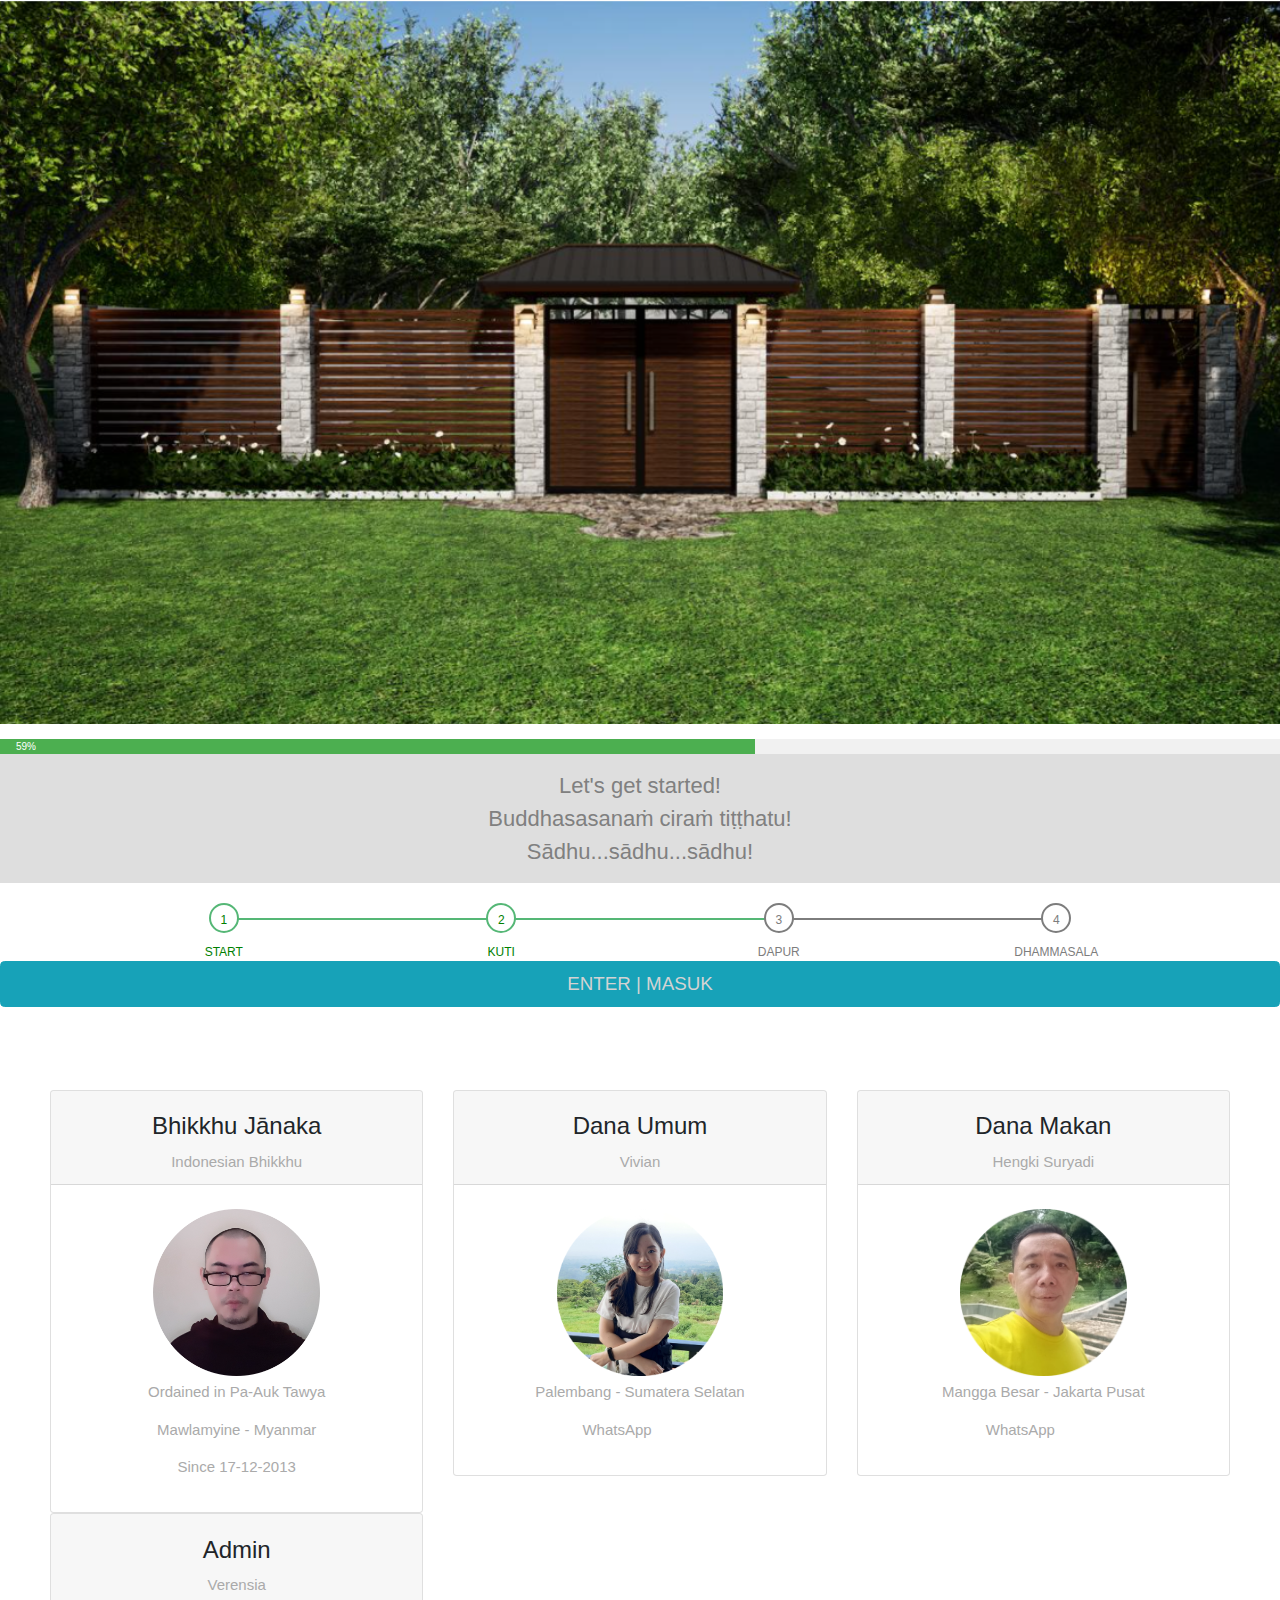
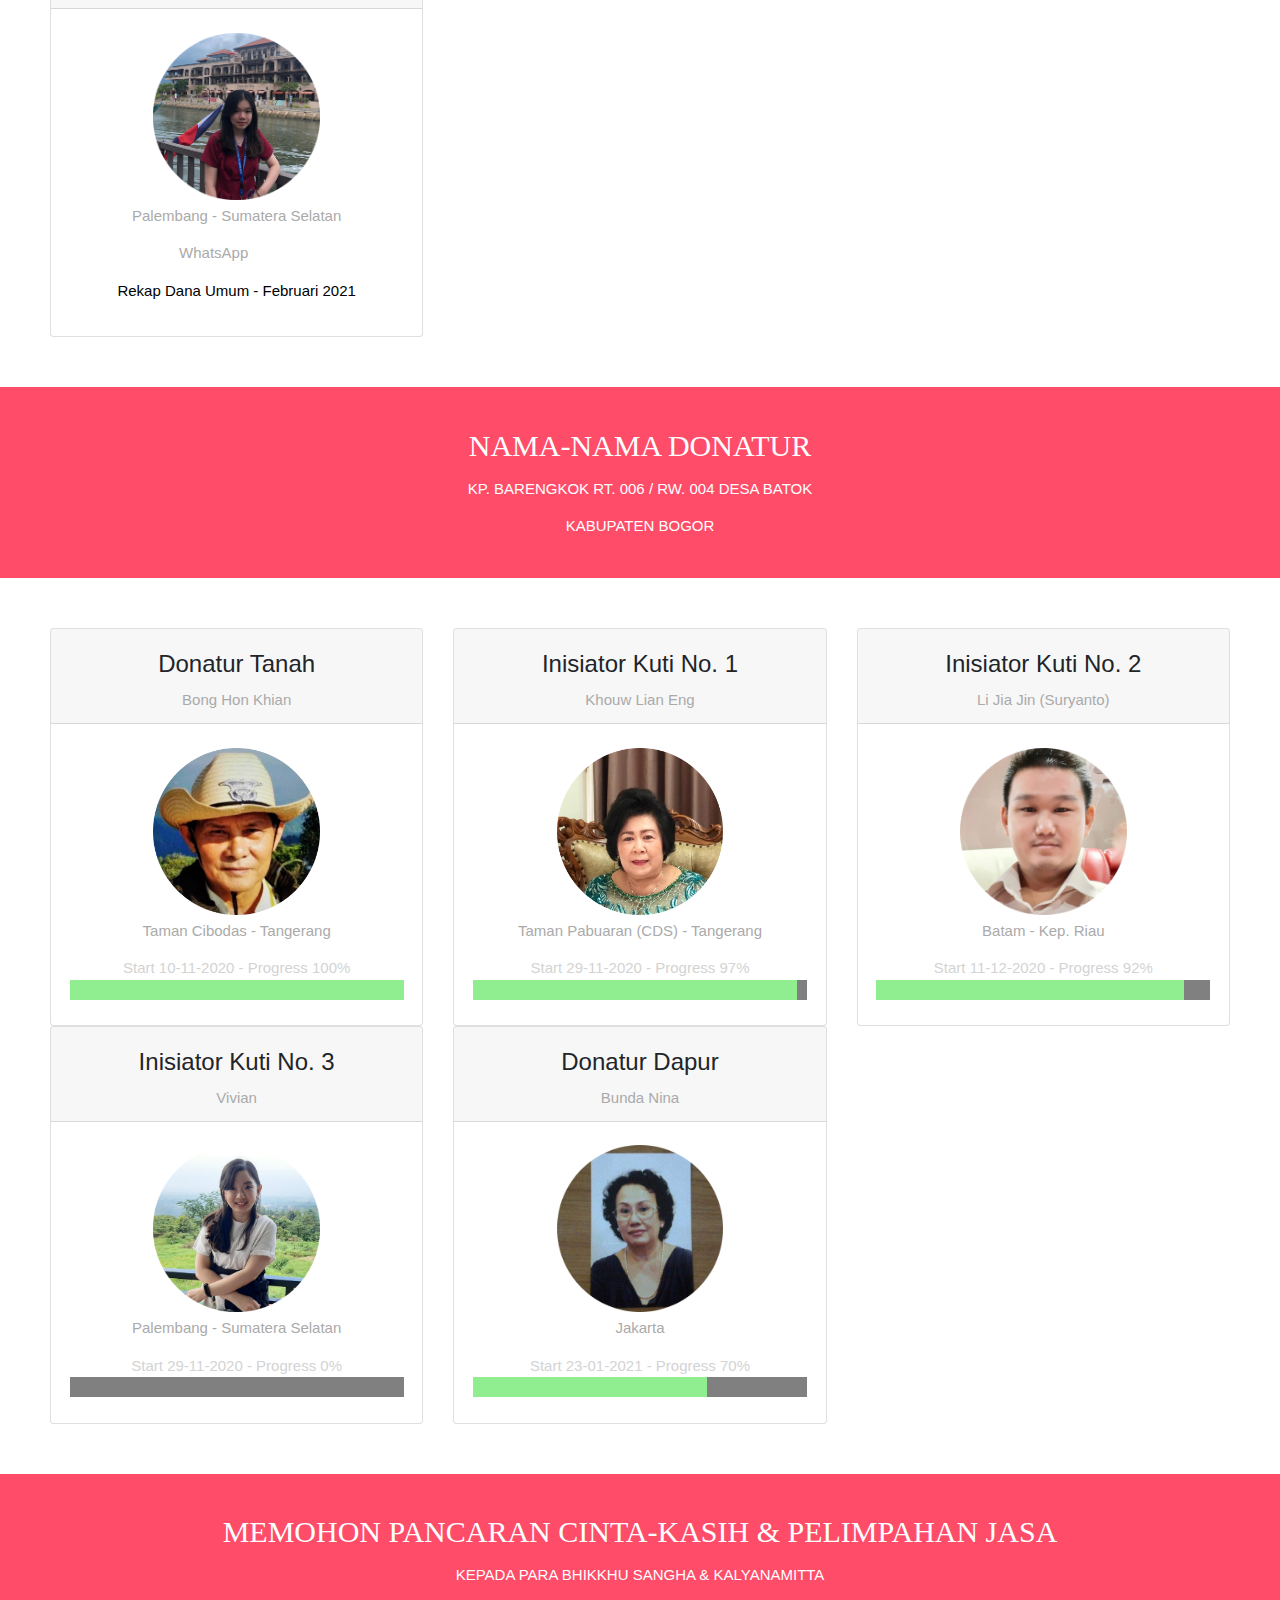
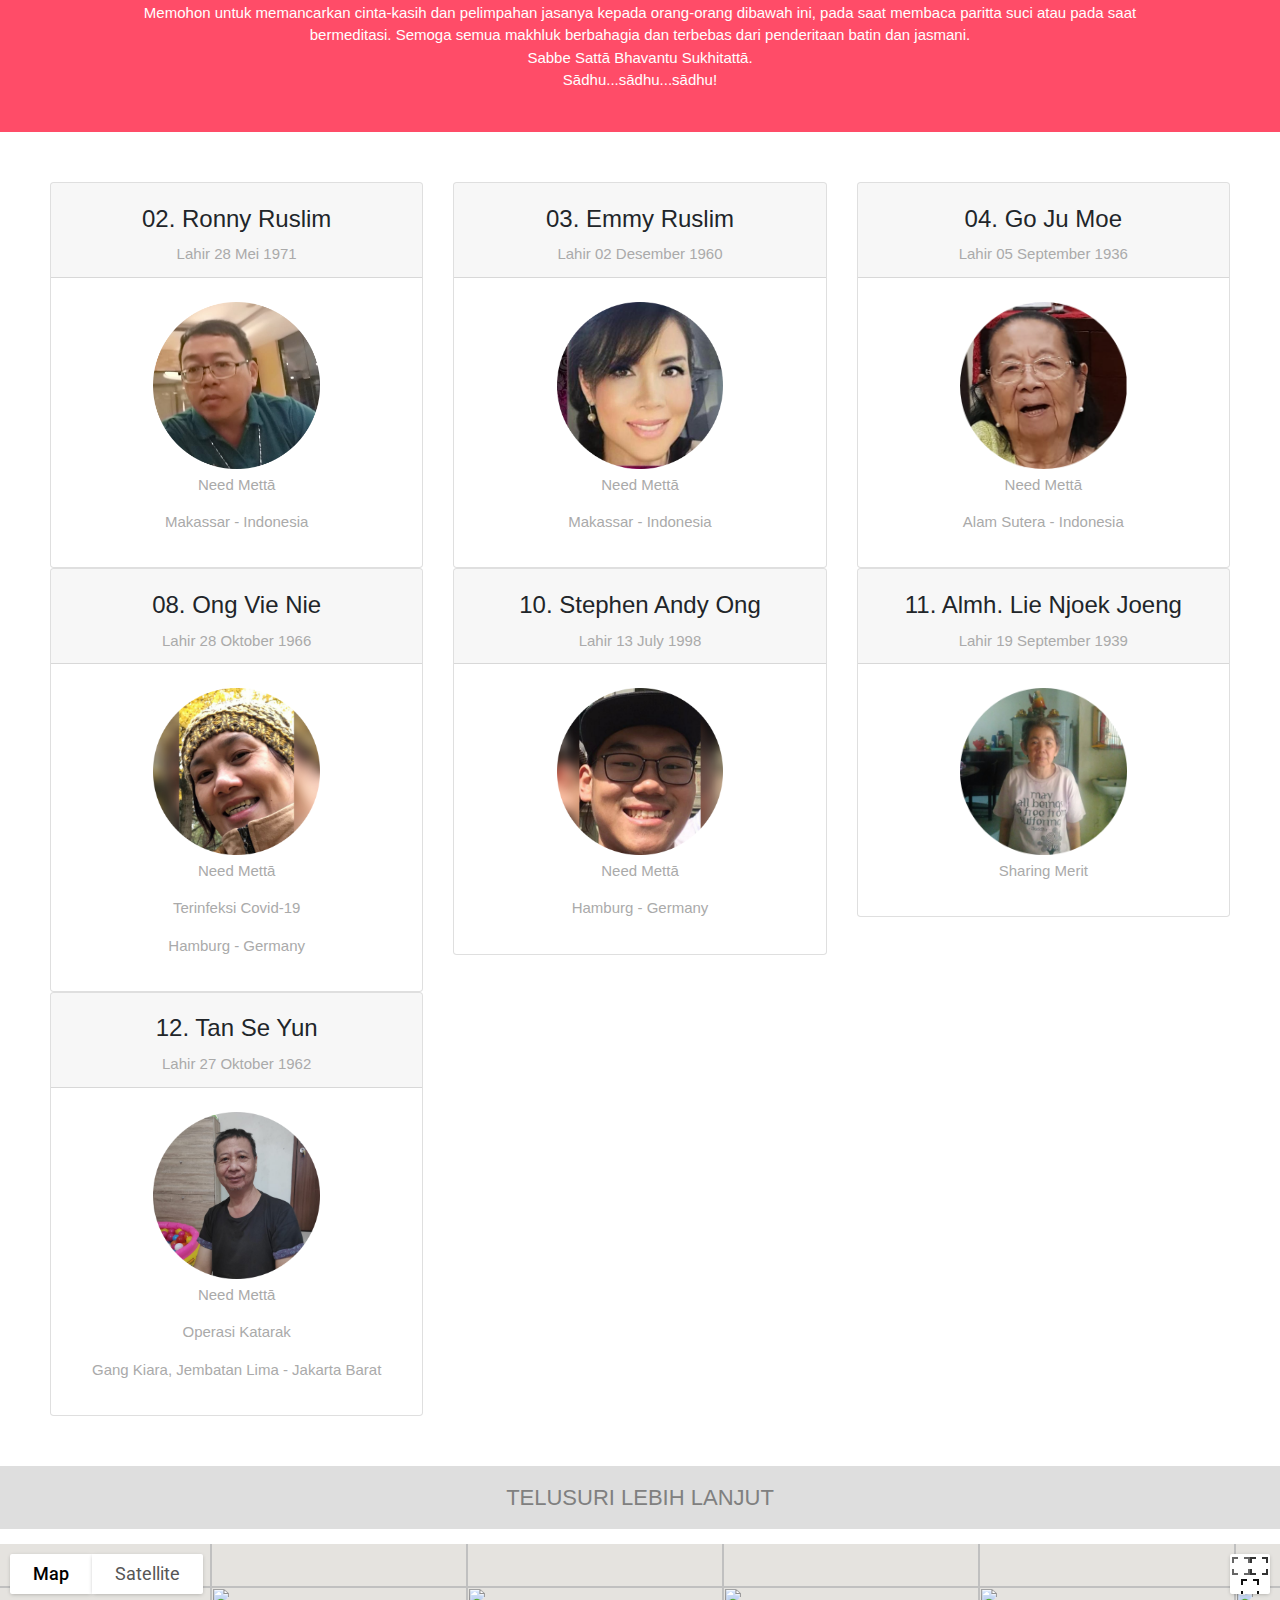
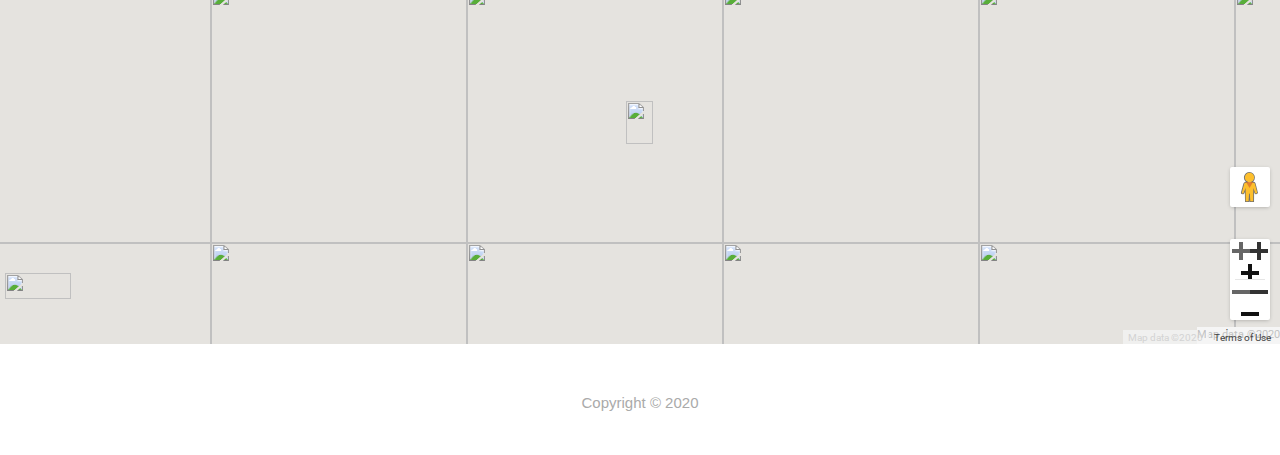
==== commit 87f65165: "Update index.html" ====
--- a/index.html
+++ b/index.html
@@ -40,7 +40,7 @@
         <img class="title-image" src="images/veluvana-arama.png" alt="veluvana">
 
 <div class="w3-light-grey w3-tiny">
-  <div class="w3-container w3-green" style="width:54%">54%</div>
+  <div class="w3-container w3-green" style="width:59%">59%</div>
 </div>
   <section style=" font-size: 22px;">
     <p style="background-color: #dedede; padding: 1rem; color: grey">
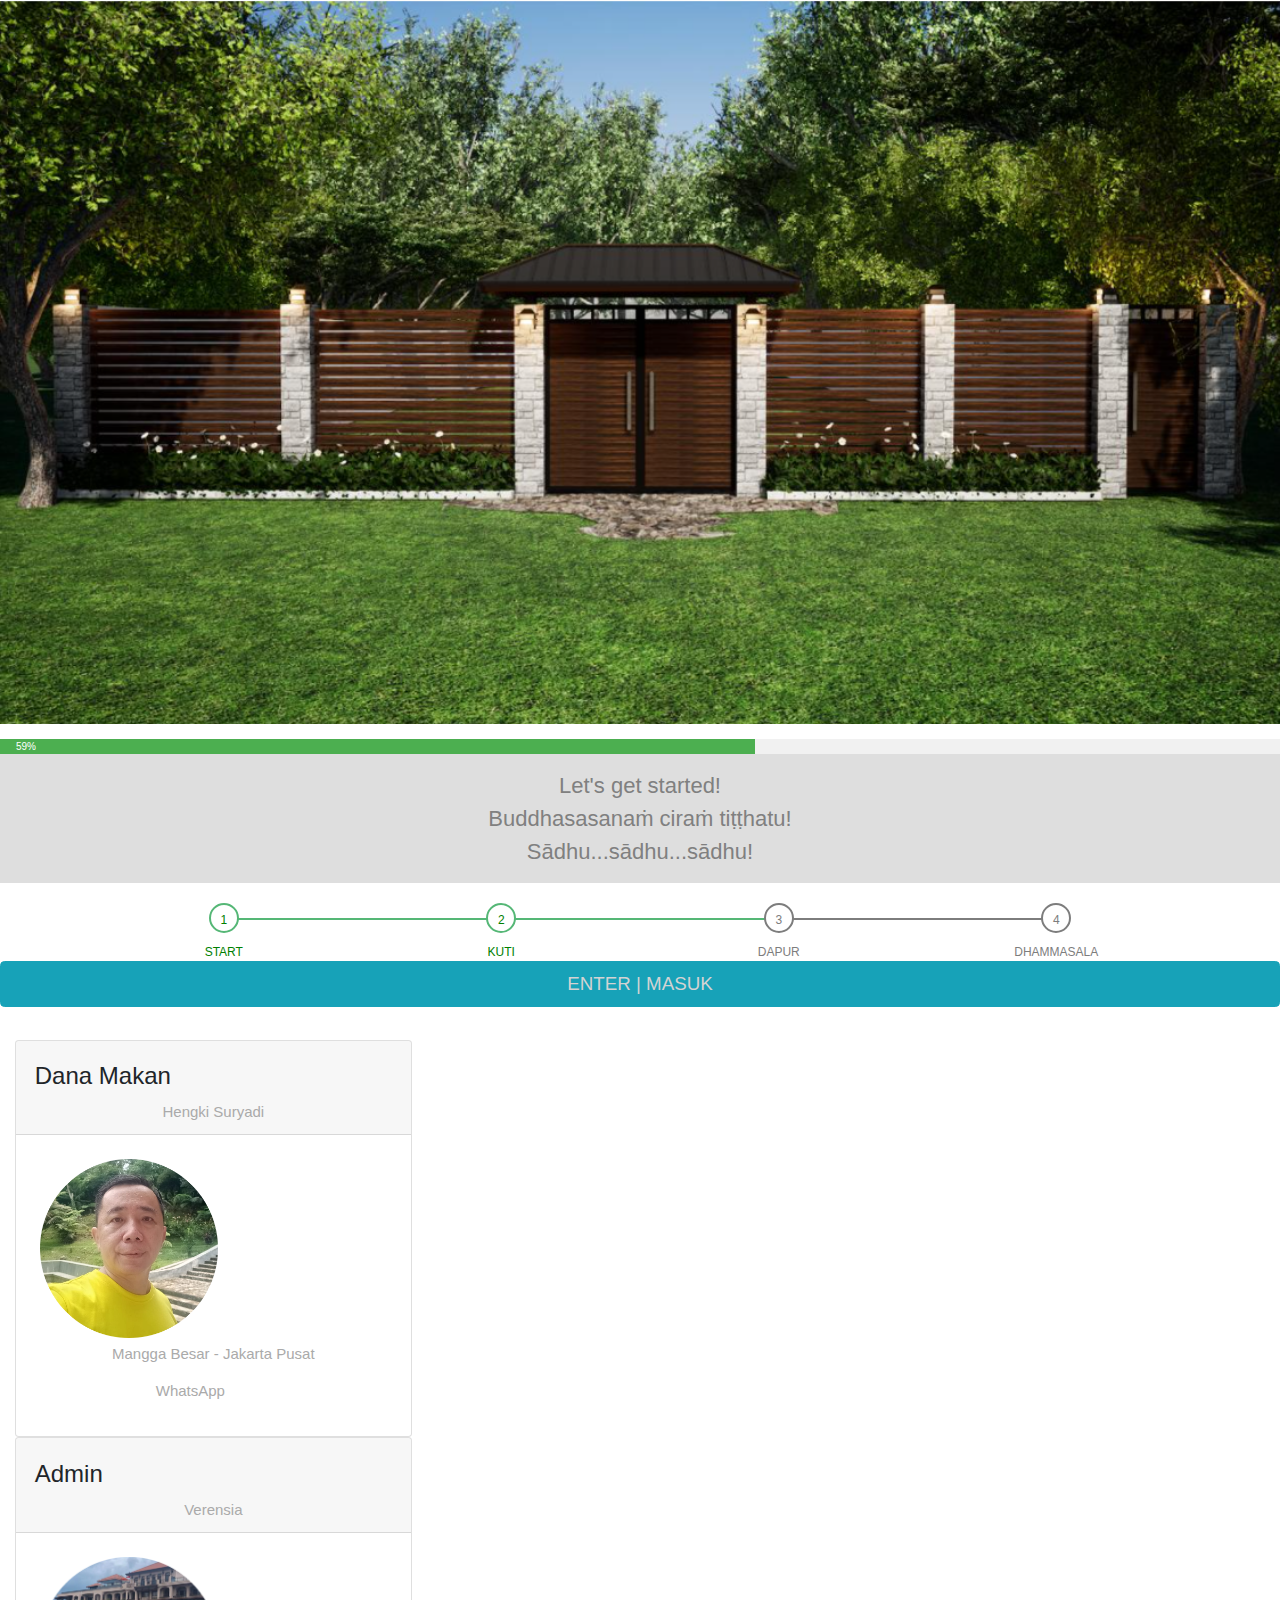
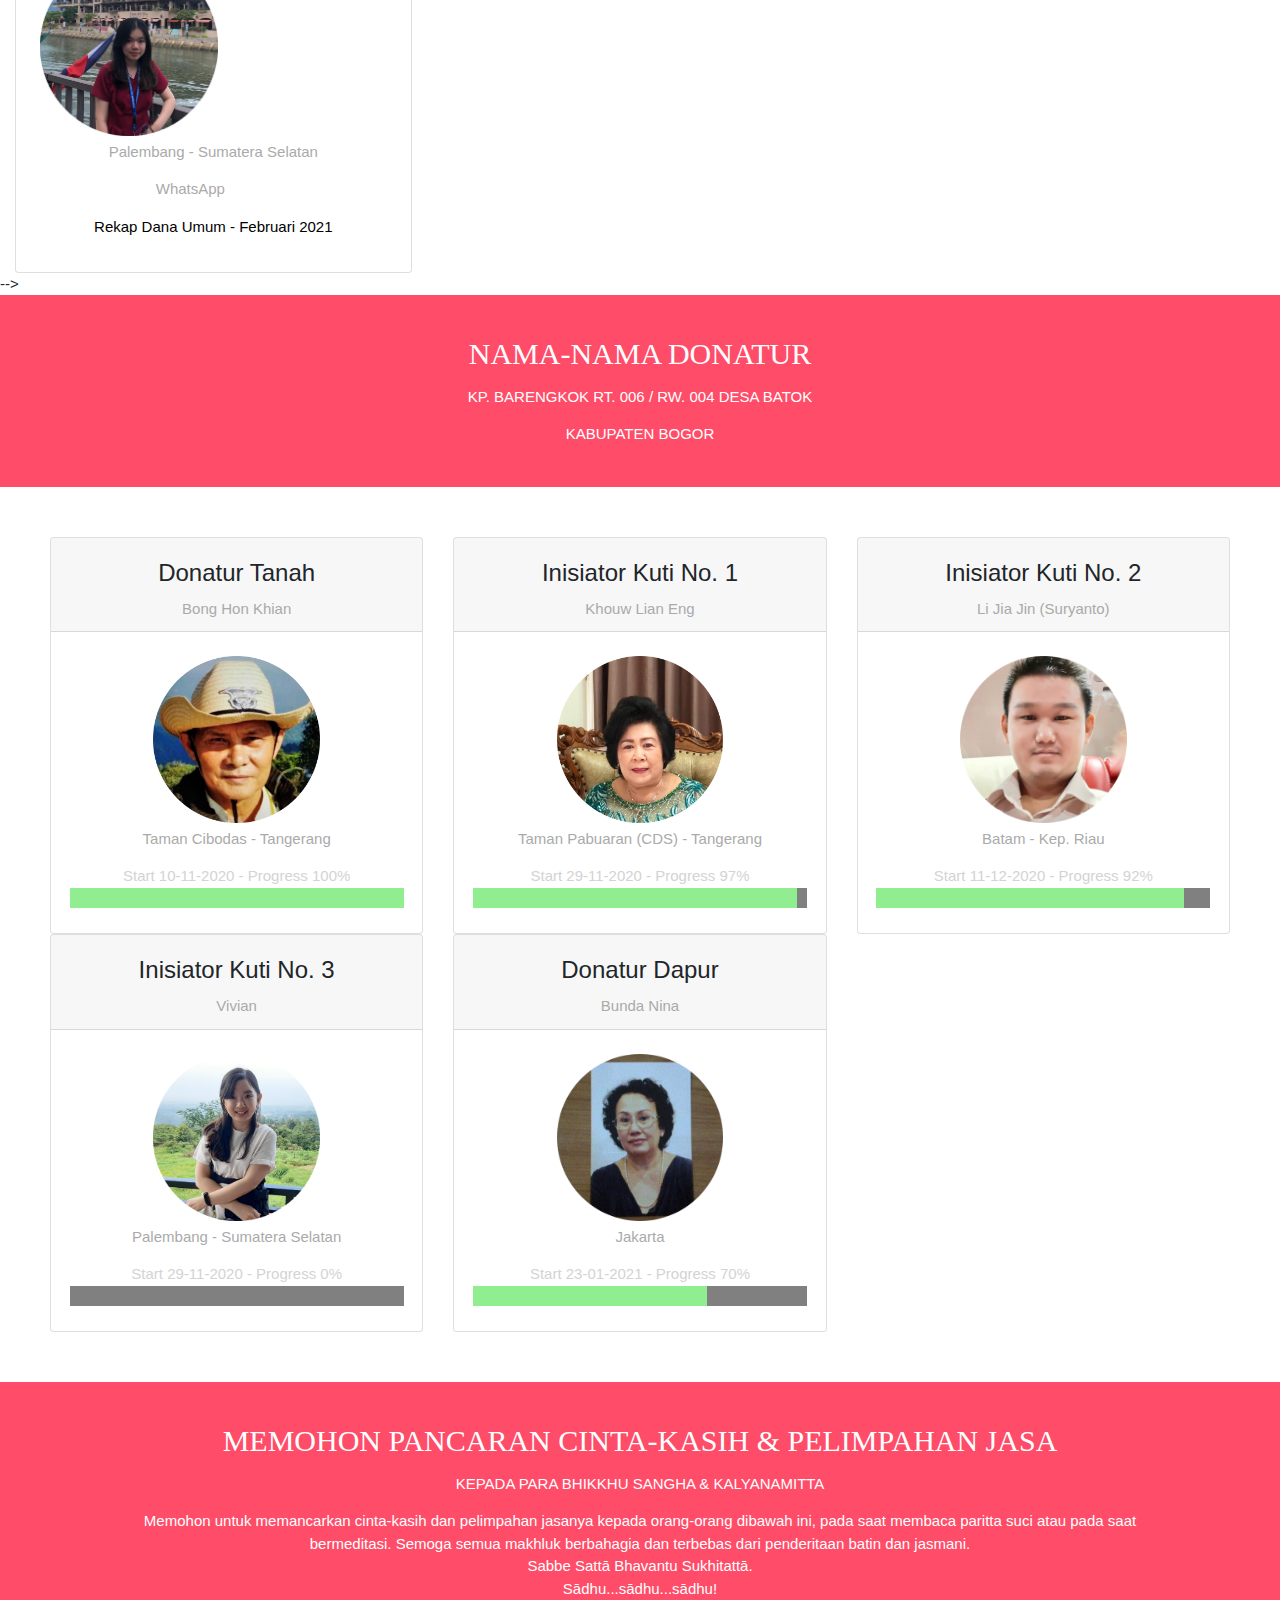
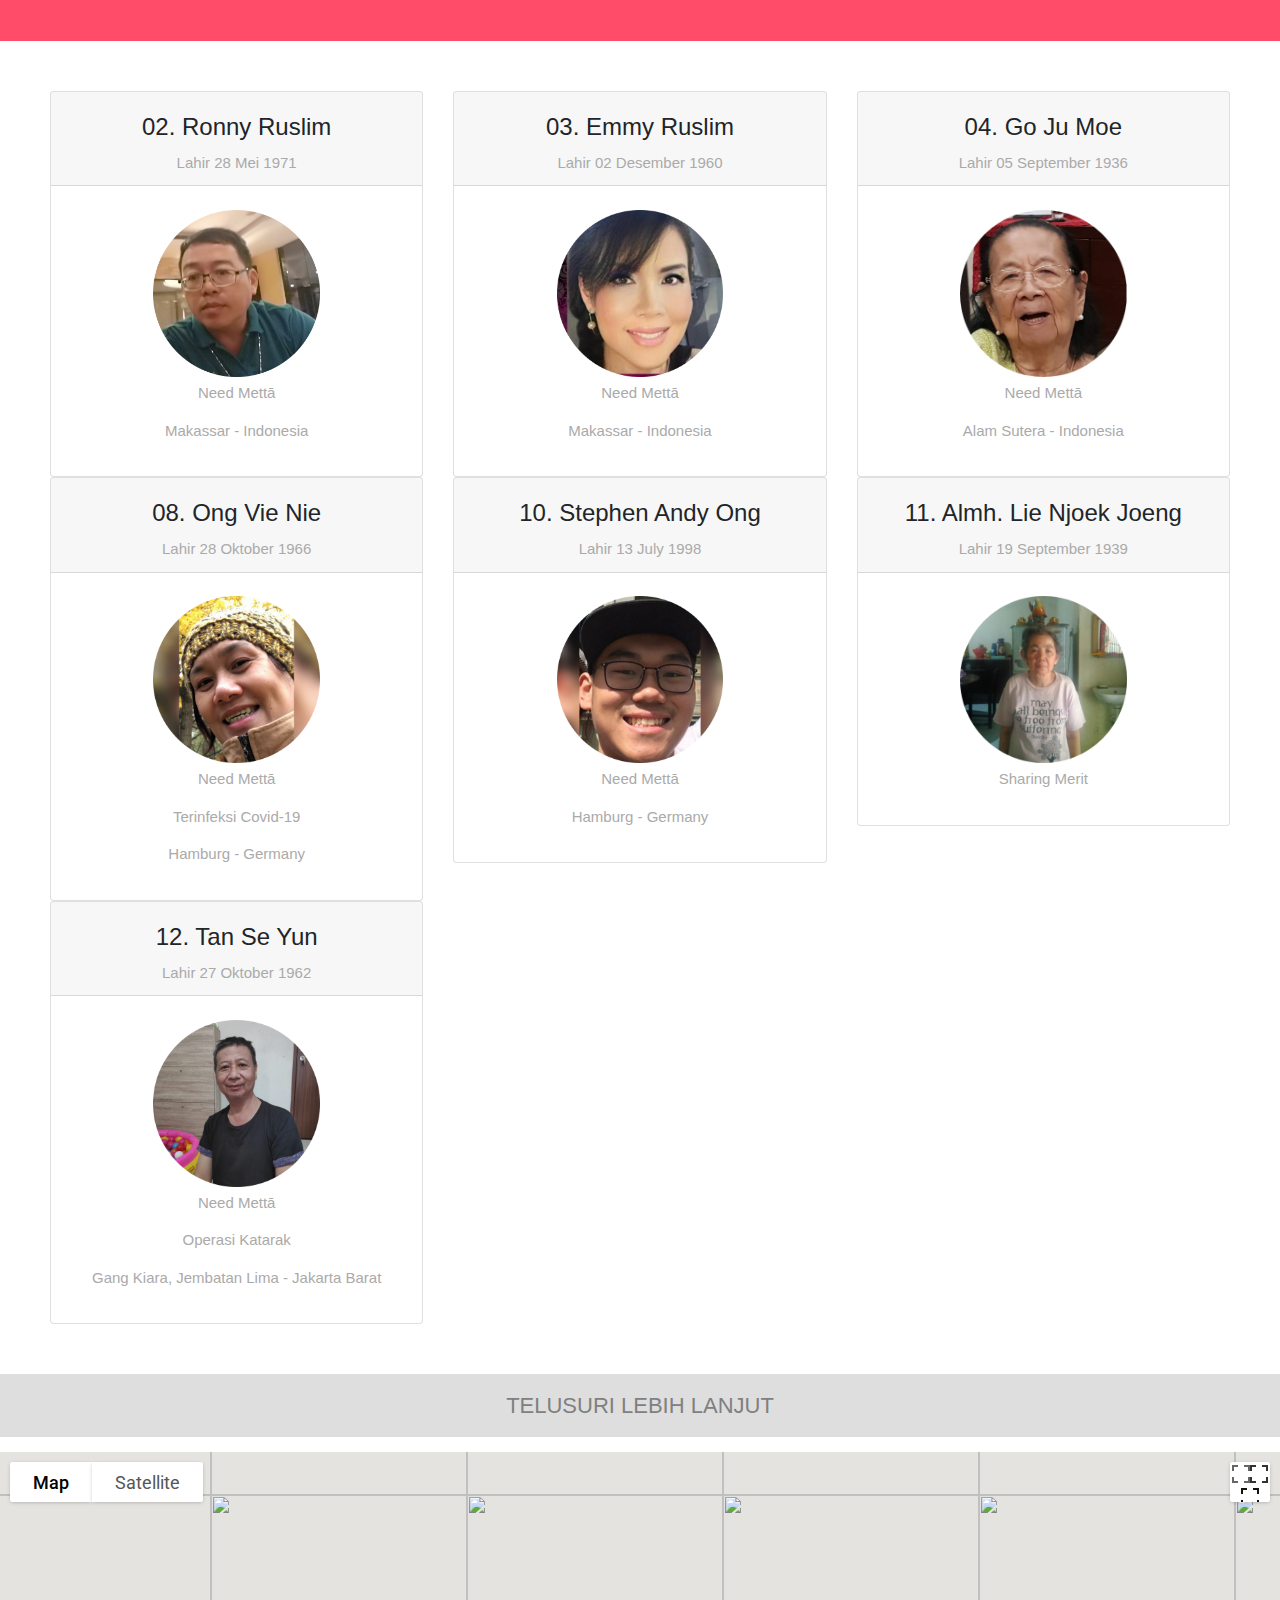
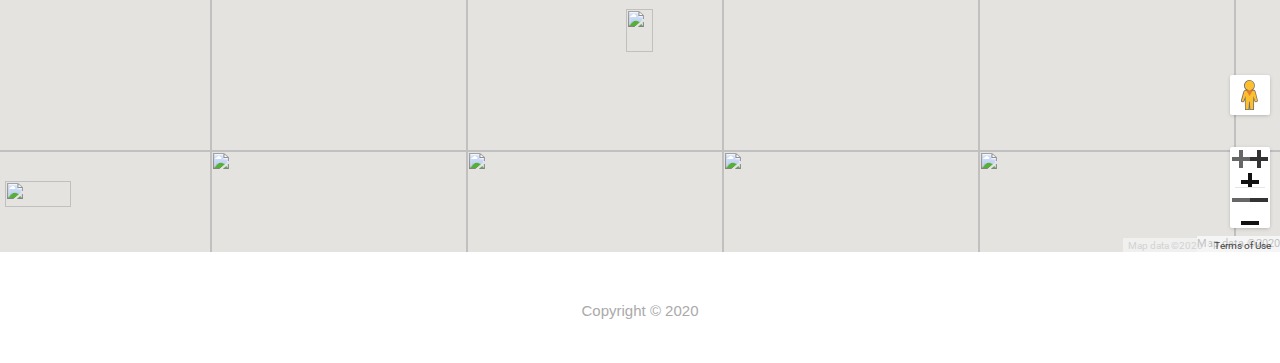
==== commit 8a3a303f: "Update index.html" ====
--- a/index.html
+++ b/index.html
@@ -212,7 +212,7 @@
     </div>
   </section> -->
 
-  <section id="content">
+<!--   <section id="content">
     <div class="row">
 
        <div class="pricing-column col-lg-4 col-md-6">
@@ -284,7 +284,7 @@
       </div>
 
     </div>
-  </section>
+  </section> -->
 
 
   <section class="colored-section" id="true-love">
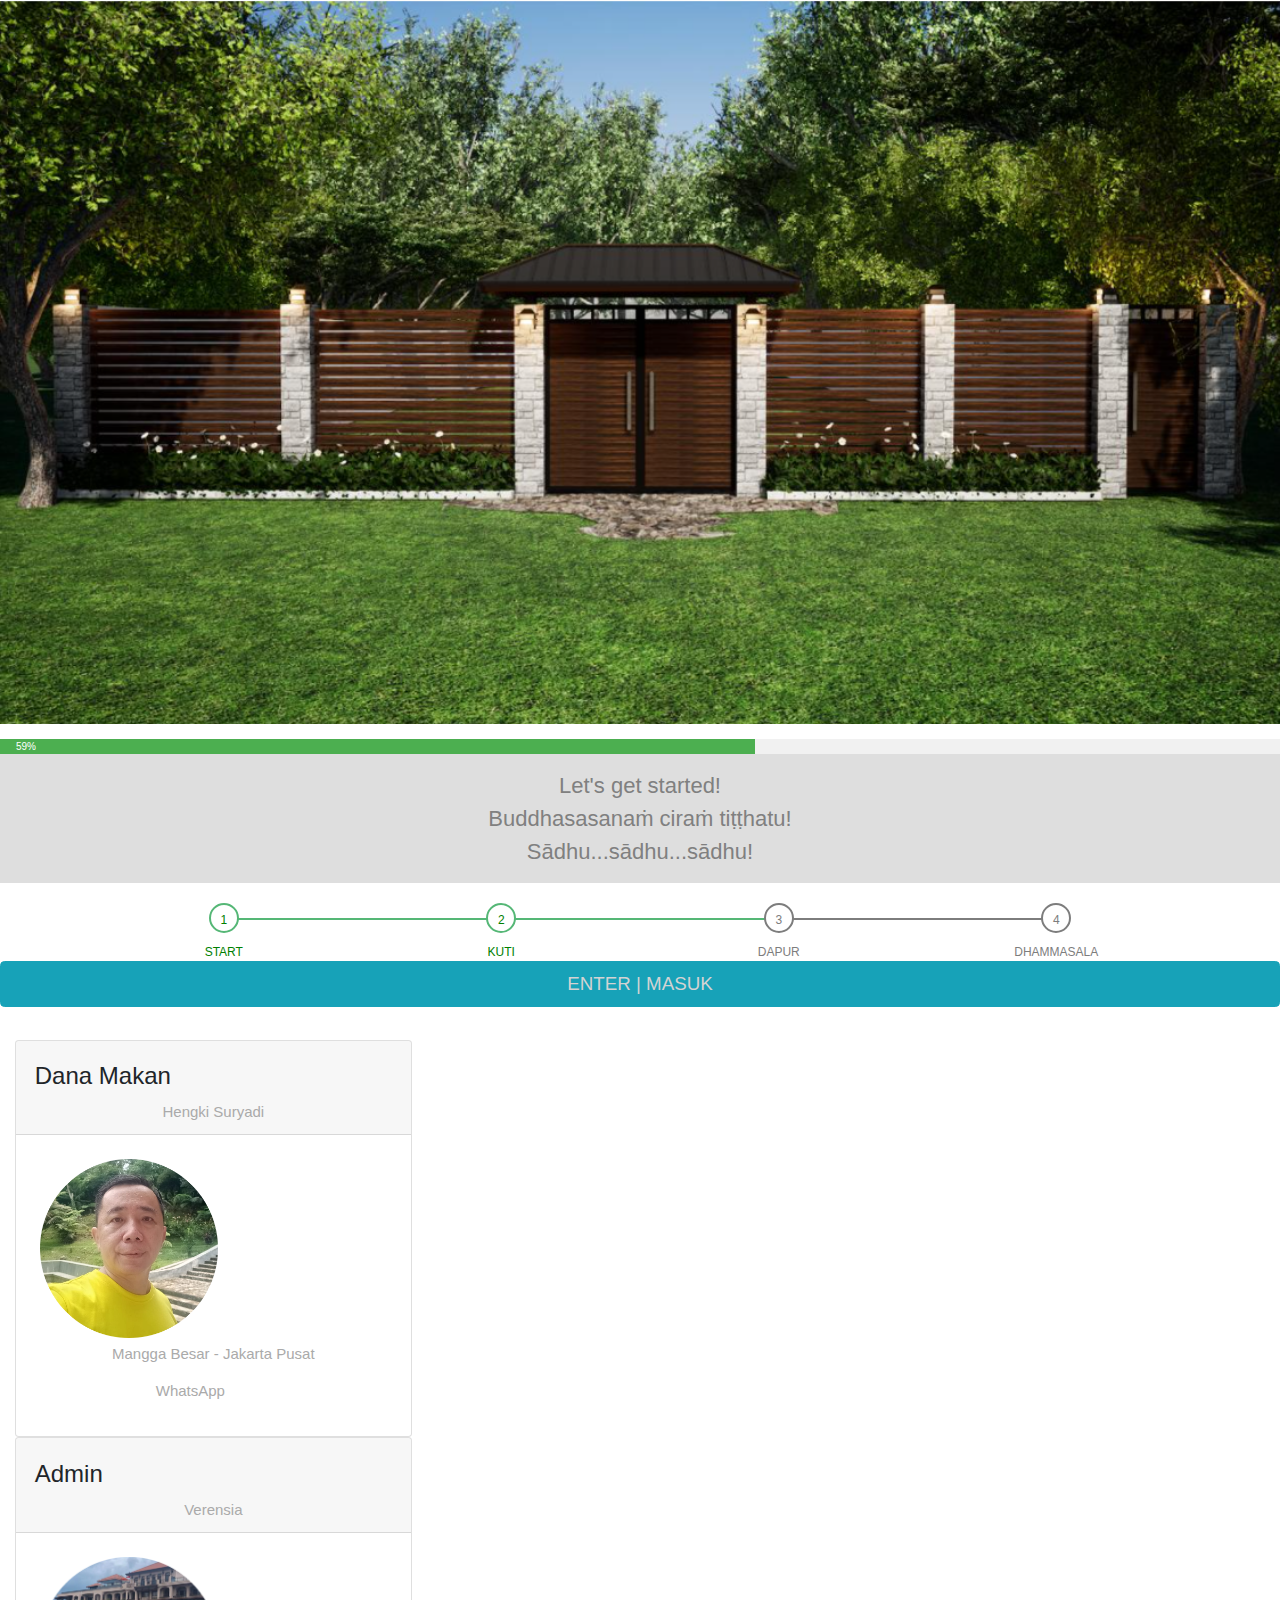
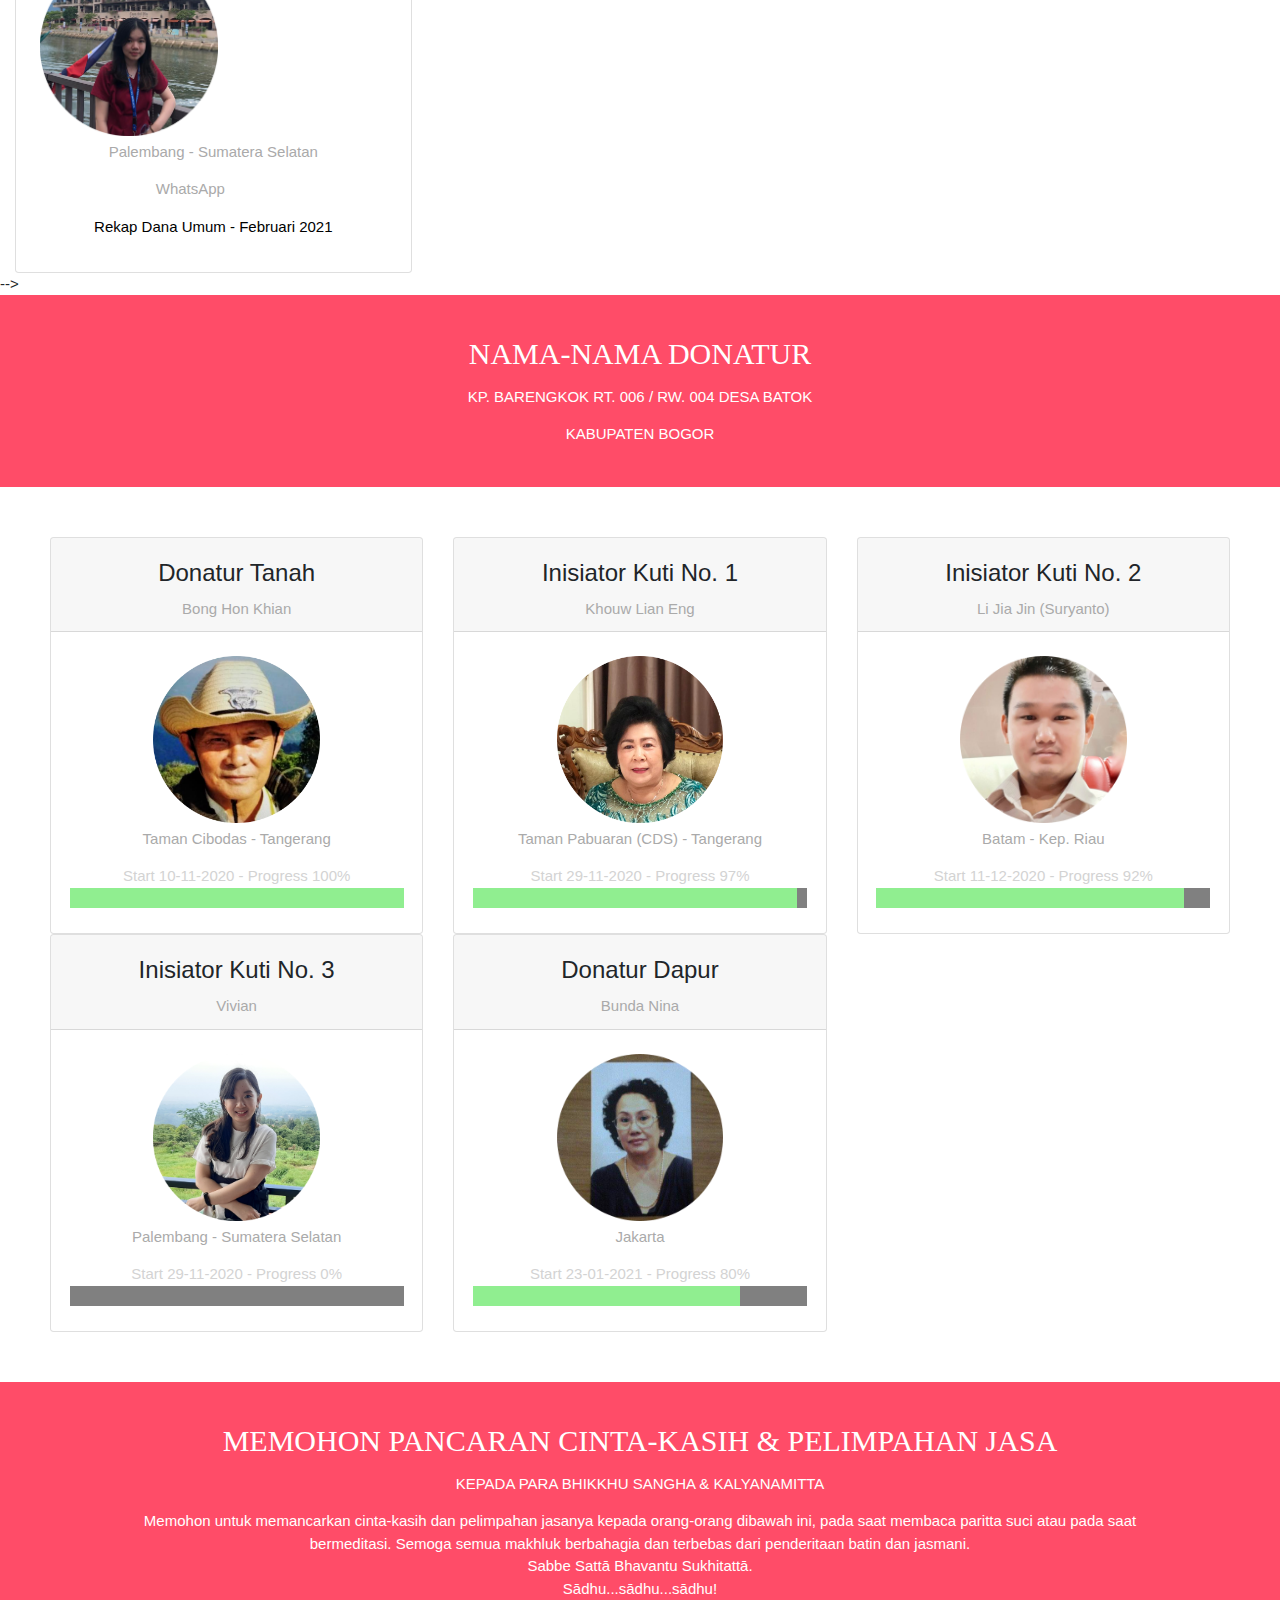
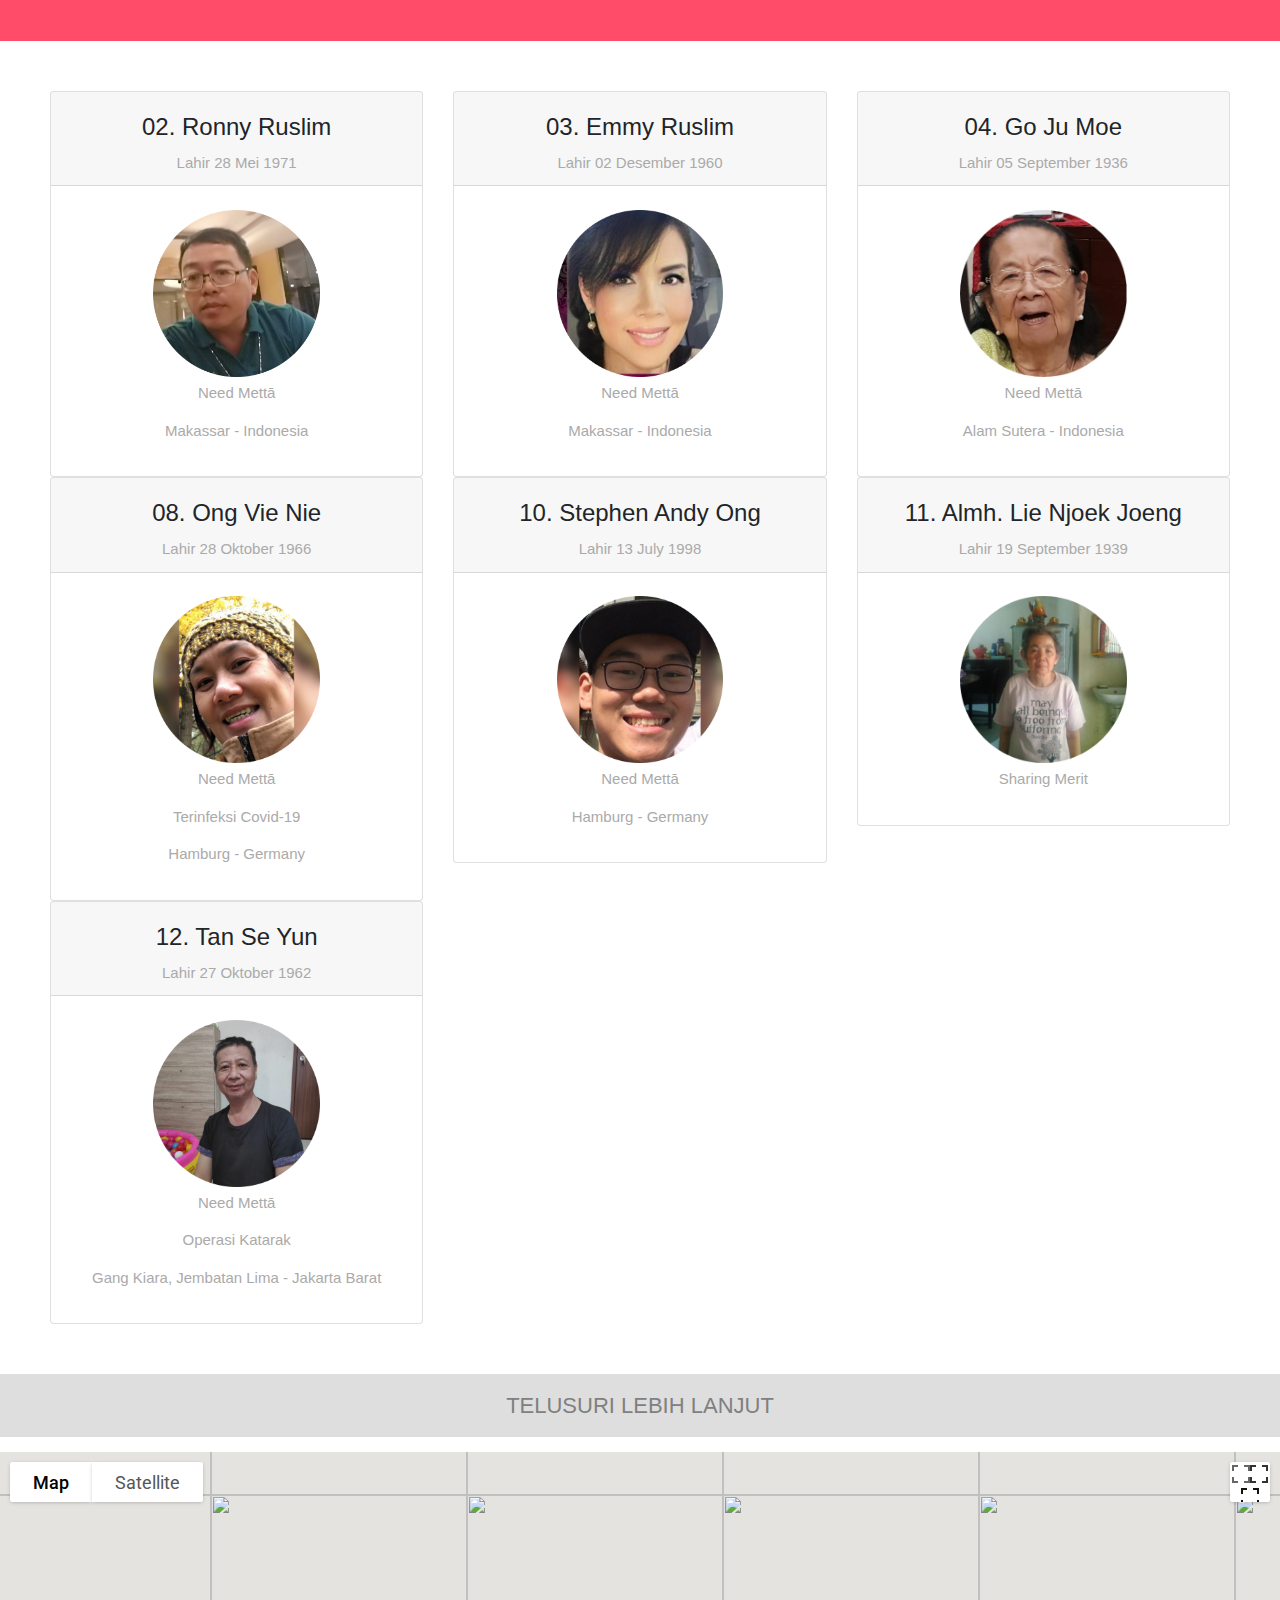
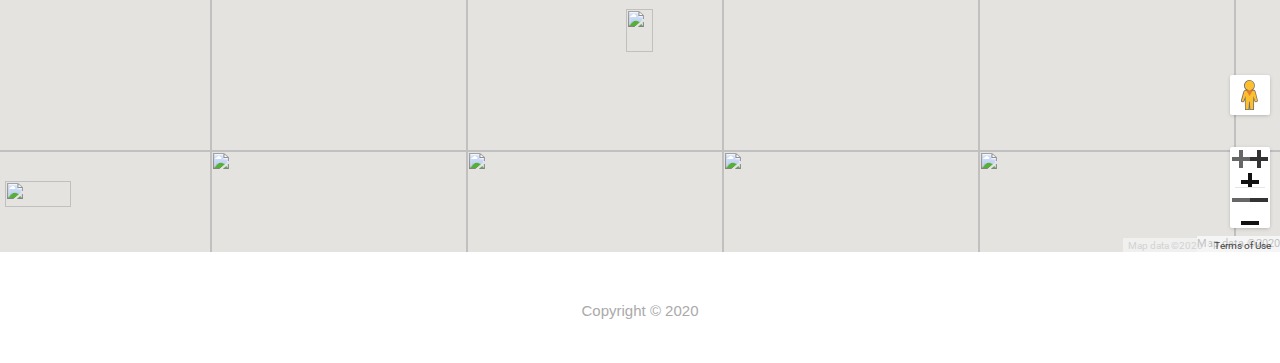
==== commit ac822d82: "Update index.html" ====
--- a/index.html
+++ b/index.html
@@ -385,9 +385,9 @@
           <div class="card-body">
             <img style="width: 50%; margin: 5px;" src="images-dapur/Ninawati Rusli.png" alt="Ninawati"><br>
             <p>Jakarta</p>
-            <span>Start 23-01-2021 - Progress 70%</span>
+            <span>Start 23-01-2021 - Progress 80%</span>
             <div>
-            <progress class="progress-10" id="progressbar" value="70" max="100"></progress>
+            <progress class="progress-10" id="progressbar" value="80" max="100"></progress>
             </div>
 <!--             <a class="btn btn-lg btn-block btn-outline-dark" type="button" a href="dapur.html">Cluster Dapur Ultimate</a> -->
           </div>
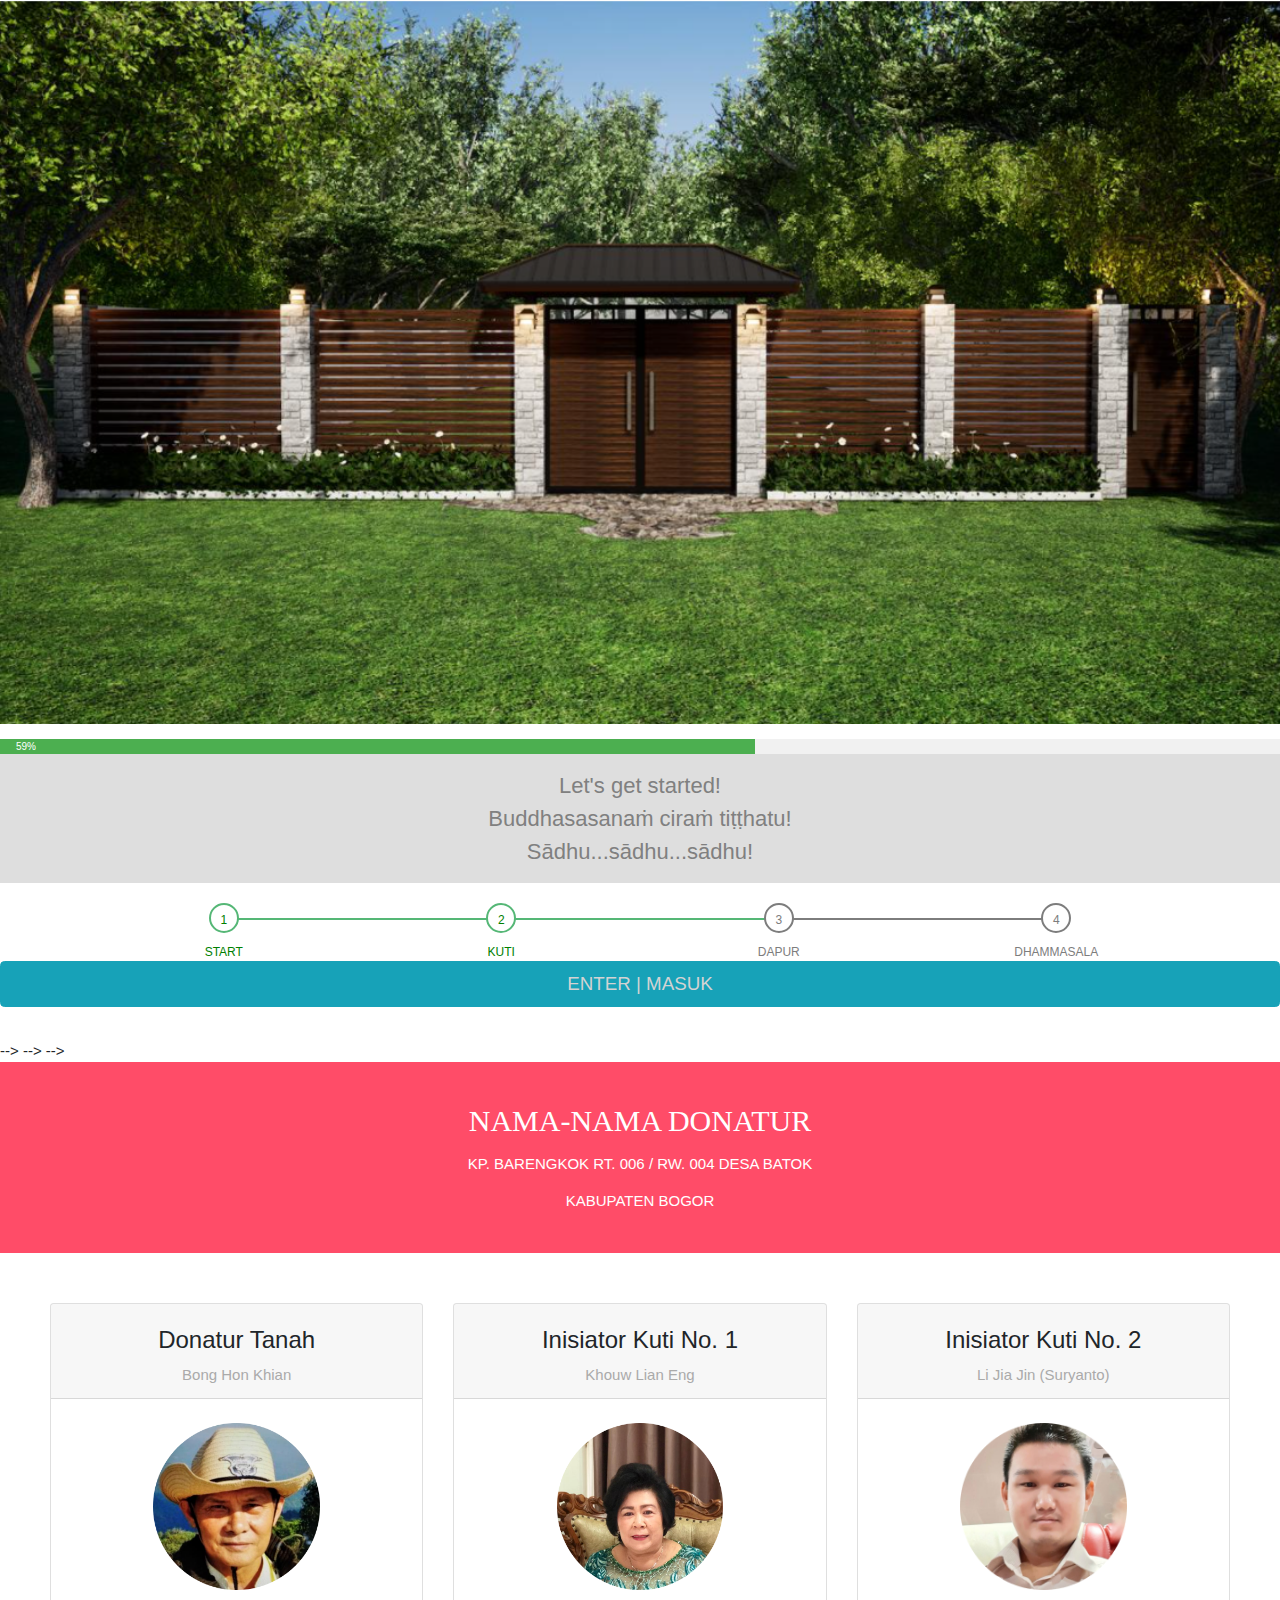
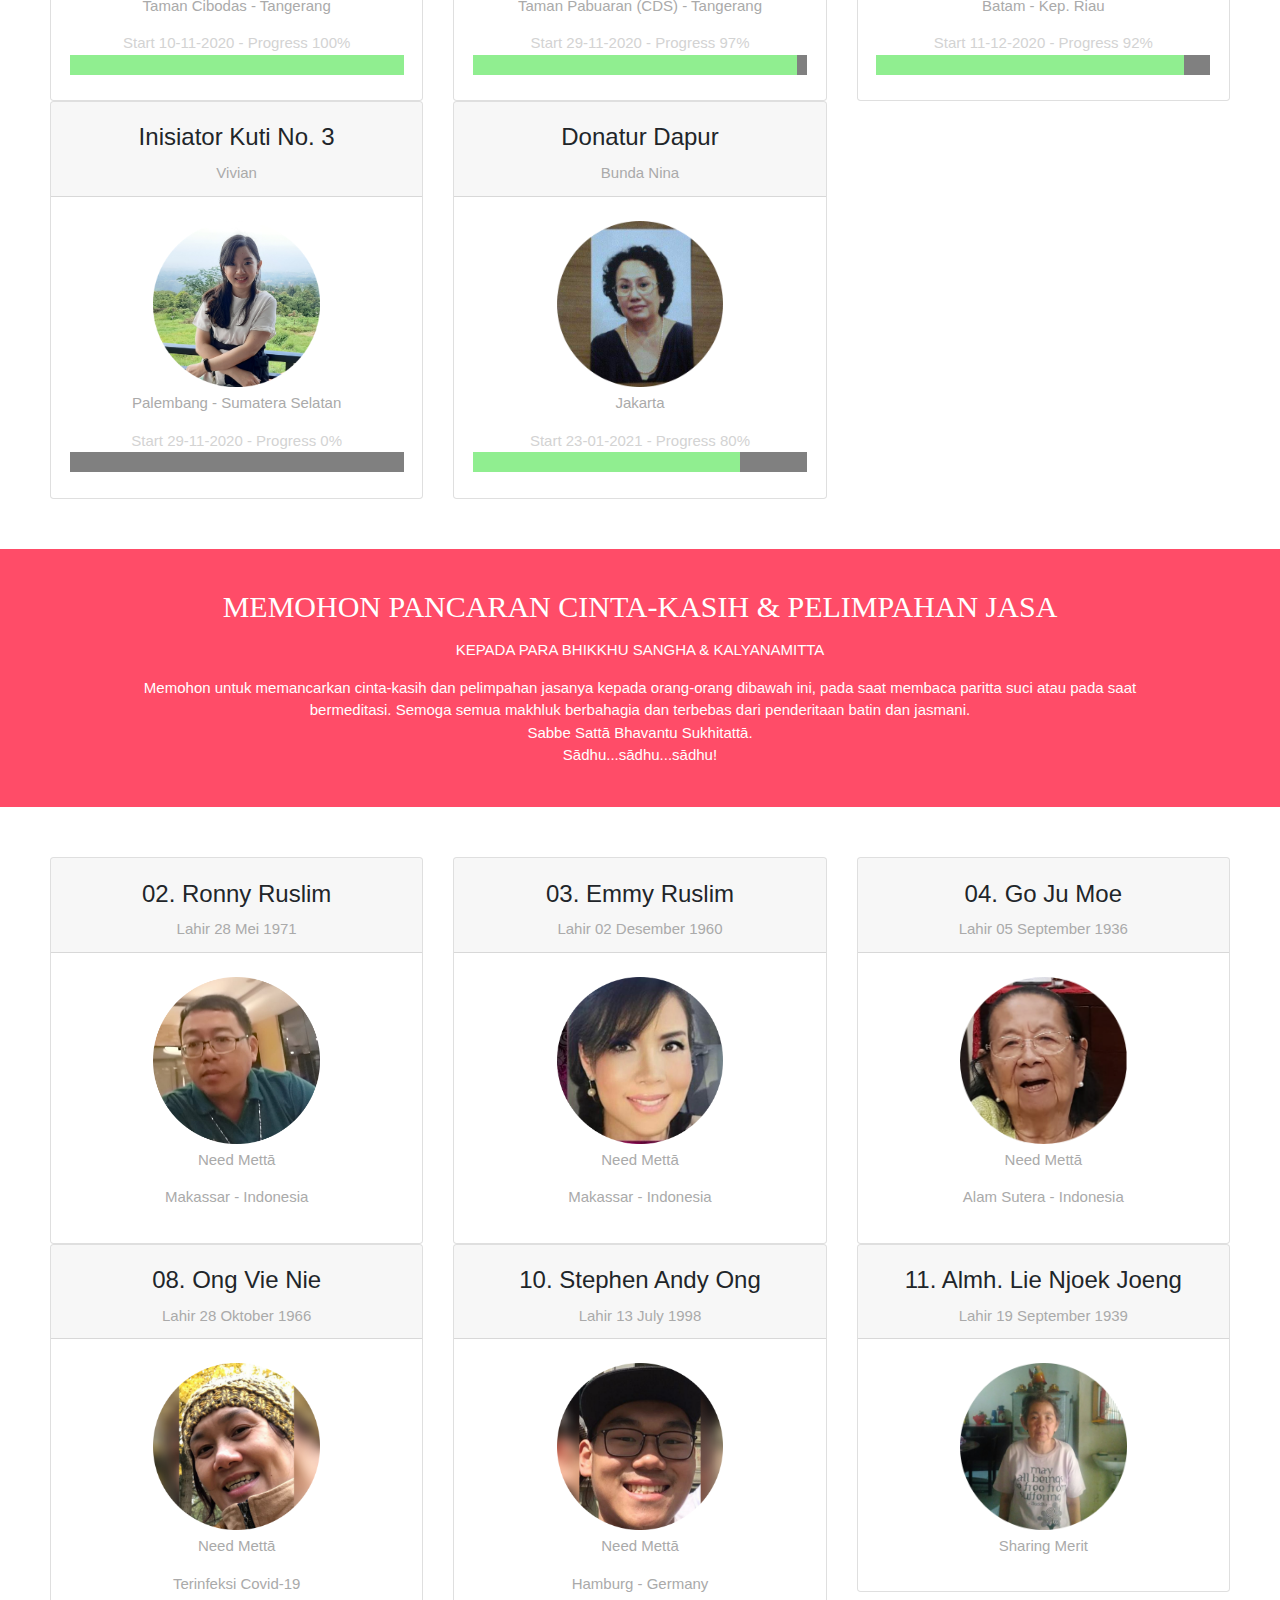
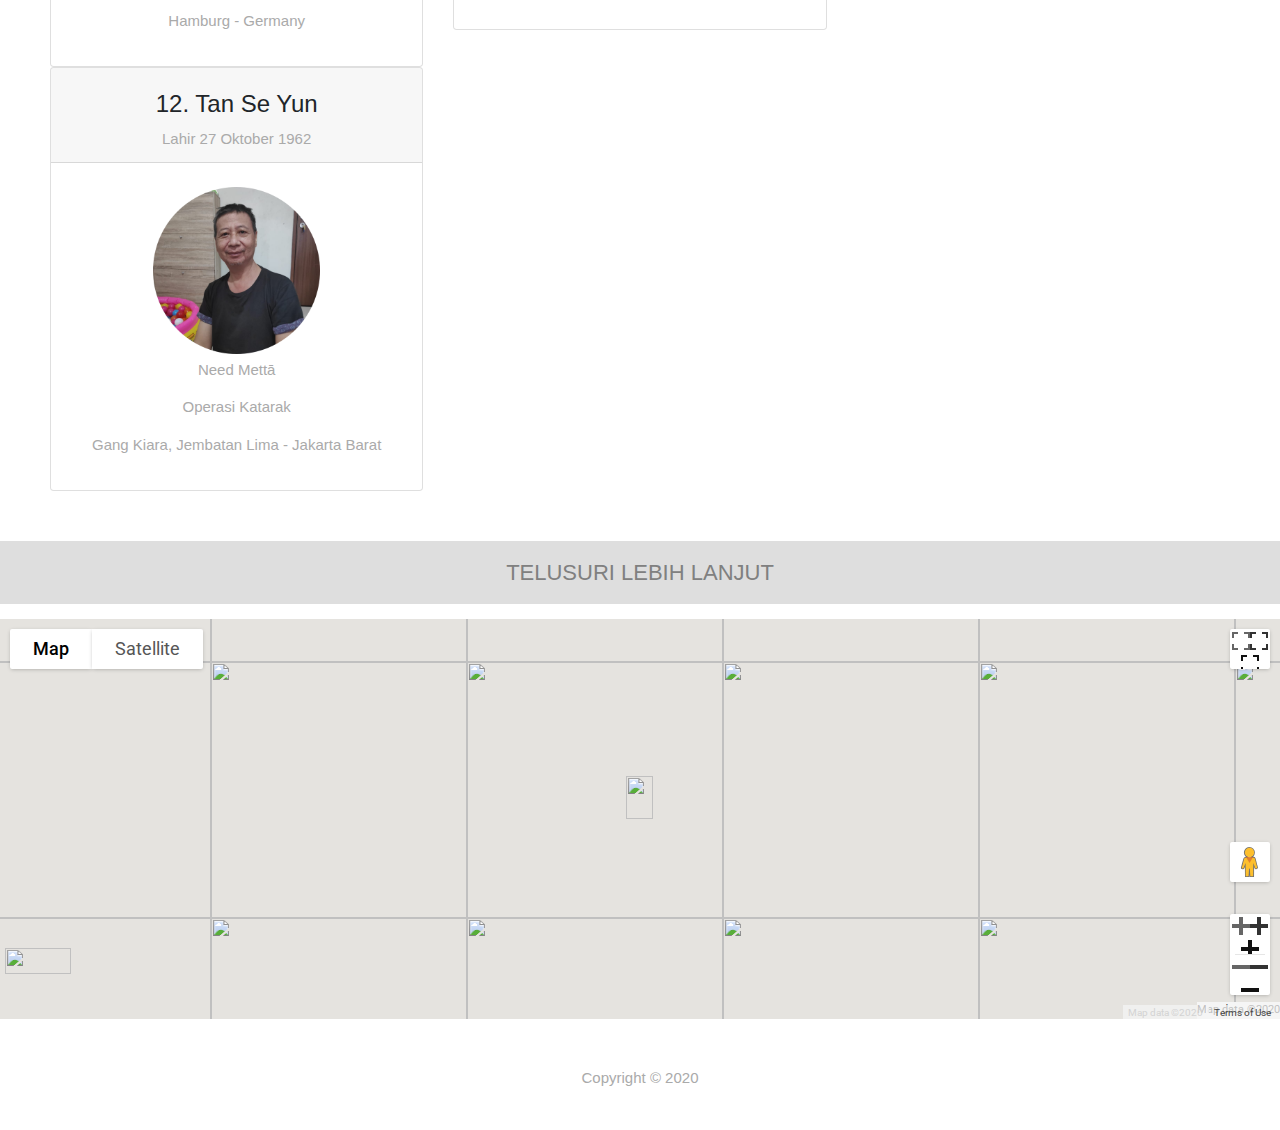
==== commit 917c0eff: "Update index.html" ====
--- a/index.html
+++ b/index.html
@@ -244,11 +244,11 @@
             <p>WhatsApp<a href="https://api.whatsapp.com/send?phone=+62 857-5844-2090&text=Sukhi%20hotu"> <i class="social-icon fab fa-whatsapp"></i></a></p>
 <!--             <p>BCA 813-0250506 </p>
             <p>An: Vivian </p> -->
-          </div>
-        </div>
-      </div>
-
-
+<!--           </div>
+        </div>
+      </div> -->
+
+<!-- 
       <div class="pricing-column col-lg-4 col-md-6">
         <div class="card">
           <div class="card-header">
@@ -261,11 +261,11 @@
             <p>WhatsApp<a href="https://api.whatsapp.com/send?phone=+62 857-8288-3118&text=Sukhi%20hotu"> <i class="social-icon fab fa-whatsapp"></i></a></p>
 <!--             <p>BCA 588-0173121 </p>
             <p>An: Hengki Suryadi</p> -->
-          </div>
-        </div>
-      </div>
-
-
+<!--           </div>
+        </div>
+      </div> -->
+ -->
+<!-- 
 <div class="pricing-column col-lg-4 col-md-6">
         <div class="card">
           <div class="card-header">
@@ -279,12 +279,12 @@
              <p><a href="https://drive.google.com/file/d/1BeuZpLCD2en1MDsxbuV5ZFItWnyEZwQs/view?usp=sharing">Rekap Dana Umum - Februari 2021</a>  </p>
 
              <!-- <p>Rekapitulasi Dana Makan - Coming Soon</p> -->
-          </div>
+<!--           </div>
         </div>
       </div>
 
     </div>
-  </section> -->
+  </section> --> --> -->
 
 
   <section class="colored-section" id="true-love">
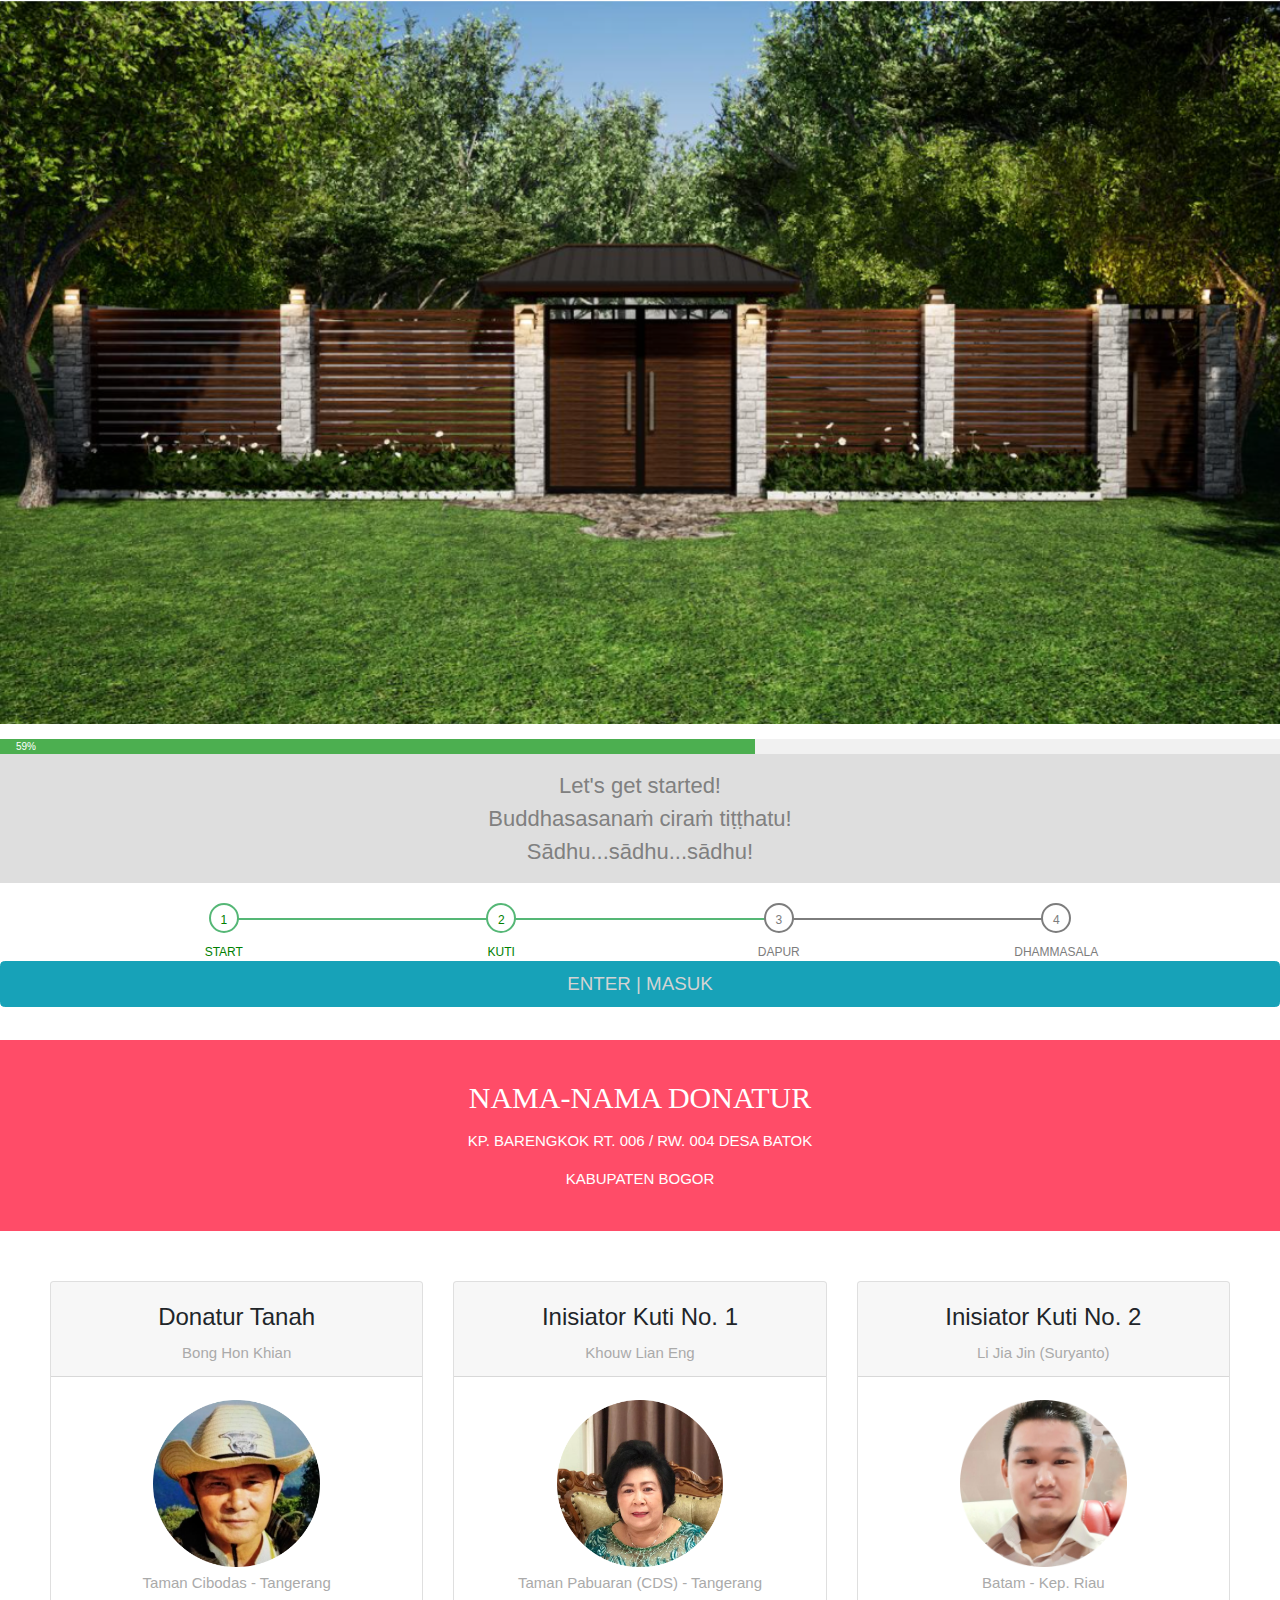
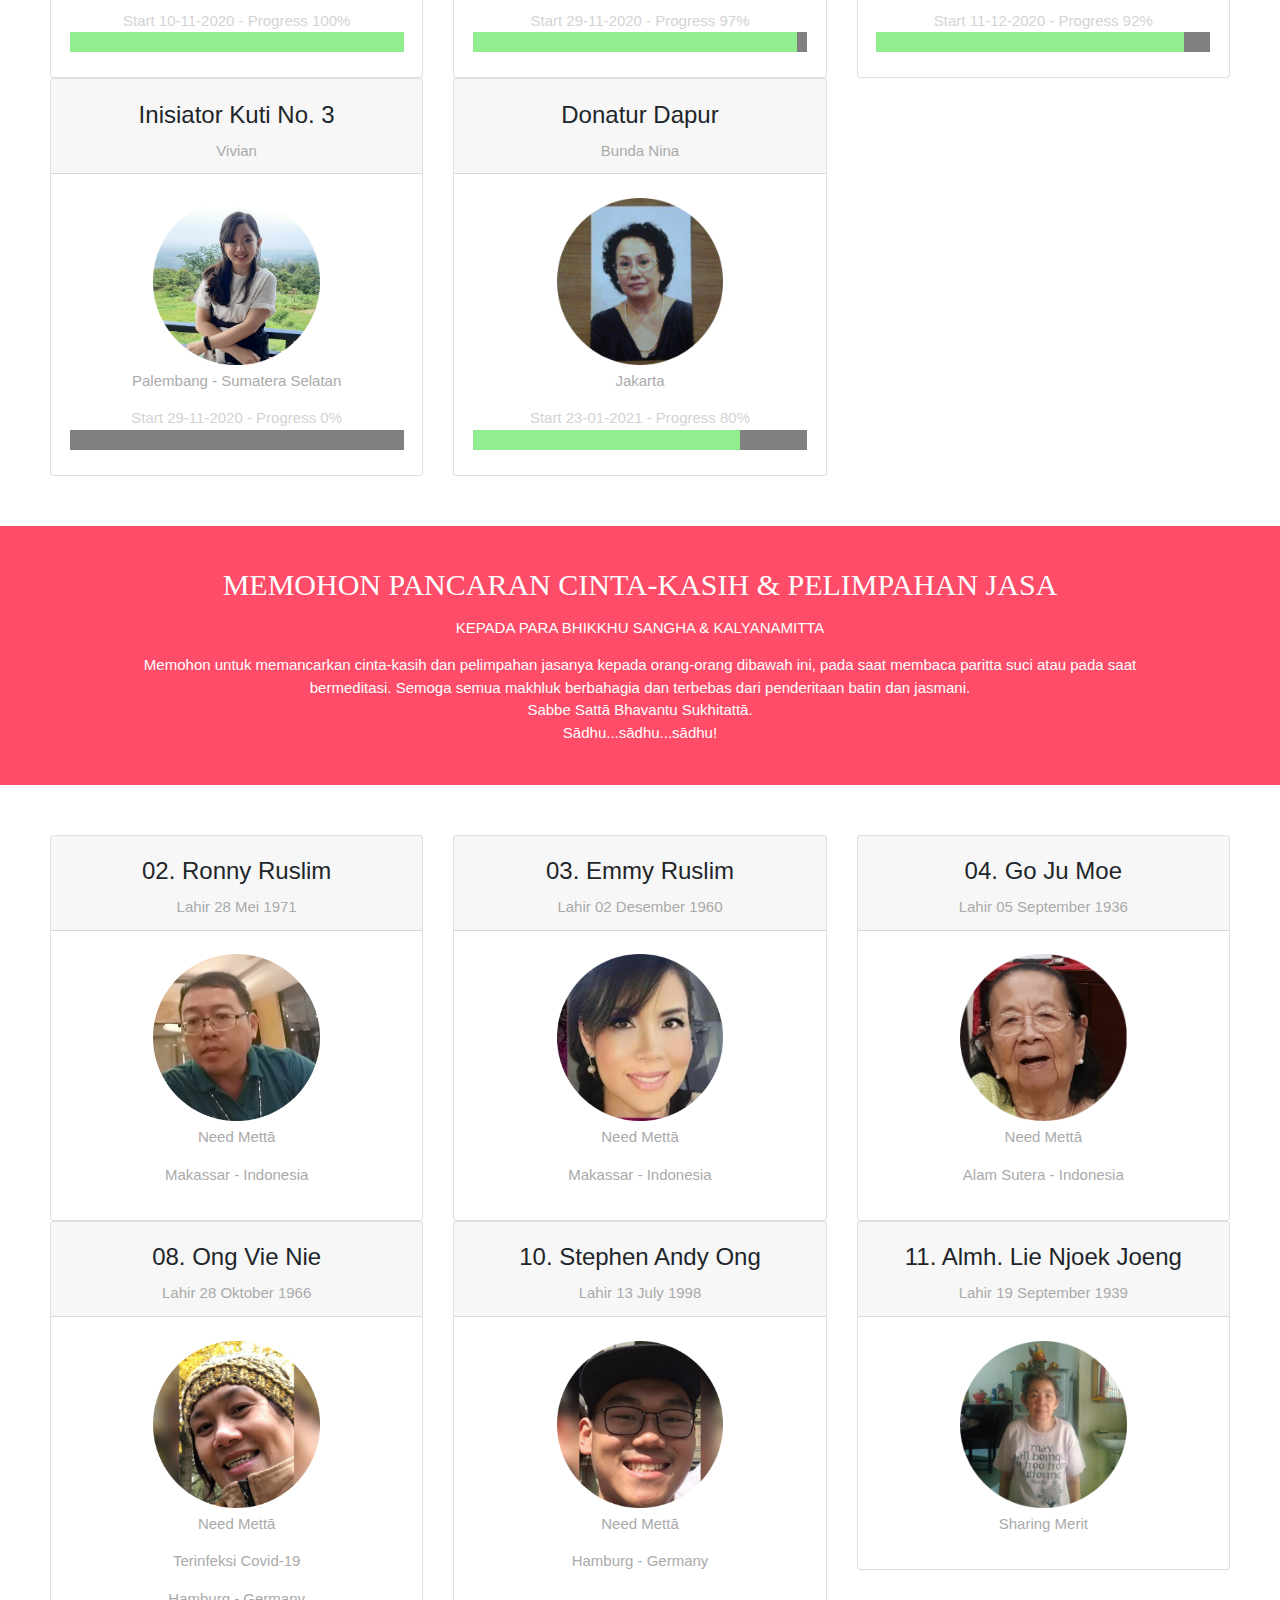
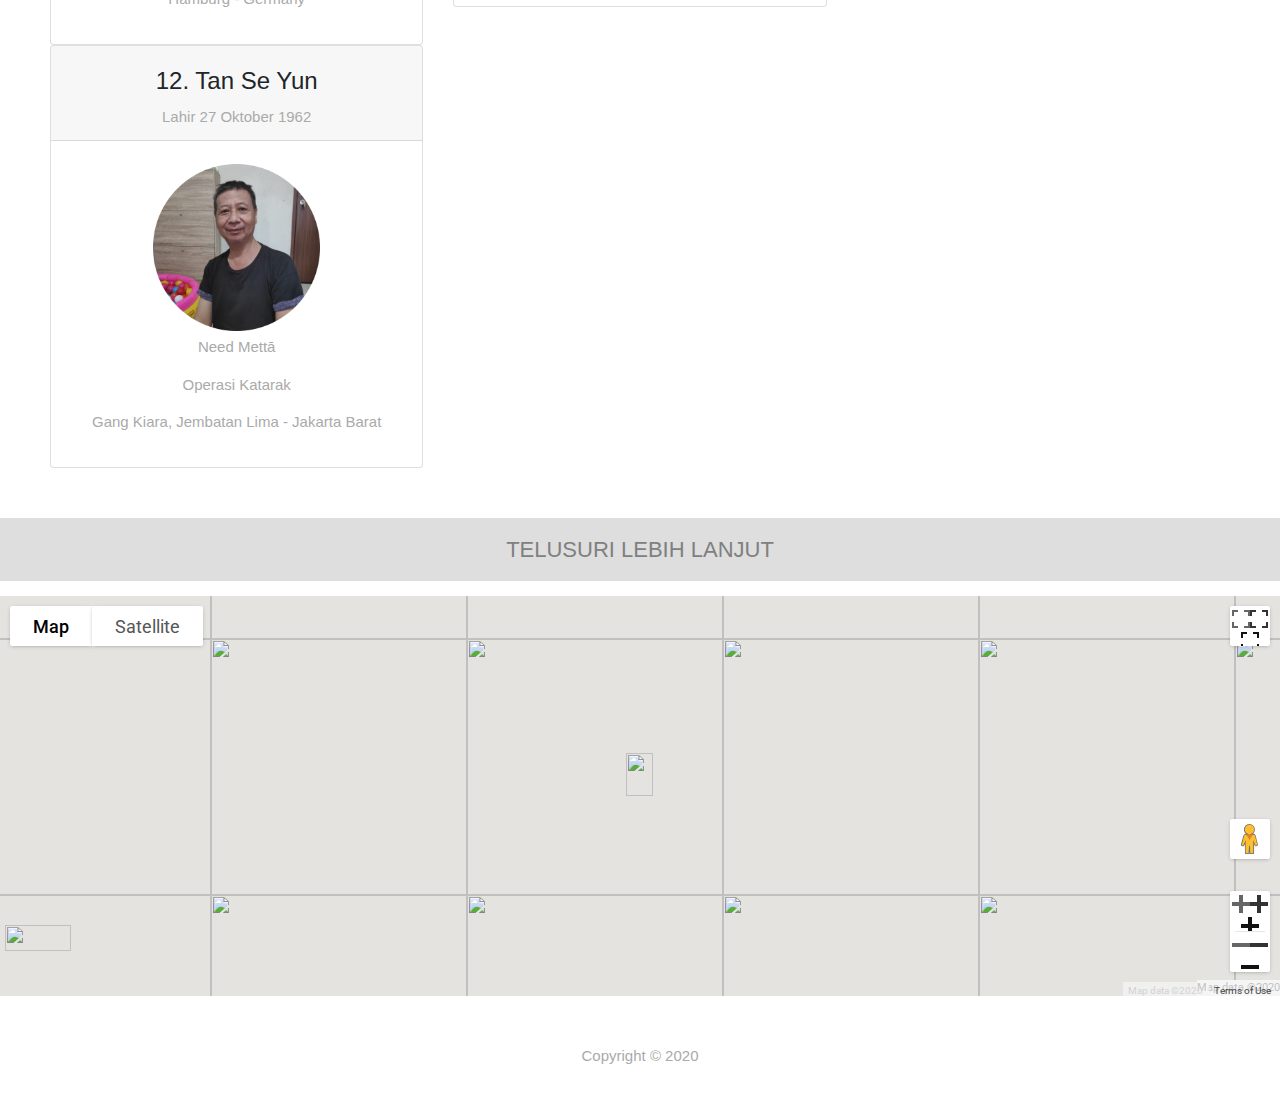
==== commit f3c1d0c1: "Update index.html" ====
--- a/index.html
+++ b/index.html
@@ -264,7 +264,7 @@
 <!--           </div>
         </div>
       </div> -->
- -->
+ 
 <!-- 
 <div class="pricing-column col-lg-4 col-md-6">
         <div class="card">
@@ -284,7 +284,7 @@
       </div>
 
     </div>
-  </section> --> --> -->
+<!--   </section> --> 
 
 
   <section class="colored-section" id="true-love">
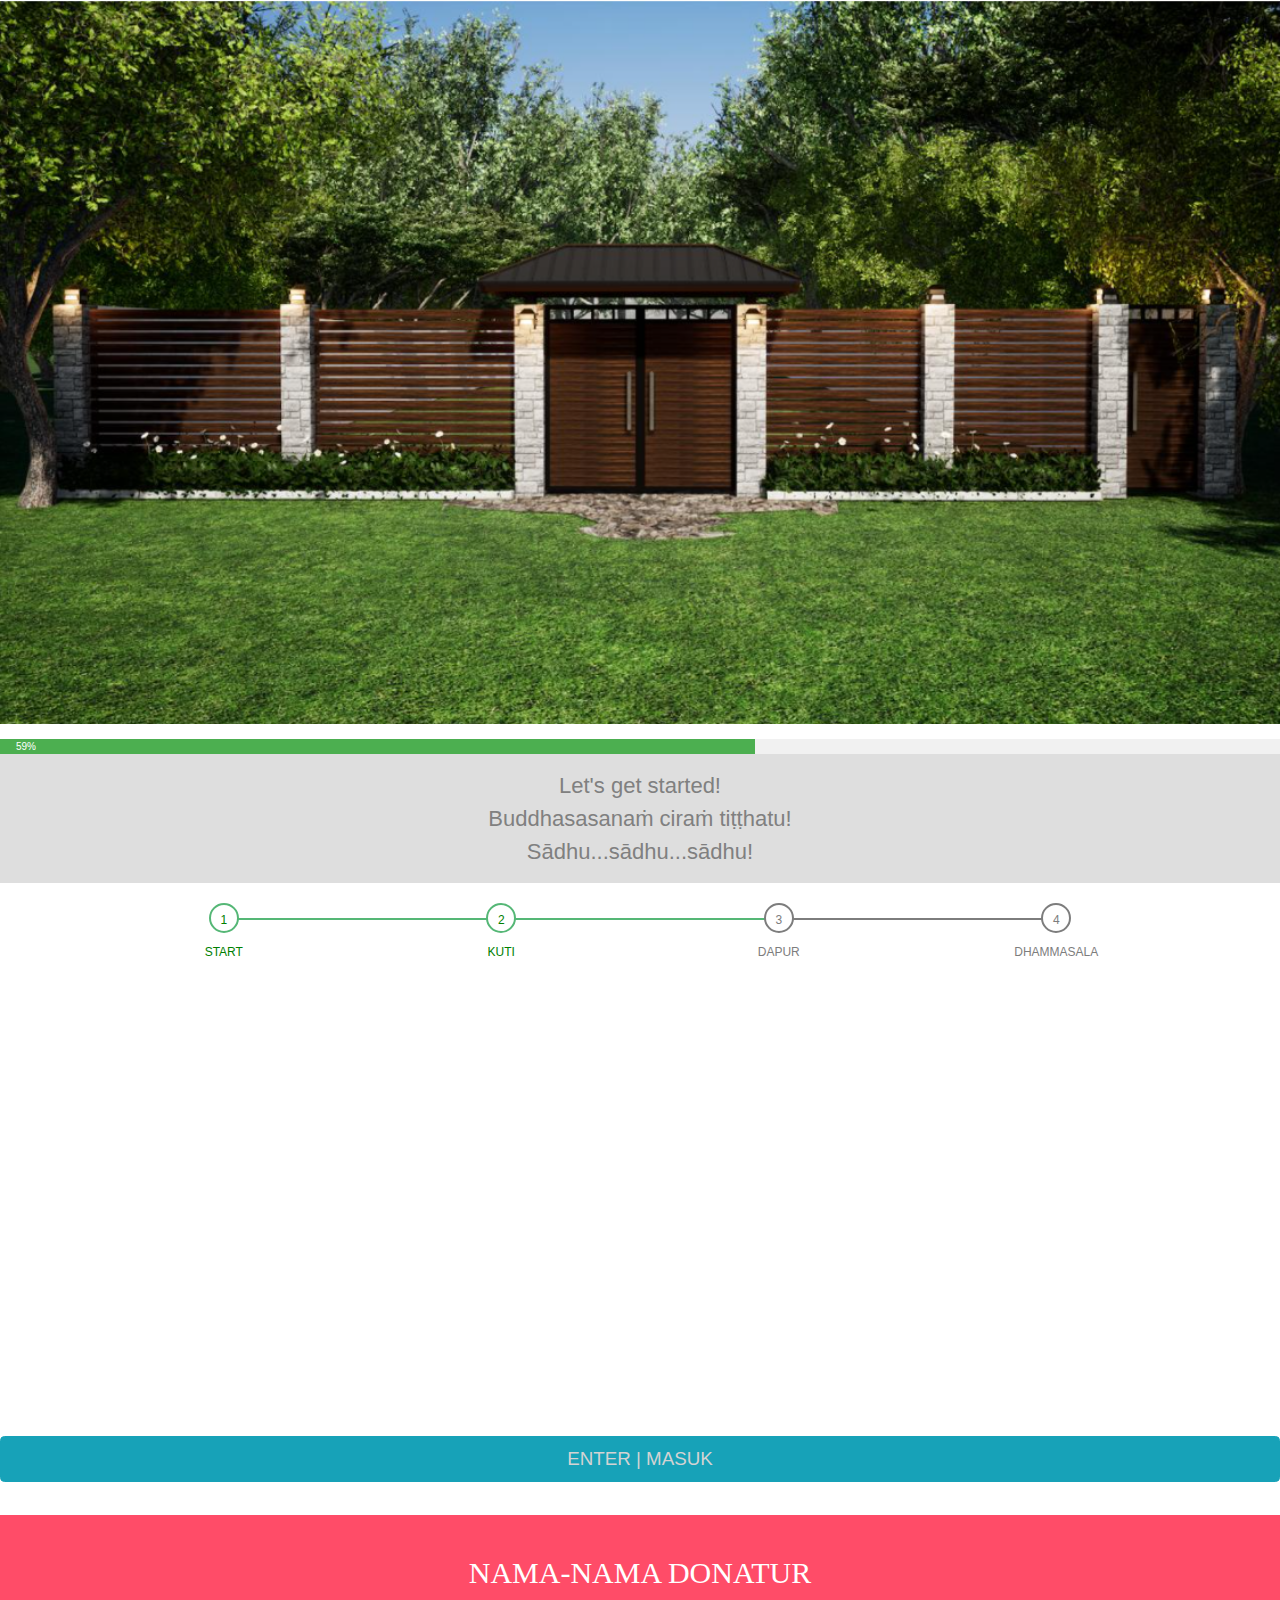
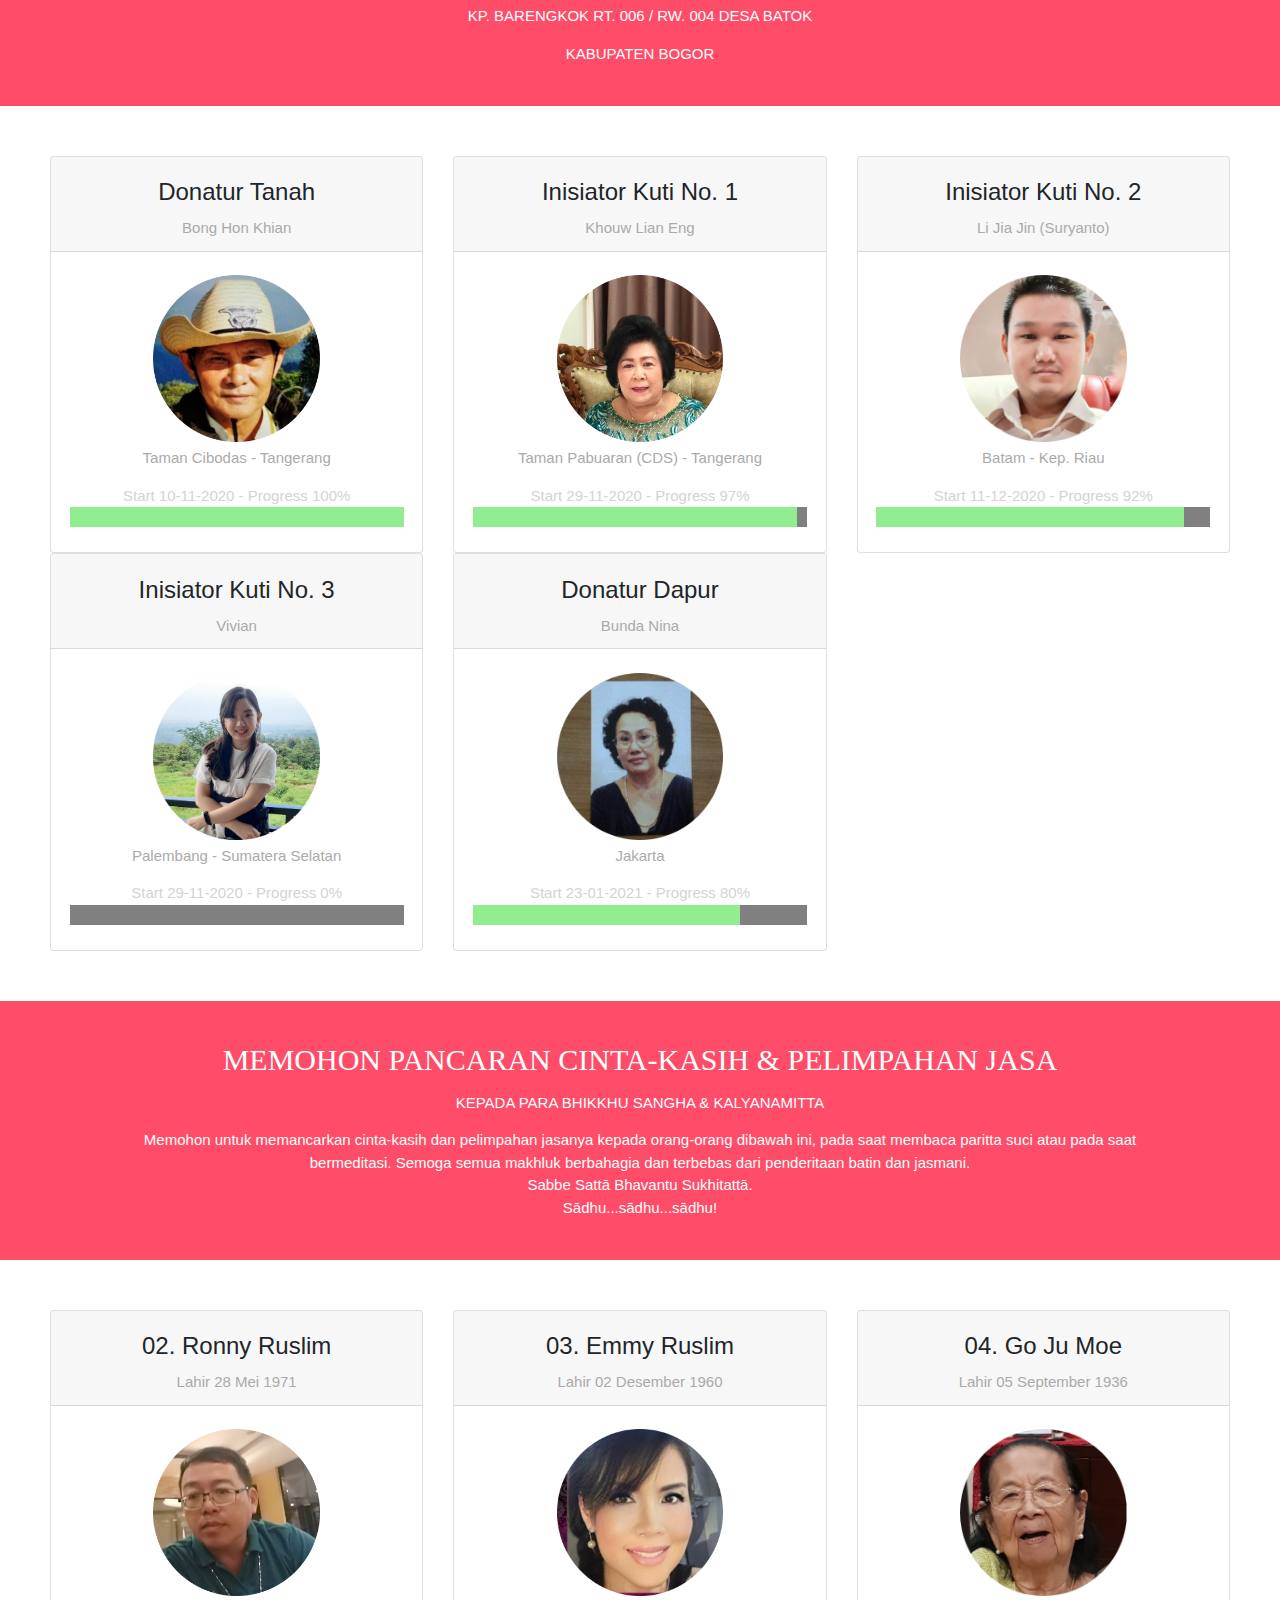
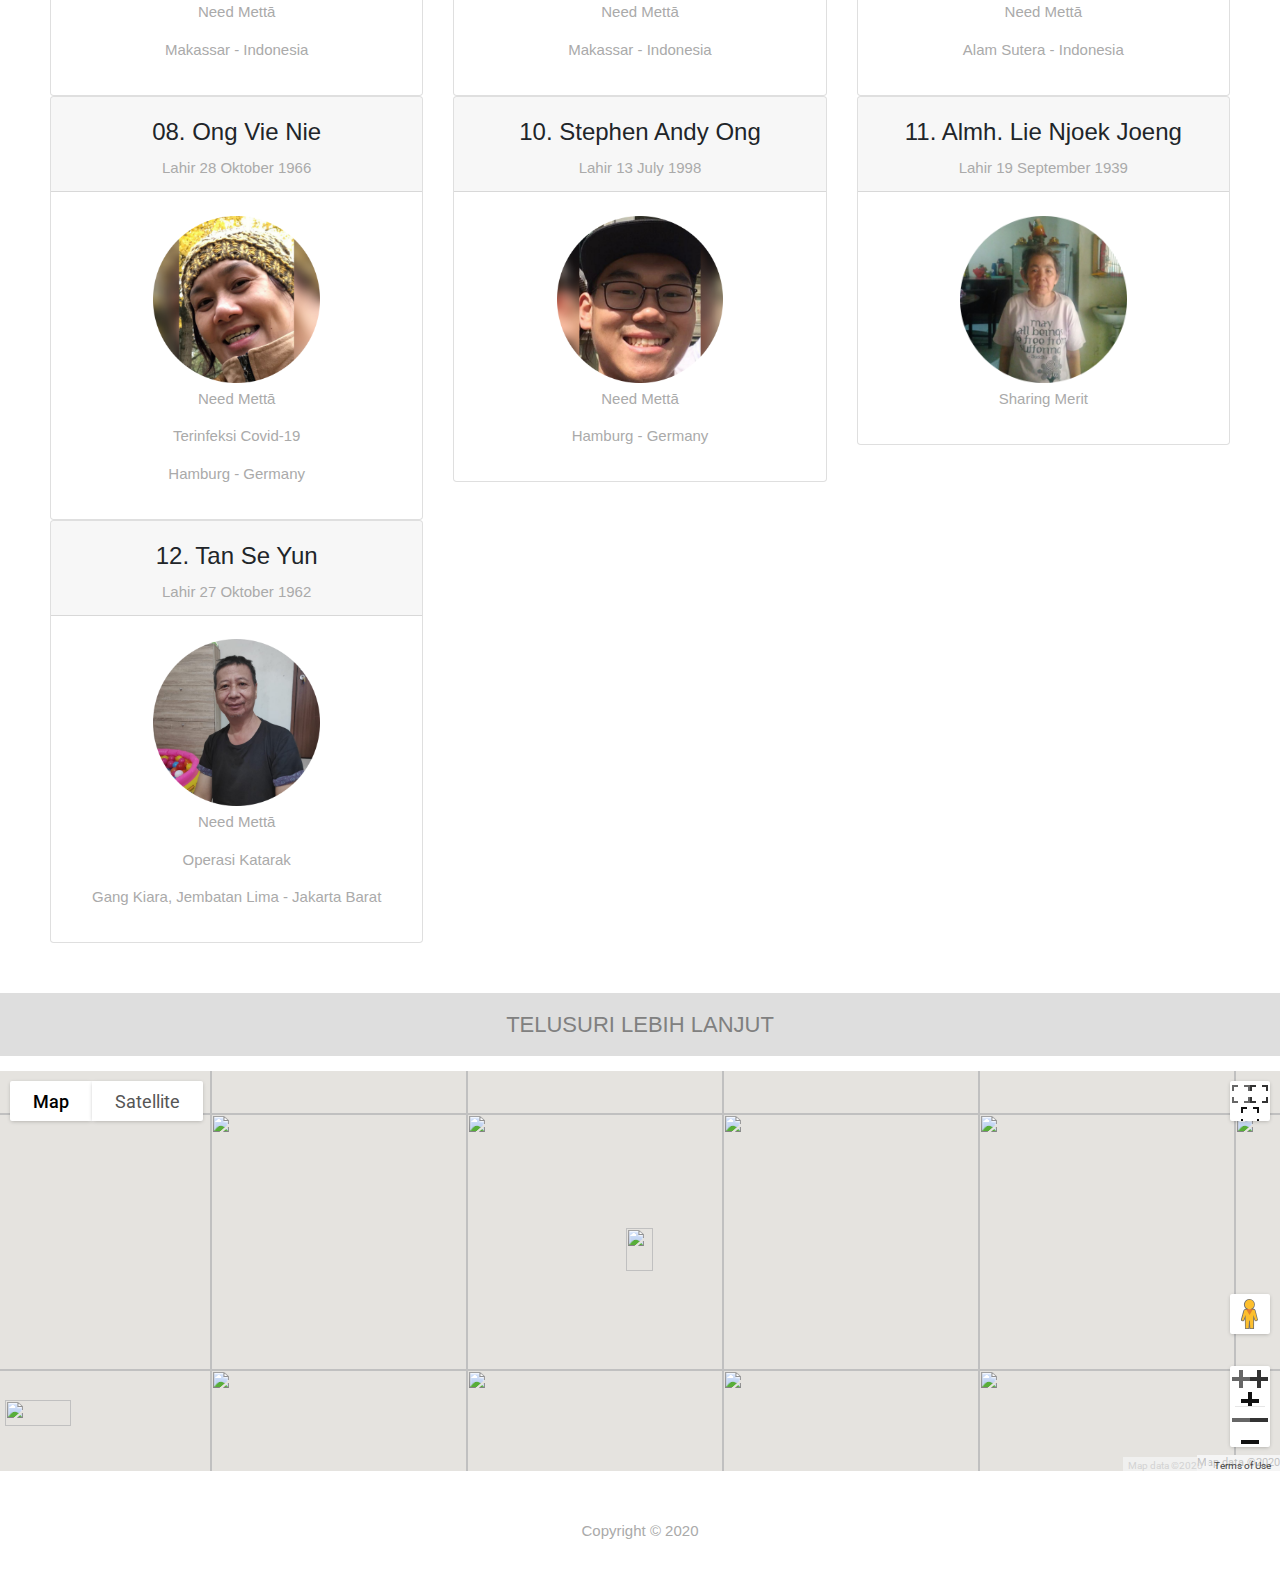
==== commit bee348d7: "Update index.html" ====
--- a/index.html
+++ b/index.html
@@ -57,7 +57,229 @@
                 </ul>
             </div>
 <br>
-    
+    <!-- Styles -->
+<style>
+#chartdiv {
+  width: 100%;
+  height: 500px;
+}
+</style>
+
+<!-- Resources -->
+<script src="https://cdn.amcharts.com/lib/4/core.js"></script>
+<script src="https://cdn.amcharts.com/lib/4/charts.js"></script>
+<script src="https://cdn.amcharts.com/lib/4/themes/animated.js"></script>
+
+<!-- Chart code -->
+<script>
+am4core.ready(function() {
+
+// Themes begin
+am4core.useTheme(am4themes_animated);
+// Themes end
+
+var chartMin = 0;
+var chartMax = 100;
+
+
+
+var data = {
+  score: 59,
+  gradingData: [
+    {
+      title: "Unsustainable",
+      color: "#ee1f25",
+      lowScore: -100,
+      highScore: -20
+    },
+    {
+      title: "Volatile",
+      color: "#f04922",
+      lowScore: -20,
+      highScore: -1
+    },
+    {
+      title: "Foundational",
+      color: "#fdae19",
+      lowScore: 0,
+      highScore: 20
+    },
+    {
+      title: "Developing",
+      color: "#f3eb0c",
+      lowScore: 20,
+      highScore: 40
+    },
+    {
+      title: "Maturing",
+      color: "#b0d136",
+      lowScore: 40,
+      highScore: 60
+    },
+    {
+      title: "Sustainable",
+      color: "#54b947",
+      lowScore: 60,
+      highScore: 80
+    },
+    {
+      title: "High Performing",
+      color: "#0f9747",
+      lowScore: 80,
+      highScore: 100
+    }
+  ]
+};
+
+/**
+Grading Lookup
+ */
+function lookUpGrade(lookupScore, grades) {
+  // Only change code below this line
+  for (var i = 0; i < grades.length; i++) {
+    if (
+      grades[i].lowScore < lookupScore &&
+      grades[i].highScore >= lookupScore
+    ) {
+      return grades[i];
+    }
+  }
+  return null;
+}
+
+// create chart
+var chart = am4core.create("chartdiv", am4charts.GaugeChart);
+chart.hiddenState.properties.opacity = 0;
+chart.fontSize = 11;
+chart.innerRadius = am4core.percent(80);
+chart.resizable = true;
+
+/**
+ * Normal axis
+ */
+
+var axis = chart.xAxes.push(new am4charts.ValueAxis());
+axis.min = chartMin;
+axis.max = chartMax;
+axis.strictMinMax = true;
+axis.renderer.radius = am4core.percent(80);
+axis.renderer.inside = true;
+axis.renderer.line.strokeOpacity = 0.1;
+axis.renderer.ticks.template.disabled = false;
+axis.renderer.ticks.template.strokeOpacity = 1;
+axis.renderer.ticks.template.strokeWidth = 0.5;
+axis.renderer.ticks.template.length = 5;
+axis.renderer.grid.template.disabled = true;
+axis.renderer.labels.template.radius = am4core.percent(15);
+axis.renderer.labels.template.fontSize = "0.9em";
+
+/**
+ * Axis for ranges
+ */
+
+var axis2 = chart.xAxes.push(new am4charts.ValueAxis());
+axis2.min = chartMin;
+axis2.max = chartMax;
+axis2.strictMinMax = true;
+axis2.renderer.labels.template.disabled = true;
+axis2.renderer.ticks.template.disabled = true;
+axis2.renderer.grid.template.disabled = false;
+axis2.renderer.grid.template.opacity = 0.5;
+axis2.renderer.labels.template.bent = true;
+axis2.renderer.labels.template.fill = am4core.color("#000");
+axis2.renderer.labels.template.fontWeight = "bold";
+axis2.renderer.labels.template.fillOpacity = 0.3;
+
+
+
+/**
+Ranges
+*/
+
+for (let grading of data.gradingData) {
+  var range = axis2.axisRanges.create();
+  range.axisFill.fill = am4core.color(grading.color);
+  range.axisFill.fillOpacity = 0.8;
+  range.axisFill.zIndex = -1;
+  range.value = grading.lowScore > chartMin ? grading.lowScore : chartMin;
+  range.endValue = grading.highScore < chartMax ? grading.highScore : chartMax;
+  range.grid.strokeOpacity = 0;
+  range.stroke = am4core.color(grading.color).lighten(-0.1);
+  range.label.inside = true;
+  range.label.text = grading.title.toUpperCase();
+  range.label.inside = true;
+  range.label.location = 0.5;
+  range.label.inside = true;
+  range.label.radius = am4core.percent(10);
+  range.label.paddingBottom = -5; // ~half font size
+  range.label.fontSize = "0.9em";
+}
+
+var matchingGrade = lookUpGrade(data.score, data.gradingData);
+
+/**
+ * Label 1
+ */
+
+var label = chart.radarContainer.createChild(am4core.Label);
+label.isMeasured = false;
+label.fontSize = "6em";
+label.x = am4core.percent(50);
+label.paddingBottom = 15;
+label.horizontalCenter = "middle";
+label.verticalCenter = "bottom";
+//label.dataItem = data;
+label.text = data.score.toFixed(1);
+//label.text = "{score}";
+label.fill = am4core.color(matchingGrade.color);
+
+/**
+ * Label 2
+ */
+
+var label2 = chart.radarContainer.createChild(am4core.Label);
+label2.isMeasured = false;
+label2.fontSize = "2em";
+label2.horizontalCenter = "middle";
+label2.verticalCenter = "bottom";
+label2.text = matchingGrade.title.toUpperCase();
+label2.fill = am4core.color(matchingGrade.color);
+
+
+/**
+ * Hand
+ */
+
+var hand = chart.hands.push(new am4charts.ClockHand());
+hand.axis = axis2;
+hand.innerRadius = am4core.percent(55);
+hand.startWidth = 8;
+hand.pin.disabled = true;
+hand.value = data.score;
+hand.fill = am4core.color("#444");
+hand.stroke = am4core.color("#000");
+
+hand.events.on("positionchanged", function(){
+  label.text = axis2.positionToValue(hand.currentPosition).toFixed(1);
+  var value2 = axis.positionToValue(hand.currentPosition);
+  var matchingGrade = lookUpGrade(axis.positionToValue(hand.currentPosition), data.gradingData);
+  label2.text = matchingGrade.title.toUpperCase();
+  label2.fill = am4core.color(matchingGrade.color);
+  label2.stroke = am4core.color(matchingGrade.color);
+  label.fill = am4core.color(matchingGrade.color);
+})
+
+setInterval(function() {
+    var value = chartMin + Math.random();
+    // hand.showValue(value, 1000, am4core.ease.cubicOut);
+}, 2000);
+
+}); // end am4core.ready()
+</script>
+
+<!-- HTML -->
+<div id="chartdiv"></div>
+
      <button class="btn btn-lg btn-info btn-block" type="submit">
       <a href="https://whispering-cove-09917.herokuapp.com" style="text-decoration: none; color: lightgrey;">
      ENTER | MASUK
